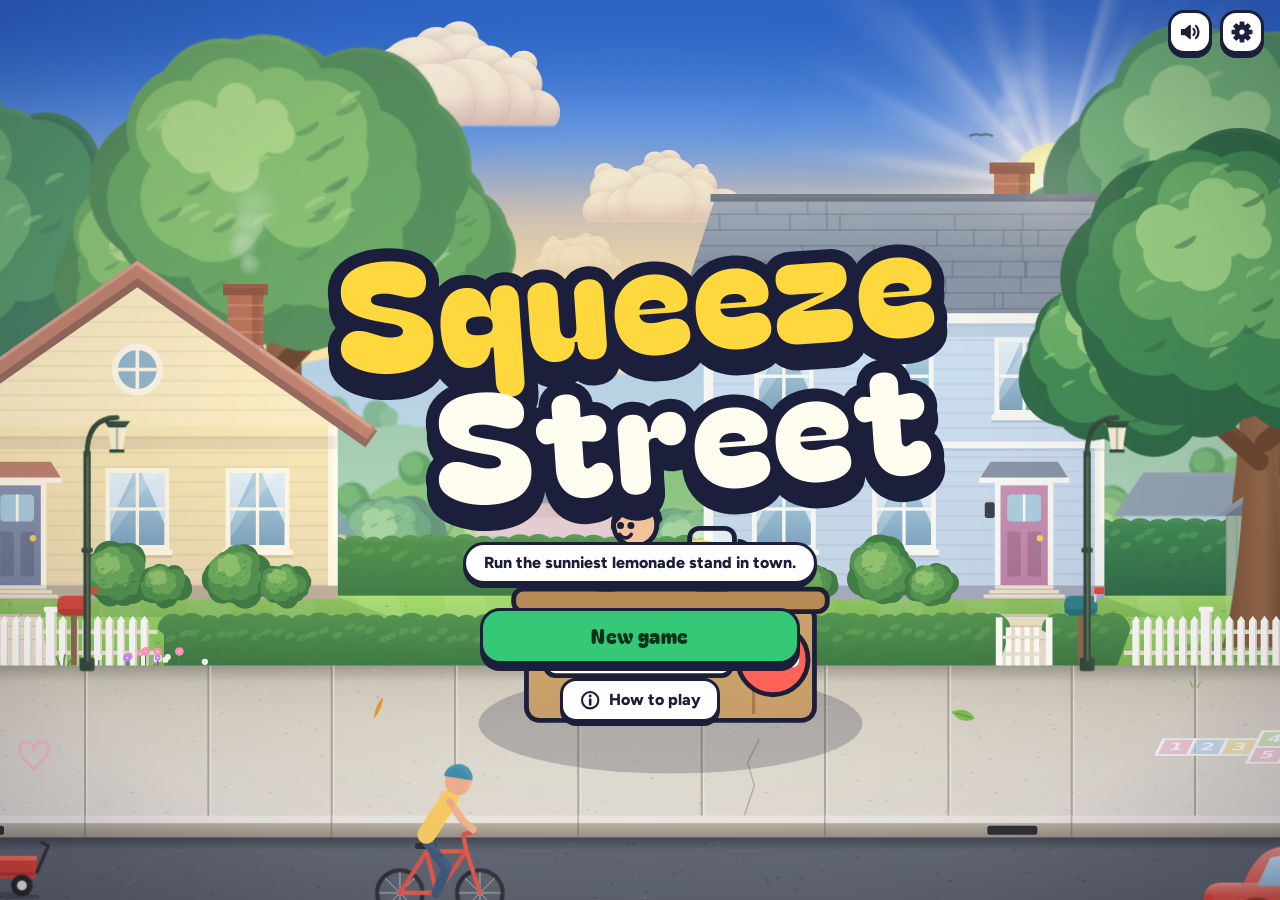
==== index.html @ 4451e47d "Fix index.html: undo the merge that pasted the single-file copy into it The upload of Squeeze Street" ====
<!doctype html>
<html lang="en">
<head>
<meta charset="utf-8">
<meta name="viewport" content="width=device-width, initial-scale=1, viewport-fit=cover">
<meta name="claude:viewport-fit-sides" content="cover">
<title>Squeeze Street</title>
<link rel="preconnect" href="https://fonts.googleapis.com">
<link rel="preconnect" href="https://fonts.gstatic.com" crossorigin>
<link rel="stylesheet" href="https://fonts.googleapis.com/css2?family=Bagel+Fat+One&family=Figtree:wght@500;600;700;800;900&display=swap">
<link rel="stylesheet" href="css/base.css">
<link rel="stylesheet" href="css/ui.css">
<link rel="stylesheet" href="css/screens.css">
</head>
<body>
<div id="game">
  <canvas id="scene" aria-label="Your lemonade stand"></canvas>
  <div id="ui">
    <header id="hud" hidden></header>
    <div id="banner-root" aria-live="polite"></div>
    <section id="sheet" data-mode="dock" hidden></section>
    <div id="daybar" hidden></div>
    <div id="title" hidden></div>
    <div id="modal-root"></div>
    <div id="toast-root" aria-live="polite"></div>
    <div id="coach-root"></div>
  </div>
  <canvas id="fx" aria-hidden="true"></canvas>
</div>
<script src="js/core.js"></script>
<script src="js/icons.js"></script>
<script src="js/sim.js"></script>
<script src="js/sky.js"></script>
<script src="js/backdrops.js"></script>
<script src="js/actors.js"></script>
<script src="js/fx.js"></script>
<script src="js/audio.js"></script>
<script src="js/render.js"></script>
<script src="js/ui.js"></script>
<script src="js/screens.js"></script>
<script src="js/debug.js"></script>
<script src="js/main.js"></script>
</body>
</html>
---- css/base.css ----
/* Squeeze Street — base.css
 * Layout: one full-bleed living scene (canvas) with chunky sticker-style UI floating on top.
 * This file owns tokens, the page frame and the shared components.
 * ui.css and screens.css build on it and must not redefine anything here.
 * Single deliberate look (a sunny cartoon world), so there is no light/dark split.
 */
:root {
  /* colour */
  --ink: #1b1f3b;            /* outlines and text */
  --ink-soft: #5a5f85;       /* secondary text */
  --ink-faint: #c9cde6;      /* hairlines, disabled */
  --paper: #ffffff;
  --paper-2: #f1f4ff;        /* cool tint for wells */
  --lemon: #ffd83d;
  --lemon-deep: #f2ae00;
  --lemon-pale: #fff4b8;
  --leaf: #35c977;
  --leaf-deep: #1c9655;
  --coral: #ff6257;
  --coral-deep: #d83a30;
  --berry: #ff5d8f;
  --sky: #4cc3f0;
  --sky-deep: #2487d1;
  --grape: #7a5cff;
  --night: #131a3a;          /* page ground behind the canvas */
  --good: var(--leaf-deep);
  --bad: var(--coral-deep);

  /* type */
  --font-display: 'Bagel Fat One', 'Arial Rounded MT Bold', 'Trebuchet MS', system-ui, sans-serif;
  --font-body: 'Figtree', ui-rounded, 'Segoe UI', system-ui, -apple-system, sans-serif;
  --fs-xs: 0.75rem;
  --fs-sm: 0.875rem;
  --fs-md: 1rem;
  --fs-lg: 1.25rem;
  --fs-xl: 1.625rem;
  --fs-2xl: 2.25rem;
  --fs-3xl: 3.25rem;

  /* shape */
  --line: 3px;
  --r-sm: 10px;
  --r-md: 16px;
  --r-lg: 24px;
  --drop: 0 4px 0 var(--ink);
  --drop-lg: 0 7px 0 var(--ink);
  --s1: 4px; --s2: 8px; --s3: 12px; --s4: 16px; --s5: 24px; --s6: 32px;

  --hud-h: 60px;
  --gutter-l: max(16px, env(safe-area-inset-left, 0px));
  --gutter-r: max(16px, env(safe-area-inset-right, 0px));
  --spring: cubic-bezier(.34, 1.56, .64, 1);
  --swift: cubic-bezier(.2, .8, .2, 1);

  color-scheme: light;
}

*, *::before, *::after { box-sizing: border-box; }
[hidden] { display: none !important; }
html, body { height: 100%; margin: 0; }
body {
  background: var(--night);
  color: var(--ink);
  font-family: var(--font-body);
  font-size: 16px;
  font-weight: 600;
  line-height: 1.35;
  overflow: hidden;
  -webkit-font-smoothing: antialiased;
  -webkit-tap-highlight-color: transparent;
}
button, input { font: inherit; color: inherit; }
button { cursor: pointer; }

/* ---------- frame ---------- */
#game { position: relative; height: 100%; overflow: hidden; user-select: none; -webkit-user-select: none; touch-action: manipulation; background: var(--night); }
#scene, #fx { position: absolute; inset: 0; width: 100%; height: 100%; display: block; }
#fx { z-index: 30; pointer-events: none; }
#ui { position: absolute; inset: 0; z-index: 10; pointer-events: none; }
#ui > * { pointer-events: auto; }
#ui > #banner-root, #ui > #toast-root, #ui > #coach-root, #ui > #modal-root { pointer-events: none; }
#banner-root > *, #toast-root > *, #coach-root > *, #modal-root > * { pointer-events: auto; }

#hud { position: absolute; top: 10px; left: var(--gutter-l); right: var(--gutter-r); min-height: var(--hud-h); z-index: 5; }
#banner-root { position: absolute; top: calc(var(--hud-h) + 22px); left: var(--gutter-l); right: var(--gutter-r); display: flex; flex-direction: column; align-items: center; gap: var(--s2); z-index: 6; }
#daybar { position: absolute; left: var(--gutter-l); right: var(--gutter-r); bottom: max(12px, env(safe-area-inset-bottom, 0px)); z-index: 5; }
#title { position: absolute; inset: 0; z-index: 8; padding-left: var(--gutter-l); padding-right: var(--gutter-r); }
#modal-root { position: absolute; inset: 0; z-index: 20; }
#toast-root { position: absolute; left: var(--gutter-l); right: var(--gutter-r); bottom: max(96px, env(safe-area-inset-bottom, 0px)); display: flex; flex-direction: column-reverse; align-items: center; gap: var(--s2); z-index: 25; }
#coach-root { position: absolute; inset: 0; z-index: 22; }

/* The phase panel. Narrow screens: bottom sheet. Wide screens: docked on the right.
   data-mode="center" is a centred card (results). Put scrolling content in .sheet-body
   and an always-visible action row in .sheet-foot. */
#sheet {
  position: absolute; left: 0; right: 0; bottom: 0; z-index: 4;
  max-height: 64%;
  display: flex; flex-direction: column;
  background: var(--paper);
  border: var(--line) solid var(--ink); border-bottom: 0;
  border-radius: var(--r-lg) var(--r-lg) 0 0;
  box-shadow: 0 -6px 0 rgba(19, 26, 58, .18);
  overflow: hidden;
}
#sheet[data-mode="center"] {
  top: calc(var(--hud-h) + 22px); bottom: 12px; max-height: none;
  left: var(--gutter-l); right: var(--gutter-r);
  width: auto; max-width: 780px; margin-inline: auto;
  border-bottom: var(--line) solid var(--ink); border-radius: var(--r-lg);
  box-shadow: var(--drop-lg);
}
.sheet-body { flex: 1 1 auto; min-height: 0; overflow-y: auto; overscroll-behavior: contain; padding: var(--s4); padding-left: var(--gutter-l); padding-right: var(--gutter-r); }
.sheet-foot { flex: 0 0 auto; padding: var(--s3) var(--gutter-r) max(var(--s3), env(safe-area-inset-bottom, 0px)) var(--gutter-l); border-top: var(--line) solid var(--ink); background: var(--paper-2); display: flex; gap: var(--s3); align-items: center; }
#sheet[data-mode="center"] .sheet-body, #sheet[data-mode="center"] .sheet-foot { padding-left: var(--s4); padding-right: var(--s4); }

@media (min-width: 900px) and (min-aspect-ratio: 5/4) {
  #sheet[data-mode="dock"] {
    top: calc(var(--hud-h) + 22px); bottom: 16px; left: auto; right: var(--gutter-r);
    width: min(460px, 40%); max-height: none;
    border-bottom: var(--line) solid var(--ink); border-radius: var(--r-lg);
    box-shadow: var(--drop-lg);
  }
  #sheet[data-mode="dock"] .sheet-body, #sheet[data-mode="dock"] .sheet-foot { padding-left: var(--s4); padding-right: var(--s4); }
}
@media (max-width: 520px) { :root { --hud-h: 52px; } }

/* ---------- type ---------- */
.display { font-family: var(--font-display); font-weight: 400; letter-spacing: .01em; line-height: 1.05; text-wrap: balance; }
.label { font-size: var(--fs-xs); font-weight: 800; letter-spacing: .08em; text-transform: uppercase; color: var(--ink-soft); }
.num { font-variant-numeric: tabular-nums; font-feature-settings: 'tnum'; }
.muted { color: var(--ink-soft); }
.good { color: var(--good); }
.bad { color: var(--bad); }

/* ---------- icon ---------- */
.ico { display: inline-flex; width: 1.3em; height: 1.3em; flex: 0 0 auto; vertical-align: -0.28em; }
.ico svg { width: 100%; height: 100%; display: block; overflow: visible; }
.ico--lg { width: 2em; height: 2em; }
.ico--xl { width: 3em; height: 3em; }

/* ---------- button ---------- */
.btn {
  --btn-bg: var(--paper);
  display: inline-flex; align-items: center; justify-content: center; gap: var(--s2);
  min-height: 44px; padding: 8px 16px;
  font-weight: 800; font-size: var(--fs-md); line-height: 1.1; text-align: center; white-space: nowrap;
  background: var(--btn-bg); color: var(--ink);
  border: var(--line) solid var(--ink); border-radius: var(--r-md);
  box-shadow: var(--drop);
  transform: translateY(0);
  transition: transform .09s var(--swift), box-shadow .09s var(--swift), filter .15s;
}
.btn:hover { transform: translateY(-2px); box-shadow: 0 6px 0 var(--ink); filter: brightness(1.04); }
.btn:active, .btn.is-pressed { transform: translateY(4px); box-shadow: 0 0 0 var(--ink); }
.btn:focus-visible, .stepper-btn:focus-visible, .range:focus-visible { outline: 3px solid var(--grape); outline-offset: 3px; }
.btn[disabled], .btn[aria-disabled="true"] { --btn-bg: #e6e8f4; color: #8b8fad; border-color: #8b8fad; box-shadow: 0 4px 0 #8b8fad; cursor: not-allowed; transform: none; filter: none; }
.btn--primary { --btn-bg: var(--lemon); }
.btn--go { --btn-bg: var(--leaf); color: #06311a; }
.btn--danger { --btn-bg: var(--coral); color: #fff; }
.btn--sky { --btn-bg: var(--sky); }
.btn--ghost { --btn-bg: transparent; box-shadow: none; border-color: transparent; }
.btn--ghost:hover { --btn-bg: var(--paper-2); box-shadow: none; transform: none; }
.btn--sm { min-height: 36px; padding: 5px 12px; font-size: var(--fs-sm); border-radius: var(--r-sm); }
.btn--lg { min-height: 56px; padding: 12px 24px; font-family: var(--font-display); font-weight: 400; font-size: var(--fs-lg); letter-spacing: .02em; border-radius: 20px; box-shadow: var(--drop-lg); }
.btn--lg:hover { box-shadow: 0 9px 0 var(--ink); }
.btn--lg:active { transform: translateY(7px); box-shadow: 0 0 0 var(--ink); }
.btn--icon { width: 44px; min-width: 44px; padding: 0; }
.btn--icon.btn--sm { width: 36px; min-width: 36px; }
.btn--block { display: flex; width: 100%; }

/* ---------- surfaces ---------- */
.panel { background: var(--paper); border: var(--line) solid var(--ink); border-radius: var(--r-md); box-shadow: var(--drop); }
.well { background: var(--paper-2); border: 2px solid var(--ink-faint); border-radius: var(--r-md); }
.chip { display: inline-flex; align-items: center; gap: 6px; padding: 3px 10px; min-height: 28px; font-size: var(--fs-sm); font-weight: 800; white-space: nowrap; background: var(--paper); border: 2px solid var(--ink); border-radius: 999px; }
.chip--lemon { background: var(--lemon); }
.chip--good { background: #c9f5dc; }
.chip--bad { background: #ffd3cf; }
.chip--sky { background: #cdeeff; }

/* ---------- stepper (built by SS.stepper) ---------- */
.stepper { display: inline-flex; align-items: center; gap: 6px; }
.stepper-btn { width: 40px; height: 40px; flex: 0 0 auto; display: grid; place-items: center; padding: 0; font-family: var(--font-display); font-size: 1.4rem; line-height: 1; background: var(--lemon); border: var(--line) solid var(--ink); border-radius: 12px; box-shadow: 0 3px 0 var(--ink); transition: transform .08s var(--swift), box-shadow .08s var(--swift); touch-action: none; }
.stepper-btn:active { transform: translateY(3px); box-shadow: 0 0 0 var(--ink); }
.stepper-btn[disabled] { background: #e6e8f4; color: #8b8fad; border-color: #8b8fad; box-shadow: 0 3px 0 #8b8fad; cursor: not-allowed; transform: none; }
.stepper-val { min-width: 3.2ch; text-align: center; font-weight: 900; font-size: var(--fs-lg); font-variant-numeric: tabular-nums; }
.stepper-val.bump { animation: ss-bump .22s var(--spring); }

/* ---------- range ---------- */
.range { -webkit-appearance: none; appearance: none; width: 100%; height: 28px; margin: 0; background: transparent; cursor: pointer; }
.range::-webkit-slider-runnable-track { height: 12px; background: var(--paper-2); border: var(--line) solid var(--ink); border-radius: 999px; }
.range::-moz-range-track { height: 6px; background: var(--paper-2); border: var(--line) solid var(--ink); border-radius: 999px; }
.range::-webkit-slider-thumb { -webkit-appearance: none; width: 28px; height: 28px; margin-top: -11px; background: var(--lemon); border: var(--line) solid var(--ink); border-radius: 50%; box-shadow: 0 3px 0 var(--ink); }
.range::-moz-range-thumb { width: 22px; height: 22px; background: var(--lemon); border: var(--line) solid var(--ink); border-radius: 50%; box-shadow: 0 3px 0 var(--ink); }

/* ---------- meter: <div class="meter" style="--v:.6"><i></i></div> ---------- */
.meter { position: relative; height: 14px; background: var(--paper-2); border: 2px solid var(--ink); border-radius: 999px; overflow: hidden; }
.meter > i { position: absolute; inset: 0; width: calc(var(--v, 0) * 100%); background: var(--meter-fill, var(--leaf)); border-right: 2px solid var(--ink); border-radius: 999px 0 0 999px; transition: width .5s var(--swift); }

/* ---------- stars (built by SS.starsHTML) ---------- */
.stars { position: relative; display: inline-flex; white-space: nowrap; line-height: 1; vertical-align: middle; }
.stars-off { display: inline-flex; color: var(--ink-faint); filter: grayscale(1) opacity(.45); }
.stars-on { position: absolute; left: 0; top: 0; display: inline-flex; overflow: hidden; transition: width .6s var(--swift); }
.stars .ico { width: 1.15em; height: 1.15em; vertical-align: 0; }

/* ---------- shared motion ---------- */
@keyframes ss-bump { 0% { transform: scale(1); } 40% { transform: scale(1.28); } 100% { transform: scale(1); } }
@keyframes ss-pop-in { 0% { opacity: 0; transform: scale(.7); } 60% { opacity: 1; transform: scale(1.06); } 100% { opacity: 1; transform: scale(1); } }
@keyframes ss-rise { 0% { opacity: 0; transform: translateY(22px); } 100% { opacity: 1; transform: translateY(0); } }
@keyframes ss-drop { 0% { opacity: 0; transform: translateY(-22px); } 100% { opacity: 1; transform: translateY(0); } }
@keyframes ss-wiggle { 0%, 100% { transform: rotate(0); } 25% { transform: rotate(-5deg); } 75% { transform: rotate(5deg); } }
@keyframes ss-pulse { 0%, 100% { transform: scale(1); } 50% { transform: scale(1.07); } }
@keyframes ss-shake { 0%, 100% { transform: translateX(0); } 20% { transform: translateX(-6px); } 40% { transform: translateX(6px); } 60% { transform: translateX(-4px); } 80% { transform: translateX(4px); } }
@keyframes ss-float { 0%, 100% { transform: translateY(0); } 50% { transform: translateY(-6px); } }
@keyframes ss-spin { to { transform: rotate(360deg); } }

/* Tone everything down when asked. #game gets .reduced from the setting too. */
@media (prefers-reduced-motion: reduce) {
  *, *::before, *::after { animation-duration: .001ms !important; animation-iteration-count: 1 !important; transition-duration: .001ms !important; }
}
#game.reduced *, #game.reduced *::before, #game.reduced *::after { animation-duration: .001ms !important; animation-iteration-count: 1 !important; transition-duration: .001ms !important; }
---- css/ui.css ----
/* Squeeze Street — ui.css
 * The shell that floats over the scene: HUD, title, day bar, pause card, modals, toasts,
 * banners, coach tips, settings and the win screen. Built by js/ui.js on top of base.css.
 * Class prefixes: hud- daybar- title- modal- toast- banner- coach- pause- set- win-
 */

.hud-sr { position: absolute; width: 1px; height: 1px; margin: -1px; overflow: hidden; clip-path: inset(50%); white-space: nowrap; }
.hud-ico { display: inline-flex; flex: 0 0 auto; }
.hud-ico .ico { vertical-align: 0; }

/* The shell's own controls get the same focus ring as .btn */
.hud-loc:focus-visible, .hud-menu-item:focus-visible, .daybar-bell:focus-visible, .set-row:focus-visible, .coach-skip:focus-visible { outline: 3px solid var(--grape); outline-offset: 3px; }
.daybar-speed-btn:focus-visible { outline: 3px solid var(--grape); outline-offset: -4px; }

/* ====================================================================== *
 * HUD
 * ====================================================================== */
#hud { display: flex; align-items: flex-start; gap: var(--s2); pointer-events: none; animation: ss-drop .4s var(--swift) backwards; }
#hud > * { pointer-events: auto; }
#hud.is-menu-open { z-index: 7; }

.hud-bar { display: flex; align-items: stretch; flex: 0 0 auto; height: 44px; min-width: 0; background: var(--paper); border: var(--line) solid var(--ink); border-radius: 14px; box-shadow: var(--drop); }
.hud-seg { display: flex; align-items: center; gap: 6px; min-width: 0; margin: 0; padding: 0 12px; font-weight: 800; font-size: var(--fs-md); line-height: 1; white-space: nowrap; color: var(--ink); background: none; border: 0; }
.hud-seg + .hud-seg { border-left: 2px solid var(--ink-faint); }
.hud-seg:first-child { border-radius: 11px 0 0 11px; }
.hud-seg:last-child { border-radius: 0 11px 11px 0; }
.hud-seg .ico { width: 1.5em; height: 1.5em; vertical-align: 0; }

.hud-day { align-items: center; gap: 6px; padding: 0 12px; background: var(--lemon); }
.hud-day .label { color: var(--ink); }
.hud-day-num { font-size: 1.5rem; padding-top: 2px; }

.hud-sub { display: contents; }
.hud-ctx { flex: 0 1 auto; }
.hud-loc { position: relative; flex: 0 1 auto; cursor: pointer; transition: background .15s; }
.hud-loc::after { content: ''; position: absolute; inset: -3px 0; }
.hud-loc:hover { background: var(--paper-2); }
.hud-loc.is-fixed { cursor: default; }
.hud-loc.is-fixed:hover { background: none; }
.hud-loc-name { overflow: hidden; text-overflow: ellipsis; }
.hud-wx { flex: 0 0 auto; }
.hud-wx-tag { font-size: 0.625rem; }

.hud-clock { flex: 1 1 150px; max-width: 290px; align-items: center; gap: 12px; padding: 0 18px 0 12px; }
.hud-clock-text { flex: 0 0 auto; min-width: 4.7em; font-weight: 800; line-height: 1; white-space: nowrap; }
.hud-clock-track { position: relative; flex: 1 1 56px; min-width: 44px; height: 10px; background: var(--paper-2); border: 2px solid var(--ink); border-radius: 999px; }
.hud-clock-fill { position: absolute; left: 0; top: 0; bottom: 0; width: calc(var(--t, 0) * 100%); background: var(--lemon); border-radius: 999px; }
.hud-clock-sun { position: absolute; top: 50%; left: calc(var(--t, 0) * 100%); width: 18px; height: 18px; margin: -9px 0 0 -9px; background: var(--lemon); border: 2px solid var(--ink); border-radius: 50%; }
.hud-clock-sun::before { content: ''; position: absolute; inset: -8px; border-radius: 50%; background: repeating-conic-gradient(var(--lemon-deep) 0 14deg, transparent 14deg 45deg); -webkit-mask: radial-gradient(circle, transparent 0 60%, #000 62%); mask: radial-gradient(circle, transparent 0 60%, #000 62%); animation: ss-spin 14s linear infinite; }

.hud-stats { position: relative; margin-left: auto; }
.hud-rep { gap: 7px; }
.hud-rep-full { display: inline-flex; font-size: 1.05rem; }
.hud-rep-one { display: none; }
.hud-cash { gap: 7px; }
.hud-cash-num { font-size: 1.375rem; padding-top: 2px; }
.hud-cash.is-long .hud-cash-num { font-size: 1.125rem; }
.hud-delta { position: absolute; right: 2px; top: calc(100% + 9px); min-height: 26px; pointer-events: none; box-shadow: 0 3px 0 var(--ink); animation: hud-delta 1.2s var(--swift) both; }
@keyframes hud-delta {
  0% { opacity: 0; transform: translateY(-10px) scale(.7); }
  16% { opacity: 1; transform: translateY(0) scale(1.08); }
  26% { transform: translateY(0) scale(1); }
  72% { opacity: 1; transform: translateY(4px); }
  100% { opacity: 0; transform: translateY(14px); }
}

/* Dex's deals during the day: his face plus a stack of today's boosts */
.hud-deals { position: relative; flex: 0 0 auto; align-items: center; gap: 5px; padding: 0 8px 0 4px; color: var(--ink); background: #f3edff; cursor: pointer; transition: transform .09s var(--swift), box-shadow .09s var(--swift); animation: ss-pop-in .4s var(--spring) backwards; }
.hud-deals:not(.has-boosts) { padding: 0 4px; }
.hud-deals::after { content: ''; position: absolute; inset: -7px -3px; }
.hud-deals:hover { transform: translateY(-2px); box-shadow: 0 6px 0 var(--ink); }
.hud-deals:active { transform: translateY(3px); box-shadow: 0 1px 0 var(--ink); }
.hud-deals:focus-visible { outline: 3px solid var(--grape); outline-offset: 3px; }
.hud-deals-face { display: inline-flex; }
.hud-deals-face .ico { width: 34px; height: 34px; vertical-align: 0; }
.hud-deals.has-limited .hud-deals-face .ico { animation: ss-wiggle .6s ease-in-out 3; }
.hud-deals-stack { display: inline-flex; align-items: center; }
.hud-deals-stack:empty { display: none; }
.hud-deals-boost { display: grid; place-items: center; width: 26px; height: 26px; margin-left: -8px; background: var(--bc, var(--lemon)); border: 2px solid var(--ink); border-radius: 50%; box-shadow: 0 0 0 2px #f3edff; }
.hud-deals-boost:first-child { margin-left: 0; }
.hud-deals-boost .ico { width: 18px; height: 18px; vertical-align: 0; }
.hud-deals-boost.is-new { animation: ss-pop-in .5s var(--spring) both; }
.hud-deals-more { margin-left: 3px; font-size: var(--fs-xs); font-weight: 900; }
.hud-sub-boosts { display: none; flex: 0 0 auto; align-items: center; margin-left: -4px; }
.hud-sub-boosts .hud-deals-boost { width: 16px; height: 16px; margin-left: -5px; border-width: 1.5px; box-shadow: 0 0 0 1.5px var(--paper); }
.hud-sub-boosts .hud-deals-boost:first-child { margin-left: 0; }
.hud-sub-boosts .hud-deals-boost .ico { width: 11px; height: 11px; }
.hud-sub-boosts .hud-deals-more { font-size: .625rem; }
.hud-deals-dot { position: absolute; top: -6px; right: -6px; display: none; width: 14px; height: 14px; background: var(--berry); border: 2px solid var(--ink); border-radius: 50%; }
.hud-deals.has-limited .hud-deals-dot { display: block; animation: ss-pulse 1.2s ease-in-out infinite; }

.hud-btns { display: flex; flex: 0 0 auto; gap: var(--s2); }
.hud-btns .ico, .hud-menu-btn .ico, .title-corner .ico, .daybar-pause .ico, .modal-x .ico { width: 1.5em; height: 1.5em; vertical-align: 0; }
.hud-menu-btn { display: none; flex: 0 0 auto; }
.hud-menu-btn::after { content: ''; position: absolute; inset: -8px -5px; }
.hud-menu { position: absolute; top: calc(100% + 10px); right: 0; z-index: 2; display: flex; flex-direction: column; gap: 2px; min-width: 210px; padding: 6px; transform-origin: 100% 0; animation: ss-pop-in .22s var(--spring) backwards; }
.hud-menu-item { display: flex; align-items: center; gap: 10px; min-height: 44px; padding: 0 12px; font-weight: 800; text-align: left; color: var(--ink); background: none; border: 0; border-radius: 10px; }
.hud-menu-item:hover { background: var(--paper-2); }
.hud-menu-item .ico { width: 1.5em; height: 1.5em; vertical-align: 0; }

/* Not enough room for five stars and three buttons: one star, one menu */
@media (max-width: 999px) {
  .hud-btns { display: none; }
  .hud-menu-btn { display: inline-flex; }
  .hud-rep-full { display: none; }
  .hud-rep-one { display: inline-flex; }
  .hud-wx-tag { display: none; }
  .hud-seg { padding: 0 10px; }
  .hud-clock { padding: 0 16px 0 10px; gap: 10px; }
}

/* Dex's button needs room too: on mid-size screens fold the buttons into the menu while he is in town */
@media (min-width: 900px) and (max-width: 1199px) {
  #hud.has-deals .hud-btns, #hud.has-deals .hud-rep-full, #hud.has-deals .hud-wx-tag { display: none; }
  #hud.has-deals .hud-menu-btn, #hud.has-deals .hud-rep-one { display: inline-flex; }
  .hud-deals-face .ico { width: 30px; height: 30px; }
  .hud-deals-boost { width: 22px; height: 22px; margin-left: -10px; }
  .hud-deals-boost .ico { width: 15px; height: 15px; }
}
/* Tablets and phones: one row of stickers, plus one slim strip for where / weather / time.
   The pair must stay inside --hud-h + 12px, because banners and the results card start right below. */
@media (max-width: 899px) {
  #hud { display: grid; grid-template-columns: auto auto minmax(0, 1fr) auto; grid-template-areas: "day deals stats menu" "sub sub sub sub"; gap: 4px 8px; align-items: start; }
  .hud-deals { grid-area: deals; }
  .hud-deals-face .ico { width: 28px; height: 28px; }
  .hud-deals-boost { width: 22px; height: 22px; margin-left: -9px; }
  .hud-deals-boost .ico { width: 15px; height: 15px; }
  .hud-bar { height: 36px; border-radius: 12px; box-shadow: 0 3px 0 var(--ink); }
  .hud-seg:first-child { border-radius: 9px 0 0 9px; }
  .hud-seg:last-child { border-radius: 0 9px 9px 0; }
  .hud-day { grid-area: day; }
  .hud-day-num { font-size: 1.375rem; }
  .hud-stats { grid-area: stats; justify-self: end; margin: 0; max-width: 100%; }
  .hud-cash-num { font-size: 1.25rem; }
  .hud-menu-btn { grid-area: menu; width: 42px; min-width: 42px; height: 36px; min-height: 36px; border-radius: 12px; box-shadow: 0 3px 0 var(--ink); }
  .hud-menu-btn:hover { box-shadow: 0 5px 0 var(--ink); }
  .hud-menu-btn:active { transform: translateY(3px); box-shadow: 0 0 0 var(--ink); }
  .hud-menu { top: 46px; }

  .hud-sub { grid-area: sub; justify-self: start; display: flex; align-items: center; gap: 12px; max-width: 100%; min-width: 0; height: 22px; padding: 0 10px; background: var(--paper); border: 2px solid var(--ink); border-radius: 999px; }
  #hud.is-day .hud-sub { width: min(100%, 470px); }
  .hud-sub .hud-bar { height: auto; background: none; border: 0; border-radius: 0; box-shadow: none; }
  .hud-sub .hud-seg { padding: 0; gap: 4px; font-size: var(--fs-xs); border-radius: 0; }
  .hud-sub .hud-seg + .hud-seg { margin-left: 10px; border-left: 0; }
  .hud-sub .hud-seg .ico { width: 1.25em; height: 1.25em; }
  .hud-loc:hover { background: none; }
  .hud-loc::after { content: ''; position: absolute; inset: -15px -6px; }
  .hud-clock { flex: 1 1 80px; max-width: none; gap: 8px; padding: 0 6px 0 0; }
  .hud-clock-text { min-width: 4.5em; font-size: var(--fs-xs); }
  .hud-clock-track { height: 8px; }
  .hud-clock-sun { width: 14px; height: 14px; margin: -7px 0 0 -7px; }
  .hud-clock-sun::before { inset: -5px; }
  .hud-delta { top: calc(100% + 32px); }
}
@media (max-width: 520px) {
  #hud { gap: 6px; }
  .hud-deals, .hud-deals:not(.has-boosts) { padding: 0 3px; }
  .hud-deals-stack { display: none; }
  .hud-deals-face .ico { width: 26px; height: 26px; }
  #hud.is-day .hud-sub-boosts:not(:empty) { display: inline-flex; }
  .hud-bar { height: 34px; }
  .hud-seg { padding: 0 8px; gap: 5px; font-size: var(--fs-sm); }
  .hud-day { padding: 0 9px; gap: 5px; }
  .hud-day-num { font-size: 1.25rem; }
  .hud-cash-num { font-size: 1.125rem; }
  .hud-cash.is-long .hud-cash-num { font-size: 1rem; }
  .hud-menu-btn { width: 40px; min-width: 40px; height: 34px; min-height: 34px; }
  .hud-menu { top: 44px; }
  .hud-sub { gap: 10px; height: 20px; padding: 0 9px; }
  .hud-delta { top: calc(100% + 30px); }
  #banner-root { padding-top: 4px; }
}

/* ====================================================================== *
 * Day bar
 * ====================================================================== */
#daybar { display: flex; justify-content: center; pointer-events: none; animation: ss-rise .4s var(--swift) backwards; }
#daybar > * { pointer-events: auto; }
.daybar-panel { position: relative; display: flex; flex-direction: column; align-items: stretch; gap: 6px; width: min(100%, 560px); padding: 8px 10px; border-radius: 20px; }
.daybar-ctl { display: flex; align-items: center; justify-content: space-between; gap: 8px; }
.daybar-stats { display: flex; align-items: center; justify-content: space-between; gap: 2px; padding-top: 6px; border-top: 2px solid var(--ink-faint); }

.daybar-bell { --p: 1; position: relative; flex: 0 0 auto; width: 52px; height: 52px; padding: 0; color: var(--ink); background: none; border: 0; border-radius: 50%; }
.daybar-bell::before { content: ''; position: absolute; inset: 0; border-radius: 50%; background: conic-gradient(var(--leaf) calc(var(--p) * 360deg), #d9dcec 0); border: var(--line) solid var(--ink); box-shadow: var(--drop); transition: transform .09s var(--swift), box-shadow .09s var(--swift); }
.daybar-bell:active::before { transform: translateY(3px); box-shadow: 0 1px 0 var(--ink); }
.daybar-bell-face { position: absolute; inset: 8px; display: grid; place-items: center; font-size: 20px; background: var(--lemon); border: 2px solid var(--ink); border-radius: 50%; transition: transform .09s var(--swift), background .2s; }
.daybar-bell:active .daybar-bell-face { transform: translateY(3px); }
.daybar-bell-face .ico { width: 1.4em; height: 1.4em; vertical-align: 0; }
.daybar-bell:not(.is-cooling) .daybar-bell-face .ico { animation: ss-pulse 1.5s ease-in-out infinite; }
.daybar-bell.is-cooling .daybar-bell-face { background: #eceef8; }
.daybar-bell.is-cooling .daybar-bell-face .ico { opacity: .45; }
.daybar-bell.is-ringing .daybar-bell-face .ico { opacity: 1; animation: ss-wiggle .28s linear infinite; }
.daybar-bell-cd { position: absolute; right: -5px; bottom: -4px; display: grid; place-items: center; min-width: 22px; height: 22px; padding: 0 5px; font-size: var(--fs-xs); font-weight: 900; line-height: 1; color: #fff; background: var(--ink); border-radius: 999px; }
.daybar-bell-cd:empty { display: none; }

.daybar-price { display: flex; align-items: center; gap: 8px; }
.daybar-price .label { display: none; }
.daybar-price .stepper-val { min-width: 4.3ch; }
.daybar-price .stepper-btn { position: relative; }
.daybar-price .stepper-btn::after { content: ''; position: absolute; inset: -8px -6px; }   /* 46 x 50 touch target */

.daybar-speed { display: flex; flex: 0 0 auto; height: 50px; overflow: hidden; background: var(--paper); border: var(--line) solid var(--ink); border-radius: 14px; box-shadow: var(--drop); }
.daybar-speed-btn { min-width: 44px; padding: 0 6px; font-weight: 900; font-size: var(--fs-md); color: var(--ink); background: none; border: 0; transition: background .15s; }
.daybar-speed-btn + .daybar-speed-btn { border-left: 2px solid var(--ink); }
.daybar-speed-btn:hover { background: var(--paper-2); }
.daybar-speed-btn.is-on { background: var(--sky); }
.daybar-pause { flex: 0 0 auto; width: 50px; min-width: 50px; min-height: 50px; }

.daybar-stat { display: flex; flex-direction: column; align-items: center; gap: 1px; min-width: 30px; padding: 2px 3px; font-size: var(--fs-xs); line-height: 1.15; border: 2px solid transparent; border-radius: 10px; }
.daybar-stat .ico { width: 22px; height: 22px; vertical-align: 0; }
.daybar-stat b { font-weight: 800; color: var(--ink); white-space: nowrap; }
.daybar-stat.is-low { background: var(--lemon-pale); border-color: var(--lemon-deep); }
.daybar-stat.is-out { background: #ffd3cf; border-color: var(--coral-deep); }
.daybar-sold { color: var(--lemon); }
.daybar-sep { flex: 0 0 2px; align-self: stretch; margin: 3px 1px; background: var(--ink-faint); border-radius: 2px; }

.daybar-pit { display: flex; align-items: center; gap: 5px; padding: 2px 2px; }
.daybar-pit > .ico { width: 26px; height: 26px; vertical-align: 0; }
.daybar-pit-col { display: flex; flex-direction: column; gap: 3px; min-width: 46px; font-size: var(--fs-xs); line-height: 1.1; }
.daybar-pit-meter { --meter-fill: var(--lemon); height: 10px; }
.daybar-pit.is-brew .daybar-pit-meter > i, .daybar-float-meter > i { transition: width .12s linear; background: repeating-linear-gradient(-45deg, var(--lemon) 0 7px, var(--lemon-deep) 7px 14px); background-size: 200% 100%; animation: daybar-stripes 1.2s linear infinite; }
@keyframes daybar-stripes { to { background-position: -39.6px 0; } }

.daybar-float { position: absolute; left: 50%; bottom: calc(100% + 12px); display: flex; align-items: center; gap: 8px; max-width: 100%; padding: 5px 14px 5px 8px; font-size: var(--fs-sm); font-weight: 800; white-space: nowrap; background: var(--paper); border: var(--line) solid var(--ink); border-radius: 999px; box-shadow: var(--drop); transform: translateX(-50%); animation: daybar-float-in .28s var(--spring) backwards; }
.daybar-float.is-out { padding-right: 5px; background: #ffe3e0; }
.daybar-float .ico { width: 1.6em; height: 1.6em; }
.daybar-float-meter { flex: 0 0 56px; height: 12px; }
@keyframes daybar-float-in { 0% { opacity: 0; transform: translateX(-50%) translateY(10px) scale(.85); } 100% { opacity: 1; transform: translateX(-50%) translateY(0) scale(1); } }

/* Tight spaces show only the current speed; tapping it steps to the next one (ui.js checks for the hidden buttons) */
@media (max-width: 479px), (max-width: 959px) and (max-height: 480px) {
  .daybar-speed-btn:not(.is-on) { display: none; }
  .daybar-speed-btn.is-on { min-width: 48px; }
}
@media (min-width: 480px) {
  .daybar-ctl { justify-content: center; gap: 14px; }
  .daybar-price .label { display: inline; }
  .daybar-stats { justify-content: center; gap: 8px; }
  .daybar-stat { min-width: 38px; }
}
/* One roomy row on wide screens, one compact row on a phone held sideways */
@media (min-width: 1100px), (min-width: 760px) and (max-height: 480px) {
  .daybar-panel { flex-direction: row; align-items: center; width: auto; max-width: 100%; gap: 14px; padding: 8px 14px; }
  .daybar-ctl { display: contents; }
  .daybar-bell { order: 1; }
  .daybar-price { order: 2; }
  .daybar-stats { order: 3; gap: 6px; padding: 0 14px; border-top: 0; border-left: 2px solid var(--ink-faint); border-right: 2px solid var(--ink-faint); }
  .daybar-speed { order: 4; }
  .daybar-pause { order: 5; }
}
@media (min-width: 1100px) and (min-height: 481px) {
  .daybar-price { flex-direction: column; gap: 1px; }
  .daybar-stat { min-width: 44px; font-size: var(--fs-sm); }
  .daybar-stat .ico { width: 26px; height: 26px; }
  .daybar-pit > .ico { width: 32px; height: 32px; }
  .daybar-pit-col { min-width: 62px; font-size: var(--fs-sm); }
  .daybar-stats { gap: 8px; }
}
@media (min-width: 760px) and (max-height: 480px) {
  .daybar-price .label { display: none; }
  .daybar-panel { gap: 10px; padding: 6px 12px; }
  .daybar-stats { padding: 0 10px; gap: 4px; }
}

/* ====================================================================== *
 * Pause card
 * ====================================================================== */
.pause-layer { position: absolute; inset: 0; z-index: 18; display: grid; place-items: center; padding: 16px var(--gutter-r) 16px var(--gutter-l); background: rgba(19, 26, 58, .5); animation: modal-fade .2s ease-out backwards; }
.pause-card { display: flex; flex-direction: column; gap: var(--s3); width: min(340px, 100%); max-height: 100%; overflow-y: auto; padding: var(--s5) var(--s5) var(--s4); text-align: center; border-radius: var(--r-lg); box-shadow: var(--drop-lg); animation: ss-pop-in .3s var(--spring) backwards; }
.pause-card:focus { outline: none; }
.pause-title { margin: 0; font-size: var(--fs-3xl); color: var(--ink); }
.pause-text { margin: 0 0 var(--s1); font-size: var(--fs-sm); color: var(--ink-soft); }
.pause-card .btn .ico { width: 1.4em; height: 1.4em; vertical-align: 0; }
.pause-keys { display: none; flex-wrap: wrap; justify-content: center; gap: 6px 12px; margin: var(--s1) 0 0; padding-top: var(--s3); font-size: var(--fs-xs); font-weight: 700; color: var(--ink-soft); border-top: 2px solid var(--ink-faint); }
.pause-keys span { display: inline-flex; align-items: center; gap: 3px; white-space: nowrap; }
.pause-key { display: inline-grid; place-items: center; min-width: 22px; height: 22px; padding: 0 6px; font: inherit; font-weight: 800; color: var(--ink); background: var(--paper-2); border: 2px solid var(--ink); border-bottom-width: 3px; border-radius: 6px; }
@media (hover: hover) and (pointer: fine) { .pause-keys { display: flex; } }
@media (max-height: 480px) {
  .pause-card { gap: var(--s2); padding: var(--s3) var(--s4); }
  .pause-title { font-size: var(--fs-2xl); }
  .pause-text { display: none; }
  .pause-card .btn--lg { min-height: 48px; }
  .pause-keys { padding-top: var(--s2); }
}

/* ====================================================================== *
 * Modals
 * ====================================================================== */
.modal-layer { position: absolute; inset: 0; display: grid; place-items: center; padding: 14px var(--gutter-r) max(18px, env(safe-area-inset-bottom, 0px)) var(--gutter-l); }
#modal-root > .modal-layer.is-closing { pointer-events: none; opacity: 0; transition: opacity .16s ease-in; }
.modal-backdrop { position: absolute; inset: 0; background: rgba(19, 26, 58, .58); animation: modal-fade .2s ease-out backwards; }
@keyframes modal-fade { from { opacity: 0; } to { opacity: 1; } }
.modal-card { position: relative; display: flex; flex-direction: column; width: min(520px, 100%); max-height: 100%; min-height: 0; background: var(--paper); border: var(--line) solid var(--ink); border-radius: var(--r-lg); box-shadow: var(--drop-lg); animation: ss-pop-in .3s var(--spring) backwards; }
.modal-card:focus { outline: none; }
.modal-card--wide { width: min(880px, 100%); }
.modal-card--confirm { width: min(410px, 100%); }
.modal-layer.is-closing .modal-card { transform: scale(.94); transition: transform .16s ease-in; }
.modal-head { flex: 0 0 auto; display: flex; align-items: center; gap: var(--s3); min-height: 58px; padding: 8px 10px 8px var(--s4); background: var(--lemon); border-bottom: var(--line) solid var(--ink); border-radius: 21px 21px 0 0; }
.modal-head > .ico { width: 2.1em; height: 2.1em; }
.modal-layer[data-modal="dealer"] .modal-head { background: #c9b3ff; }
.modal-title { flex: 1 1 auto; min-width: 0; margin: 0; font-size: var(--fs-xl); color: var(--ink); }
.modal-x { flex: 0 0 auto; }
.modal-body { flex: 1 1 auto; min-height: 0; padding: var(--s4); overflow-y: auto; overscroll-behavior: contain; -webkit-overflow-scrolling: touch; border-radius: 0 0 21px 21px; }
.modal-text { margin: 0 0 var(--s4); font-size: var(--fs-md); color: var(--ink); }
.modal-actions { display: flex; flex-wrap: wrap; justify-content: flex-end; gap: var(--s3); padding-bottom: 5px; }
.modal-actions .btn { flex: 1 1 130px; white-space: normal; }

.modal-how-list { display: flex; flex-direction: column; gap: var(--s3); margin: 0 0 var(--s4); padding: 0; list-style: none; counter-reset: how; }
.modal-how-item { display: flex; align-items: flex-start; gap: var(--s3); counter-increment: how; }
.modal-how-item > .ico { width: 2.4em; height: 2.4em; margin-top: 1px; }
.modal-how-item b { display: block; font-size: var(--fs-md); font-weight: 800; }
.modal-how-item b::before { content: counter(how) '. '; color: var(--ink-soft); }
.modal-how-item p { margin: 2px 0 0; font-size: var(--fs-sm); font-weight: 600; color: var(--ink-soft); }
.modal-how-goal { margin: 0 0 var(--s4); padding: var(--s3); font-size: var(--fs-sm); font-weight: 700; }
.modal-how .btn--block { margin-bottom: 5px; }

/* ---------- settings ---------- */
.set-body { display: flex; flex-direction: column; gap: var(--s2); }
.set-row { display: flex; align-items: center; gap: var(--s3); width: 100%; min-height: 60px; padding: 8px 12px; text-align: left; color: var(--ink); background: var(--paper-2); border: 2px solid var(--ink-faint); border-radius: var(--r-md); transition: background .15s, border-color .15s; }
.set-row:hover { border-color: var(--ink-soft); }
.set-row[aria-checked="true"] { background: #e9fbf1; border-color: var(--leaf-deep); }
.set-text { flex: 1 1 auto; min-width: 0; display: flex; flex-direction: column; gap: 1px; }
.set-text b { font-weight: 800; }
.set-desc { font-size: var(--fs-sm); font-weight: 600; color: var(--ink-soft); }
.set-knob { position: relative; flex: 0 0 auto; width: 52px; height: 30px; background: #d5d8ea; border: var(--line) solid var(--ink); border-radius: 999px; transition: background .18s; }
.set-knob::after { content: ''; position: absolute; top: 1px; left: 1px; width: 22px; height: 22px; background: var(--paper); border: 2px solid var(--ink); border-radius: 50%; transition: transform .22s var(--spring); }
.set-row[aria-checked="true"] .set-knob { background: var(--leaf); }
.set-row[aria-checked="true"] .set-knob::after { transform: translateX(22px); }
.set-actions { display: flex; flex-wrap: wrap; gap: var(--s3); margin-top: var(--s3); padding-bottom: 5px; }
.set-actions .btn { flex: 1 1 150px; }
.set-actions .btn .ico { width: 1.4em; height: 1.4em; vertical-align: 0; }
.set-reset { color: #a3190f; }
.set-note { margin: var(--s2) 0 0; font-size: var(--fs-xs); font-weight: 600; color: var(--ink-soft); text-align: center; }

/* ====================================================================== *
 * Toasts
 * ====================================================================== */
.toast { display: flex; align-items: center; gap: 8px; max-width: min(440px, 100%); padding: 8px 16px 8px 12px; font-size: var(--fs-sm); font-weight: 700; line-height: 1.3; color: var(--ink); background: var(--paper); border: var(--line) solid var(--ink); border-radius: 18px; box-shadow: var(--drop); animation: ss-rise .3s var(--swift) backwards; transition: opacity .2s, transform .2s; }
.toast .ico { width: 1.7em; height: 1.7em; vertical-align: 0; }
.toast--good { background: #d5f8e3; }
.toast--bad { background: #ffdcd8; }
.toast.is-out { opacity: 0; transform: translateY(8px) scale(.96); }
#toast-root > .toast { pointer-events: none; }               /* nothing to press in a toast: taps go through */
#toast-root.is-over-modal { top: 10px; bottom: auto; flex-direction: column; }
#toast-root.is-over-modal .toast { box-shadow: var(--drop-lg); }

/* ====================================================================== *
 * Banners
 * ====================================================================== */
/* News sits above coach tips and open modals (it never takes clicks), and clear of the docked prep sheet */
#banner-root { z-index: 23; }
#banner-root > .banner { pointer-events: none; }
#banner-root.is-held { visibility: hidden; }
@media (min-width: 900px) and (min-aspect-ratio: 5/4) {
  #game[data-phase="prep"] #banner-root { right: calc(var(--gutter-r) + min(460px, 40%)); }
}
/* a phone on its side: the morning scene is a thin strip, so morning news sits over the sheet, just above its buttons */
@media (max-height: 480px) {
  #game[data-phase="prep"] #banner-root { top: auto; bottom: 92px; }
}
.banner { position: relative; display: flex; align-items: center; gap: 10px; max-width: min(470px, 100%); padding: 6px 18px 6px 6px; color: var(--ink); background: var(--paper); border: var(--line) solid var(--ink); border-radius: 999px; box-shadow: var(--drop); transform-origin: 50% 0; animation: banner-in .42s var(--spring) backwards; transition: opacity .22s, transform .22s; }
.banner.is-out { opacity: 0; transform: translateY(-12px) scale(.94); }
@keyframes banner-in { 0% { opacity: 0; transform: translateY(-26px) scale(.8); } 100% { opacity: 1; transform: translateY(0) scale(1); } }
.banner-ico { flex: 0 0 auto; display: grid; place-items: center; width: 42px; height: 42px; font-size: 22px; background: var(--lemon); border: 2px solid var(--ink); border-radius: 50%; }
.banner-ico .ico { vertical-align: 0; }
.banner-text { display: flex; flex-direction: column; min-width: 0; line-height: 1.2; }
.banner-text .label { font-size: 0.625rem; }
.banner-title { font-size: var(--fs-md); font-weight: 800; }
.banner-desc { font-size: var(--fs-sm); font-weight: 600; color: var(--ink-soft); }
.banner--sky { background: #dff3ff; }
.banner--sky .banner-ico { background: var(--paper); }
.banner--bad { background: #ffe3e0; }
.banner--bad .banner-ico { background: var(--paper); }
.banner--good .banner-ico { background: #b9f2d1; }
.banner--regular { background: #ffe8f1; }
.banner--regular .banner-ico { background: var(--paper); }
.banner--regular .banner-ico .ico, .banner--streak .banner-ico .ico { animation: ss-wiggle .5s ease-in-out .2s 2; }
.banner--streak { background: #fff1e0; }
.banner--dex { background: #f3edff; }
.banner--dex .banner-ico { background: var(--paper); }

.banner--goal { gap: 12px; padding: 8px 12px 8px 8px; background: var(--lemon); overflow: hidden; }
.banner--goal .banner-ico { width: 52px; height: 52px; font-size: 28px; background: var(--paper); }
.banner--goal .banner-ico .ico { animation: ss-wiggle .5s ease-in-out 3; }
.banner--goal .label { color: var(--ink); }
.banner--goal .banner-title { font-size: var(--fs-lg); font-weight: 400; }
.banner--goal::after { content: ''; position: absolute; top: 0; bottom: 0; left: 0; width: 46px; background: rgba(255, 255, 255, .6); transform: translateX(-90px) skewX(-20deg); animation: banner-shine 1.1s ease-in-out .45s 2; }
@keyframes banner-shine { to { transform: translateX(560px) skewX(-20deg); } }
.banner-reward.banner-pill { color: var(--ink); background: var(--lemon); }
.banner-reward { flex: 0 0 auto; margin-left: 2px; padding: 5px 12px 3px; font-size: var(--fs-lg); color: #06311a; background: var(--leaf); border: 2px solid var(--ink); border-radius: 999px; animation: ss-pop-in .4s var(--spring) .3s backwards; }

/* ====================================================================== *
 * Coach tips
 * ====================================================================== */
#coach-root > .coach-ring { pointer-events: none; }
.coach-ring { position: absolute; border: 3px dashed var(--grape); border-radius: 18px; box-shadow: 0 0 0 3px rgba(255, 255, 255, .85); animation: coach-ring 1.3s ease-in-out infinite; }
@keyframes coach-ring { 0%, 100% { transform: scale(1); opacity: 1; } 50% { transform: scale(1.025); opacity: .6; } }
.coach-bubble { position: absolute; left: 0; top: 0; width: max-content; max-width: min(300px, calc(100% - 16px)); padding: 12px 14px 10px; font-size: var(--fs-sm); color: var(--ink); background: var(--paper); border: var(--line) solid var(--ink); border-radius: var(--r-md); box-shadow: var(--drop); animation: ss-pop-in .3s var(--spring) backwards; }
.coach-text { margin: 0 0 10px; font-weight: 700; line-height: 1.4; }
.coach-foot { display: flex; align-items: center; justify-content: space-between; gap: var(--s3); padding-bottom: 3px; }
.coach-skip { min-height: 44px; padding: 0 4px; font-size: var(--fs-sm); font-weight: 700; color: var(--ink-soft); text-decoration: underline; text-underline-offset: 3px; background: none; border: 0; border-radius: 6px; }
.coach-skip:hover { color: var(--ink); }
.coach-arrow { position: absolute; width: 16px; height: 16px; background: var(--paper); border: var(--line) solid var(--ink); border-top-color: transparent; border-left-color: transparent; border-radius: 0 0 4px 0; }
.coach-bubble[data-side="top"] .coach-arrow { left: var(--ax, 50%); bottom: -10px; margin-left: -8px; transform: rotate(45deg); }
.coach-bubble[data-side="bottom"] .coach-arrow { left: var(--ax, 50%); top: -10px; margin-left: -8px; transform: rotate(-135deg); }
.coach-bubble[data-side="left"] .coach-arrow { top: var(--ay, 50%); right: -10px; margin-top: -8px; transform: rotate(-45deg); }
.coach-bubble[data-side="right"] .coach-arrow { top: var(--ay, 50%); left: -10px; margin-top: -8px; transform: rotate(135deg); }
.coach-bubble[data-side="over"] .coach-arrow, .coach-bubble:not([data-side]) .coach-arrow { display: none; }

/* ====================================================================== *
 * Title screen
 * ====================================================================== */
#title { display: flex; flex-direction: column; align-items: center; justify-content: center; gap: var(--s4); padding-top: 64px; padding-bottom: 28px; overflow: hidden auto; text-align: center; transition: opacity .22s ease-in, transform .22s ease-in; }
#title.is-leaving { pointer-events: none; opacity: 0; transform: scale(1.05); }
.title-corner { position: absolute; top: 10px; right: var(--gutter-r); display: flex; gap: var(--s2); }

.title-logo { flex: 0 0 auto; margin: 0 0 var(--s2); font-size: clamp(56px, min(17.5vw, 17vh), 156px); line-height: .9; rotate: -4deg; }
.title-stack { position: relative; display: block; }
.title-layer { display: flex; flex-direction: column; align-items: center; padding: .1em .12em .14em; }
.title-layer--ink, .title-layer--fill { position: absolute; inset: 0; }
.title-layer--shadow { transform: translateY(.085em); }
.title-word { display: flex; white-space: nowrap; }
.title-word--1 { margin-left: .5em; }
.title-ch { display: inline-block; animation: title-drop .65s var(--spring) backwards, title-bob 3.6s ease-in-out infinite; animation-delay: calc(var(--i) * 50ms + 120ms), calc(var(--i) * -260ms); }
.title-layer--shadow .title-ch, .title-layer--ink .title-ch { color: var(--ink); -webkit-text-stroke: .17em var(--ink); stroke-linejoin: round; }
.title-layer--fill .title-ch { color: var(--lemon); }
.title-layer--fill .title-word--1 .title-ch { color: #fffdf0; }
@keyframes title-drop {
  0% { opacity: 0; translate: 0 -1.1em; scale: .7 1.35; }
  55% { opacity: 1; }
  100% { opacity: 1; translate: 0 0; scale: 1 1; }
}
@keyframes title-bob { 0%, 100% { transform: translateY(0) rotate(-1.2deg); } 50% { transform: translateY(-.05em) rotate(1.4deg); } }

.title-tag { flex: 0 0 auto; margin: 0; padding: 7px 18px; font-size: var(--fs-md); font-weight: 800; color: var(--ink); background: var(--paper); border: var(--line) solid var(--ink); border-radius: 999px; box-shadow: var(--drop); animation: ss-rise .45s var(--swift) .55s backwards; }
.title-actions { flex: 0 0 auto; display: flex; flex-direction: column; align-items: stretch; gap: 14px; width: min(320px, 100%); margin-top: var(--s2); padding-bottom: 8px; }
.title-actions .btn { animation: ss-pop-in .4s var(--spring) backwards; }
.title-actions .btn:nth-child(1) { animation-delay: .65s; }
.title-actions .btn:nth-child(2) { animation-delay: .73s; }
.title-actions .btn:nth-child(3) { animation-delay: .81s; }
.title-continue { flex-direction: column; gap: 3px; padding-top: 10px; padding-bottom: 10px; }
.title-save { font-family: var(--font-body); font-size: var(--fs-sm); font-weight: 800; letter-spacing: 0; }
.title-how { align-self: center; }
.title-how .ico { width: 1.4em; height: 1.4em; vertical-align: 0; }

@media (max-height: 520px) {
  #title { gap: var(--s3); padding-top: 12px; padding-bottom: 12px; }
  .title-logo { margin: 0; font-size: clamp(44px, min(9.6vw, 25vh), 120px); rotate: -2deg; }
  .title-layer { flex-direction: row; gap: .28em; padding-bottom: .16em; }
  .title-word--1 { margin-left: 0; }
  .title-tag { padding: 4px 14px; font-size: var(--fs-sm); }
  .title-actions { flex-direction: row; flex-wrap: wrap; justify-content: center; align-items: center; width: auto; max-width: 100%; margin-top: 0; }
}

/* ====================================================================== *
 * Win screen
 * ====================================================================== */
.win-body { display: flex; flex-direction: column; align-items: center; gap: var(--s3); text-align: center; }
.win-hero { position: relative; display: grid; place-items: center; width: 150px; height: 150px; }
.win-rays { position: absolute; inset: -12px; border-radius: 50%; background: repeating-conic-gradient(var(--lemon) 0 15deg, var(--lemon-pale) 15deg 30deg); -webkit-mask: radial-gradient(circle, #000 0 38%, transparent 70%); mask: radial-gradient(circle, #000 0 38%, transparent 70%); animation: ss-spin 22s linear infinite; }
.win-trophy { position: relative; width: 104px; height: 104px; animation: ss-float 3s ease-in-out infinite; }
.win-title { margin: 0; font-size: var(--fs-2xl); }
.win-text { margin: 0; max-width: 44ch; font-size: var(--fs-sm); color: var(--ink-soft); }
.win-grid { display: grid; grid-template-columns: repeat(3, minmax(0, 1fr)); gap: var(--s2); width: 100%; margin: var(--s2) 0; }
.win-stat { display: flex; flex-direction: column; gap: 2px; min-width: 0; padding: 8px 6px 6px; }
.win-val { font-size: var(--fs-lg); overflow-wrap: anywhere; }
.win-body .btn--block { margin-bottom: 7px; }
@media (max-width: 420px) { .win-grid { grid-template-columns: repeat(2, minmax(0, 1fr)); } .win-hero { width: 120px; height: 120px; } .win-trophy { width: 84px; height: 84px; } }

/* ====================================================================== *
 * Reduced motion: keep the things that would vanish with their animation
 * ====================================================================== */
#game.reduced .hud-delta { animation: none; }
@media (prefers-reduced-motion: reduce) { .hud-delta { animation: none; } }
---- css/screens.css ----
/* Squeeze Street — screens.css
 * Morning prep and end-of-day results (inside #sheet), plus the shop, map and goals modals.
 * Builds on base.css tokens and components; classes are prefixed prep- res- shop- map- goal-.
 */

/* ---------- sheet entrances ---------- */
@keyframes prep-sheet-up { 0% { opacity: 0; transform: translateY(48px); } 100% { opacity: 1; transform: translateY(0); } }
@keyframes prep-sheet-side { 0% { opacity: 0; transform: translateX(56px); } 100% { opacity: 1; transform: translateX(0); } }
@keyframes res-sheet-pop { 0% { opacity: 0; transform: translateY(28px) scale(.94); } 100% { opacity: 1; transform: translateY(0) scale(1); } }
#sheet.prep-sheet-in { animation: prep-sheet-up .45s var(--swift) both; }
#sheet.res-sheet-in { animation: res-sheet-pop .5s var(--spring) both; }
@media (min-width: 900px) and (min-aspect-ratio: 5/4) { #sheet.prep-sheet-in { animation-name: prep-sheet-side; } }

/* ====================================================================== *
 * PREP
 * ====================================================================== */
.prep { container: prep / inline-size; display: flex; flex-direction: column; gap: var(--s4); }
.prep-cols { display: grid; grid-template-columns: minmax(0, 1fr); gap: var(--s4); align-items: start; }
.prep-col { display: flex; flex-direction: column; gap: var(--s4); min-width: 0; }
@container prep (min-width: 660px) { .prep-cols { grid-template-columns: minmax(0, 1fr) minmax(0, 1fr); gap: var(--s5); } }
.prep-in { animation: ss-rise .45s var(--swift) both; animation-delay: calc(var(--i, 0) * 55ms); }

.prep-head { display: flex; align-items: flex-end; justify-content: space-between; gap: var(--s3); }
.prep-head-main { display: flex; flex-direction: column; align-items: flex-start; gap: 4px; min-width: 0; }
.prep-day { padding: 2px 10px; color: var(--ink); background: var(--lemon); border: 2px solid var(--ink); border-radius: 999px; }
.prep-title { margin: 0; font-size: var(--fs-xl); }
.prep-loc { flex: 0 1 auto; min-width: 0; min-height: 36px; padding: 3px 12px 3px 8px; cursor: pointer; box-shadow: 0 3px 0 var(--ink); transition: transform .09s var(--swift), box-shadow .09s var(--swift); }
.prep-loc:active { transform: translateY(3px); box-shadow: 0 0 0 var(--ink); }
.prep-loc:focus-visible, .prep-flavor:focus-visible { outline: 3px solid var(--grape); outline-offset: 3px; }
.prep-loc .ico { width: 24px; height: 24px; }
.prep-loc span:last-child { overflow: hidden; text-overflow: ellipsis; }

/* forecast */
.prep-forecast { display: flex; align-items: center; gap: var(--s3); padding: var(--s3) var(--s4) var(--s3) var(--s3); background: var(--lemon-pale); }
.prep-wx--heatwave { background: #ffdcb5; }
.prep-wx--cloudy { background: #e9edf8; }
.prep-wx--rainy { background: #cfe8fb; }
.prep-wx--storm { background: #d9d5f5; }
.prep-forecast-ico { flex: 0 0 auto; animation: ss-float 3.2s ease-in-out infinite; }
.prep-forecast-ico .ico { width: 64px; height: 64px; }
.prep-forecast-main { min-width: 0; flex: 1 1 auto; }
.prep-forecast-main .label { color: var(--ink); opacity: .7; }
.prep-forecast-row { display: flex; flex-wrap: wrap; align-items: center; gap: 2px 10px; }
.prep-forecast-name { font-size: var(--fs-xl); }
.prep-forecast-temp { font-size: var(--fs-lg); }
.prep-forecast-sure { min-height: 24px; padding: 1px 9px; font-size: var(--fs-xs); }
.prep-forecast-note { margin: 4px 0 0; font-size: var(--fs-sm); line-height: 1.3; }

/* news */
.prep-news { display: flex; align-items: center; gap: var(--s3); padding: var(--s3); }
.prep-news-ico { flex: 0 0 auto; display: grid; place-items: center; width: 52px; height: 52px; background: var(--coral); border: var(--line) solid var(--ink); border-radius: 14px; box-shadow: 0 3px 0 var(--ink); transform: rotate(-5deg); }
.prep-news-ico .ico { width: 34px; height: 34px; }
.prep-news-main { min-width: 0; display: flex; flex-direction: column; }
.prep-news-main .label { color: var(--coral-deep); }
.prep-news-title { font-size: var(--fs-md); font-weight: 900; line-height: 1.2; }
.prep-news-desc { margin: 2px 0 0; font-size: var(--fs-sm); color: var(--ink-soft); line-height: 1.3; }

/* sections */
.prep-sec { display: flex; flex-direction: column; gap: var(--s2); min-width: 0; }
.prep-sec-head { display: flex; align-items: center; justify-content: space-between; gap: var(--s2); min-height: 32px; }
.prep-sec-title { margin: 0; display: flex; align-items: center; gap: 8px; font-size: var(--fs-lg); }
.prep-cart-total { transition: background-color .2s; }

/* market */
.prep-items { padding: 0 var(--s3); }
.prep-item { position: relative; display: grid; grid-template-columns: minmax(0, 1fr) auto; align-items: center; gap: var(--s3); padding: 10px 0 10px 52px; }
.prep-item + .prep-item { border-top: 2px dashed var(--ink-faint); }
.prep-item-ico { position: absolute; left: 0; top: 50%; display: grid; place-items: center; transform: translateY(-50%); transition: transform .25s var(--spring); }
.prep-item-ico .ico { width: 40px; height: 40px; }
.prep-item.is-in-cart .prep-item-ico { transform: translateY(-50%) rotate(-8deg) scale(1.08); }
@container prep (max-width: 400px) {
  .prep-item { padding-left: 0; gap: var(--s2); }
  .prep-item-ico, .prep-item.is-in-cart .prep-item-ico { position: static; transform: none; }
  .prep-item-ico .ico { width: 26px; height: 26px; }
}
.prep-item-info { min-width: 0; display: flex; flex-direction: column; gap: 1px; }
.prep-item-top { display: flex; flex-wrap: wrap; align-items: center; gap: 2px 6px; }
.prep-item-name { font-size: var(--fs-md); font-weight: 900; }
.prep-item-chip { min-height: 22px; padding: 0 8px; font-size: var(--fs-xs); }
.prep-item-price, .prep-item-stock { font-size: var(--fs-sm); color: var(--ink-soft); line-height: 1.3; }
.prep-item-price b, .prep-item-stock b { color: var(--ink); font-weight: 800; }
.prep-item-add { color: var(--good); font-weight: 900; }
.prep-item-buy { display: flex; flex-direction: column; align-items: center; gap: 3px; }
.prep-item-sub { min-height: 1.3em; font-size: var(--fs-xs); font-weight: 700; color: var(--ink-soft); white-space: nowrap; }
.prep-item-sub.is-on { color: var(--ink); font-weight: 800; }
.prep-item-sub.is-broke { color: var(--bad); }

/* recipe */
.prep-rec { display: grid; grid-template-columns: auto minmax(0, 1fr); align-items: center; gap: var(--s3); padding: var(--s3); }
.prep-glass { display: flex; flex-direction: column; align-items: center; gap: 2px; width: 100px; }
.prep-glass-art { width: 92px; }
.prep-glass-svg { display: block; width: 100%; height: auto; overflow: visible; }
.prep-glass-fill { fill: var(--liq, #ffe14d); transition: fill .3s; }
.prep-glass-deep { fill: var(--liq-deep, #f2ae00); transition: fill .3s; }
.prep-glass-bit { transform-box: fill-box; transform-origin: center; transform: scale(0); opacity: 0; transition: transform .35s var(--spring), opacity .18s; }
.prep-glass-bit.is-on { transform: scale(1); opacity: 1; }
.prep-glass-speck.is-on { opacity: .9; }
.prep-slosh { animation: prep-slosh .5s var(--swift); }
@keyframes prep-slosh { 0% { transform: translateY(0); } 30% { transform: translateY(4px); } 65% { transform: translateY(-2px); } 100% { transform: translateY(0); } }
.prep-glass-name { font-size: var(--fs-xs); font-weight: 800; line-height: 1.2; text-align: center; color: var(--ink-soft); }
.prep-rec-rows { display: flex; flex-direction: column; gap: var(--s2); min-width: 0; }
.prep-rec-row { display: grid; grid-template-columns: 28px minmax(0, 1fr) auto; align-items: center; gap: var(--s2); }
.prep-rec-ico .ico { display: block; width: 28px; height: 28px; }
.prep-rec-text { display: flex; flex-direction: column; min-width: 0; line-height: 1.15; }
.prep-rec-per { font-size: var(--fs-xs); color: var(--ink-soft); }
@container prep (max-width: 400px) {
  .prep-rec-row { grid-template-columns: minmax(0, 1fr) auto; }
  .prep-rec-ico { display: none; }
  .prep-glass { width: 78px; }
  .prep-glass-art { width: 74px; }
}
.prep-flavors { display: flex; flex-wrap: wrap; align-items: center; gap: var(--s2); padding-top: 2px; }
.prep-flavors-l { flex: 0 0 100%; }
.prep-flavor { display: inline-flex; align-items: center; gap: 6px; min-height: 40px; padding: 4px 14px 4px 8px; font-size: var(--fs-sm); font-weight: 800; background: var(--paper); border: var(--line) solid var(--ink); border-radius: 999px; box-shadow: 0 3px 0 var(--ink); transition: transform .09s var(--swift), box-shadow .09s var(--swift), background-color .15s; }
.prep-flavor:active { transform: translateY(3px); box-shadow: 0 0 0 var(--ink); }
.prep-flavor.is-on { background: var(--lemon); }
.prep-flavor-ico { display: inline-flex; }
.prep-flavor-ico .ico { width: 24px; height: 24px; }
.prep-hint { display: flex; align-items: flex-start; gap: var(--s2); padding: var(--s2) var(--s3); font-size: var(--fs-sm); line-height: 1.35; background: var(--lemon-pale); border: 2px dashed var(--lemon-deep); border-radius: var(--r-md); }
.prep-hint p { margin: 0; font-weight: 600; }
.prep-hint strong { font-weight: 900; }

/* price */
.prep-price-box { display: flex; flex-wrap: wrap; align-items: center; justify-content: center; gap: var(--s3) var(--s4); padding: var(--s3); }
.prep-price-stepper { gap: 8px; }
.prep-price-stepper .stepper-btn { width: 48px; height: 48px; font-size: 1.7rem; border-radius: 14px; }
.prep-price-stepper .stepper-val { min-width: 4.7ch; font-family: var(--font-display); font-weight: 400; font-size: var(--fs-2xl); line-height: 1; }
.prep-price-stats { flex: 1 1 150px; margin: 0; display: flex; flex-direction: column; gap: 4px; font-size: var(--fs-sm); }
.prep-price-stats div { display: flex; justify-content: space-between; align-items: baseline; gap: var(--s2); }
.prep-price-stats dt { color: var(--ink-soft); }
.prep-price-stats dd { margin: 0; color: var(--ink-soft); white-space: nowrap; }
.prep-price-stats dd b { font-size: var(--fs-md); font-weight: 900; color: var(--ink); }
.prep-price-stats dd b.good { color: var(--good); }
.prep-price-stats dd b.bad { color: var(--bad); }

/* summary */
.prep-sum { display: flex; flex-direction: column; gap: var(--s3); padding: var(--s3); }
.prep-sum-cups { display: flex; align-items: center; gap: var(--s3); }
.prep-sum-ico .ico { display: block; width: 40px; height: 40px; }
.prep-sum-n { min-width: 1.3ch; font-size: var(--fs-2xl); text-align: center; }
.prep-sum-n.is-zero { color: var(--bad); }
.prep-sum-text { display: flex; flex-direction: column; min-width: 0; line-height: 1.2; }
.prep-sum-limit { font-size: var(--fs-sm); color: var(--ink-soft); }
.prep-sum-rows { margin: 0; display: flex; flex-direction: column; gap: 6px; font-size: var(--fs-sm); }
.prep-sum-rows div { display: flex; justify-content: space-between; align-items: baseline; gap: var(--s3); }
.prep-sum-rows dt { color: var(--ink-soft); min-width: 0; }
.prep-sum-rows dd { margin: 0; font-weight: 800; white-space: nowrap; }
.prep-sum-rows .prep-sum-total { padding-top: 8px; font-size: var(--fs-md); border-top: 2px solid var(--ink-faint); }
.prep-sum-total dt { color: var(--ink); font-weight: 800; }
.prep-sum-total dd { font-weight: 900; }

/* footers (prep and results share the nav buttons) */
.prep-foot, .res-foot { flex: 1 1 auto; min-width: 0; container-type: inline-size; }
.prep-foot { container-name: prep-foot; }
.prep-foot-in { display: flex; flex-direction: column; gap: var(--s2); }
@container prep-foot (min-width: 640px) {
  .prep-foot-in { flex-direction: row; align-items: center; justify-content: flex-end; gap: var(--s4); }
  .prep-foot-in .prep-reason { flex: 1 1 auto; justify-content: flex-end; text-align: right; }
  .prep-foot-in .prep-foot-row { flex: 0 0 440px; }
}
.prep-foot-row, .res-foot { display: flex; align-items: stretch; gap: var(--s2); }
.prep-nav { flex: 0 0 auto; flex-direction: column; gap: 1px; min-width: 54px; min-height: 56px; padding: 5px 8px; }
.prep-nav .ico { width: 26px; height: 26px; }
.prep-nav-l { font-size: 0.6875rem; font-weight: 800; letter-spacing: .02em; }
.prep-go, .res-next { flex: 1 1 auto; min-width: 0; padding-left: 12px; padding-right: 12px; }
.res-next .ico { display: none; width: 1.1em; height: 1.1em; }
@container (max-width: 330px) { .prep-go { font-size: 1.0625rem; } }
@container (min-width: 380px) { .res-next .ico { display: inline-flex; } }
.prep-reason { margin: 0; display: flex; align-items: flex-start; gap: 6px; font-size: var(--fs-sm); font-weight: 700; line-height: 1.25; color: var(--bad); }
.prep-reason-ico { flex: 0 0 auto; display: inline-flex; }
.prep-reason .ico { width: 1.25em; height: 1.25em; vertical-align: 0; }
.prep-reason.is-ok { color: var(--ink-soft); }
.prep-reason.is-ok .prep-reason-ico { color: var(--good); }
.prep-shake { animation: ss-shake .35s; }

/* a phone on its side: the sheet is short, so spend less of it on headers and buttons */
@media (max-height: 480px) {
  .prep-head { align-items: center; }
  .prep-head-main { flex-direction: row; align-items: center; gap: var(--s2); }
  .prep-title { font-size: var(--fs-lg); }
  .res-title { font-size: var(--fs-xl); }
  .prep-nav, .prep-go, .res-next { min-height: 46px; padding-top: 4px; padding-bottom: 4px; }
  .prep-nav .ico { width: 22px; height: 22px; }
}

/* ====================================================================== *
 * RESULTS
 * ====================================================================== */
.res { container: res / inline-size; position: relative; display: flex; flex-direction: column; gap: var(--s4); }
.res-step { opacity: 0; }
.res-step.is-in { animation: ss-rise .45s var(--swift) both; }
.res--instant .res-step { opacity: 1; animation: none; }
.res--instant .res-bar i, .res--instant .res-bar-n, .res--instant .res-crowd-bar { transition: none; }

.res-head { display: flex; flex-wrap: wrap; align-items: flex-end; justify-content: space-between; gap: var(--s2) var(--s3); }
.res-head-main { min-width: 0; }
.res-title { margin: 0; font-size: var(--fs-2xl); }
.res-head-chips { display: flex; flex-wrap: wrap; gap: 6px; }

.res-grid { display: grid; grid-template-columns: minmax(0, 1fr); gap: var(--s4); }
@container res (min-width: 640px) {
  .res-grid { grid-template-columns: minmax(0, 1fr) minmax(0, 1fr); grid-template-areas: "hero hours" "hero crowd" "rep rep" "regs regs" "reviews reviews" "after after"; gap: var(--s4) var(--s5); align-items: start; }
  .res-hero { grid-area: hero; }
  .res-hours { grid-area: hours; }
  .res-crowd { grid-area: crowd; }
  .res-rep { grid-area: rep; }
  .res-regs { grid-area: regs; }
  .res-reviews { grid-area: reviews; }
  .res-after { grid-area: after; }
}

/* hero + tally */
.res-hero { container-type: inline-size; display: flex; flex-direction: column; gap: var(--s2); padding: 0 var(--s4) var(--s3); }
.res-hero-top { position: relative; display: flex; flex-direction: column; align-items: center; gap: 4px; margin: 0 calc(-1 * var(--s4)); padding: var(--s3) var(--s3) var(--s4); text-align: center; background: var(--paper-2); border-bottom: var(--line) solid var(--ink); border-radius: 13px 13px 0 0; }
.res-hero--good .res-hero-top { background: #d6f6e3; }
.res-hero--bad .res-hero-top { background: #ffe0dc; }
.res-hero-top .label { color: var(--ink); opacity: .75; }
.res-hero-n { font-size: clamp(2rem, 17cqi, 3.5rem); line-height: 1; white-space: nowrap; }
.res-hero-n.is-long { font-size: clamp(1.5rem, 11.5cqi, 3rem); }
.res-pop { animation: ss-bump .3s var(--spring); }
.res-ribbon { position: absolute; top: -13px; right: -9px; z-index: 1; display: inline-flex; align-items: center; gap: 5px; padding: 3px 12px 3px 8px; font-family: var(--font-display); font-size: var(--fs-sm); background: var(--lemon); border: var(--line) solid var(--ink); border-radius: 10px; box-shadow: 0 3px 0 var(--ink); transform: rotate(6deg); }
.res-ribbon.res-step.is-in { animation: res-stamp .5s var(--spring) both; }
@keyframes res-stamp { 0% { opacity: 0; transform: rotate(-14deg) scale(2.4); } 55% { opacity: 1; transform: rotate(9deg) scale(.92); } 100% { opacity: 1; transform: rotate(6deg) scale(1); } }
.res-tally { margin: 0; display: flex; flex-direction: column; }
.res-row { display: flex; align-items: center; justify-content: space-between; gap: var(--s3); padding: 7px 0; }
.res-row + .res-row { border-top: 2px dashed var(--ink-faint); }
.res-row dt { display: flex; align-items: center; gap: 8px; min-width: 0; font-weight: 700; }
.res-row dd { margin: 0; font-weight: 900; white-space: nowrap; }
.res-row.res-row--total { margin-top: 2px; padding-top: 10px; border-top: var(--line) solid var(--ink); font-size: var(--fs-lg); }
.res-row--total dt { font-family: var(--font-display); font-weight: 400; }
.res-cash { margin: 0; display: flex; align-items: center; justify-content: flex-end; gap: 6px; font-size: var(--fs-sm); color: var(--ink-soft); }
.res-cash b { color: var(--ink); font-weight: 900; }

/* sections */
.res-sec { display: flex; flex-direction: column; gap: var(--s2); min-width: 0; }
.res-sec-title { margin: 0; display: flex; align-items: center; gap: 8px; font-size: var(--fs-lg); }
.res-note, .res-empty { margin: 0; font-size: var(--fs-sm); color: var(--ink-soft); }
.res-empty { padding: var(--s3); text-align: center; }

/* hourly chart */
.res-chart-box { position: relative; padding: var(--s2) var(--s2) 6px; }
.res-chart-box .res-empty { position: absolute; inset: 0 0 26px; display: grid; place-items: center; }
.res-chart { display: grid; grid-template-columns: repeat(9, minmax(0, 1fr)); gap: 4px; }
.res-bar { display: flex; flex-direction: column; align-items: center; gap: 3px; min-width: 0; }
.res-bar-col { width: 100%; height: 116px; display: flex; flex-direction: column; align-items: center; justify-content: flex-end; border-bottom: 3px solid var(--ink-faint); }
.res-bar-n { font-size: var(--fs-xs); line-height: 1.35; opacity: 0; transition: opacity .25s calc(var(--i) * 45ms + .3s); }
.res-bar i { display: block; width: 100%; max-width: 36px; height: calc(var(--v) * 96px); background: var(--sky); border: 2px solid var(--ink); border-radius: 8px 8px 3px 3px; transform-origin: 50% 100%; transform: scaleY(0); transition: transform .55s var(--spring) calc(var(--i) * 45ms); }
.res-bar.is-empty i { display: none; }
.res-bar.is-top i { background: var(--lemon); }
.res-bar-l { font-size: 0.6875rem; font-weight: 800; color: var(--ink-soft); white-space: nowrap; }
.res-bar.is-top .res-bar-l { color: var(--ink); }
.res-hours.is-in .res-bar i { transform: scaleY(1); }
.res-hours.is-in .res-bar-n { opacity: 1; }

/* crowd */
.res-crowd-line { margin: 0; font-size: var(--fs-sm); color: var(--ink-soft); }
.res-crowd-line b { font-size: var(--fs-md); font-weight: 900; color: var(--ink); }
.res-crowd-track { height: 28px; overflow: hidden; background: var(--paper-2); border: var(--line) solid var(--ink); border-radius: 999px; }
.res-crowd-bar { display: flex; height: 100%; transform-origin: 0 50%; transform: scaleX(0); transition: transform .7s var(--swift) .1s; }
.res-crowd.is-in .res-crowd-bar { transform: scaleX(1); }
.res-seg { flex: 1 1 0; min-width: 6px; }
.res-seg + .res-seg { border-left: 2px solid var(--ink); }
.res-seg--served { background: var(--leaf); }
.res-seg--pricey { background: var(--coral); }
.res-seg--wait { background: var(--lemon-deep); }
.res-seg--quit { background: var(--berry); }
.res-seg--soldout { background: var(--grape); }
.res-seg--rest { background: repeating-linear-gradient(135deg, #c9cde6 0 5px, #eef1fc 5px 11px); }
.res-legend { list-style: none; margin: 0; padding: 0; display: grid; grid-template-columns: repeat(auto-fit, minmax(min(100%, 200px), 1fr)); gap: 4px var(--s4); font-size: var(--fs-sm); }
.res-legend li { display: flex; align-items: center; gap: 8px; }
.res-legend span { flex: 1 1 auto; min-width: 0; }
.res-legend b { font-weight: 900; }
.res-dot { flex: 0 0 auto; width: 14px; height: 14px; border: 2px solid var(--ink); border-radius: 5px; }

/* satisfaction + reputation */
.res-rep-box { display: grid; grid-template-columns: minmax(0, 1fr); gap: var(--s3) var(--s5); padding: var(--s3); }
@container res (min-width: 520px) { .res-rep-box { grid-template-columns: minmax(0, 1fr) minmax(0, 1fr); } }
.res-sat, .res-stars { display: flex; flex-direction: column; gap: 6px; min-width: 0; }
.res-rep-top { display: flex; align-items: center; justify-content: space-between; gap: var(--s2); min-height: 28px; }
.res-sat-n { font-size: var(--fs-md); font-weight: 900; }
.res-sat-row { display: flex; align-items: center; gap: var(--s2); min-height: 34px; }
.res-sat-face { width: 34px; height: 34px; }
.res-sat-meter { flex: 1 1 auto; height: 18px; }
.res-sat-meter > i { transition-duration: .8s; }
.res-stars-line { display: flex; align-items: center; gap: var(--s3); min-height: 34px; }
.res-stars-row { font-size: 1.5rem; line-height: 1; }
.res-stars-n { font-size: var(--fs-xl); }
.res-stars-delta { min-height: 24px; padding: 1px 9px; font-size: var(--fs-xs); opacity: 0; }
.res-stars-delta .ico { width: 1em; height: 1em; }
.res-stars-delta.is-in { animation: ss-pop-in .4s var(--spring) .45s both; }
.res--instant .res-stars-delta { opacity: 1; animation: none; }

/* reviews */
.res-reviews-grid { display: grid; grid-template-columns: repeat(auto-fill, minmax(min(100%, 220px), 1fr)); gap: var(--s2) var(--s3); }
.res-review { display: flex; align-items: flex-start; gap: var(--s2); padding: var(--s2) var(--s3) var(--s2) var(--s2); background: var(--paper-2); border: 2px solid var(--ink); border-radius: var(--r-md); box-shadow: 0 3px 0 var(--ink); }
.res-review--good { background: #e3f8ec; }
.res-review--bad { background: #ffe6e2; }
.res-review-face { width: 36px; height: 36px; }
.res-review-main { min-width: 0; }
.res-review-text { margin: 0 0 2px; font-size: var(--fs-sm); line-height: 1.3; }
.res-review-who { font-size: 0.6875rem; }
.res-advice { display: flex; align-items: center; gap: var(--s3); margin-top: var(--s2); padding: var(--s3); background: var(--lemon); border: var(--line) solid var(--ink); border-radius: var(--r-md); box-shadow: var(--drop); }
.res-advice-ico .ico { display: block; width: 36px; height: 36px; }
.res-advice .label { color: var(--ink); opacity: .75; }
.res-advice p { margin: 2px 0 0; font-weight: 700; line-height: 1.3; }

/* overnight + goals reached */
.res-after { gap: var(--s3); }
.res-badges { display: flex; flex-direction: column; gap: 6px; }
.res-badges-row { display: flex; flex-wrap: wrap; gap: var(--s2); }
.res-badge { display: inline-flex; align-items: center; gap: 6px; padding: 4px 12px 4px 6px; font-size: var(--fs-sm); background: var(--lemon-pale); border: 2px solid var(--ink); border-radius: 999px; box-shadow: 0 3px 0 var(--ink); }
.res-badge b { font-weight: 900; }
.res-badge-r { font-weight: 900; color: var(--good); }
.res-spoil { margin: 0; display: flex; align-items: flex-start; gap: 8px; font-size: var(--fs-sm); color: var(--ink-soft); }
.res-skip { position: sticky; bottom: 2px; align-self: center; margin-top: -8px; padding: 3px 12px; font-size: var(--fs-xs); font-weight: 800; color: #fff; background: rgba(27, 31, 59, .82); border-radius: 999px; pointer-events: none; animation: ss-pop-in .3s var(--swift) .6s both; }
.res.is-done .res-skip, .res--instant .res-skip { display: none; }

/* ====================================================================== *
 * MODALS: shared (cash bar, cards, stamp, plain fallback panel)
 * ====================================================================== */
.shop, .map, .goal { container-type: inline-size; display: flex; flex-direction: column; gap: var(--s4); min-width: 0; }

.shop-bar { position: sticky; top: 0; z-index: 4; display: flex; flex-wrap: wrap; align-items: center; justify-content: space-between; gap: var(--s2) var(--s4); padding: var(--s2) var(--s3); background: var(--lemon-pale); border: var(--line) solid var(--ink); border-radius: var(--r-md); box-shadow: var(--drop); }
.shop-cash { display: flex; flex-wrap: wrap; align-items: center; gap: var(--s2) var(--s5); min-width: 0; }
.shop-cash-box { display: flex; align-items: center; gap: var(--s2); min-width: 0; }
.shop-cash-ico { width: 34px; height: 34px; }
.shop-cash-text { display: flex; flex-direction: column; min-width: 0; line-height: 1.15; }
.shop-cash-text .label { color: var(--ink); opacity: .7; }
.shop-cash-n { font-size: var(--fs-lg); }
.shop-cash-row { display: inline-flex; align-items: center; gap: 6px; min-height: 1.5625rem; font-weight: 900; }
.shop-tabs { flex: 1 1 auto; display: flex; justify-content: flex-end; gap: var(--s2); }
.shop-tab { flex: 0 1 auto; display: inline-flex; align-items: center; justify-content: center; gap: 6px; min-height: 44px; padding: 6px 14px; font-weight: 800; background: var(--paper); border: var(--line) solid var(--ink); border-radius: var(--r-md); box-shadow: 0 4px 0 var(--ink); transition: transform .09s var(--swift), box-shadow .09s var(--swift), background-color .15s; }
.shop-tab:focus-visible { outline: 3px solid var(--grape); outline-offset: 3px; }
.shop-tab.is-on { background: var(--lemon); transform: translateY(4px); box-shadow: 0 0 0 var(--ink); }
.shop-tab .ico { width: 24px; height: 24px; }
.shop-tab-drink { display: inline-flex; }
.shop-tab-n { padding: 0 6px; font-size: var(--fs-xs); background: rgba(27, 31, 59, .1); border-radius: 999px; }
@container (max-width: 560px) {
  .shop-cash { flex: 1 1 100%; justify-content: space-between; gap: var(--s2) var(--s3); }
  .shop-tabs { flex: 1 0 100%; }
  .shop-tab { flex: 1 1 0; min-width: 0; padding: 6px 8px; }
}
@container (max-width: 400px) { .shop-tab-n { display: none; } }

.shop-grid { display: grid; grid-template-columns: repeat(auto-fill, minmax(min(100%, 290px), 1fr)); gap: var(--s4); padding-bottom: var(--s2); }
.shop-card { position: relative; display: grid; grid-template-columns: 64px minmax(0, 1fr); grid-template-rows: 1fr auto; gap: var(--s3); padding: var(--s3); animation: ss-rise .4s var(--swift) both; animation-delay: calc(var(--i, 0) * 40ms); }
.shop-card.shop-shake, .map-card.shop-shake { animation: ss-shake .35s; }
.shop-card.is-on { background: var(--lemon-pale); }
.shop-art { align-self: start; display: grid; place-items: center; width: 64px; height: 64px; background: var(--paper-2); border: 2px solid var(--ink); border-radius: var(--r-md); transition: background-color .2s; }
.shop-art .ico { width: 46px; height: 46px; }
.shop-card.is-owned .shop-art { background: var(--lemon); }
.shop-card--flavor .shop-art { background: var(--paper); }
.shop-main { min-width: 0; display: flex; flex-direction: column; gap: 4px; }
.shop-top { display: flex; flex-wrap: wrap; align-items: center; justify-content: space-between; gap: 4px 8px; }
.shop-name { margin: 0; font-size: var(--fs-lg); }
.shop-pips { display: inline-flex; gap: 4px; }
.shop-pips i { width: 16px; height: 12px; background: var(--paper-2); border: 2px solid var(--ink-faint); border-radius: 4px; }
.shop-pips i.is-on { background: var(--leaf); border-color: var(--ink); }
.shop-pip-pop { animation: ss-bump .4s var(--spring); }
.shop-desc { margin: 0; font-size: var(--fs-sm); line-height: 1.3; color: var(--ink-soft); }
.shop-line { margin: 0; display: flex; align-items: baseline; gap: 8px; font-size: var(--fs-sm); line-height: 1.3; }
.shop-line .label { flex: 0 0 auto; min-width: 4.6em; font-size: 0.6875rem; }
.shop-line--next { font-weight: 800; }
.shop-line--next .label { color: var(--ink); }
.shop-facts { list-style: none; margin: 2px 0 0; padding: 0; display: flex; flex-direction: column; gap: 2px; font-size: var(--fs-sm); line-height: 1.3; }
.shop-facts li { display: flex; align-items: flex-start; gap: 6px; }
.shop-facts .ico { width: 1.2em; height: 1.2em; margin-top: 1px; vertical-align: 0; }
.shop-reqchip { min-height: 24px; padding: 1px 9px 1px 5px; gap: 4px; font-size: var(--fs-xs); background: #ffd3cf; }
.shop-reqchip.is-met { background: #c9f5dc; }
.shop-reqchip-ico { display: inline-flex; }
.shop-reqchip-ico .ico { width: 15px; height: 15px; vertical-align: 0; }
.shop-act { grid-column: 1 / -1; display: flex; flex-direction: column; align-items: stretch; gap: 6px; }
.shop-buy { width: 100%; }
.shop-buy-ico { display: inline-flex; }
.shop-buy-ico:empty { display: none; }
.shop-buy[aria-disabled="true"] .ico { filter: grayscale(1); opacity: .6; }
.shop-maxed { align-self: center; min-height: 44px; padding: 3px 16px 3px 10px; font-size: var(--fs-md); }
.shop-why { margin: 0; font-size: var(--fs-sm); font-weight: 700; line-height: 1.25; text-align: center; color: var(--bad); }
.shop-stamp { position: absolute; top: 50%; left: 50%; z-index: 3; padding: 4px 18px 6px; font-family: var(--font-display); font-size: var(--fs-xl); line-height: 1.1; white-space: nowrap; color: var(--leaf-deep); background: rgba(255, 255, 255, .94); border: 4px solid var(--leaf-deep); border-radius: 14px; outline: 3px solid #fff; opacity: 0; pointer-events: none; transform: translate(-50%, -50%) rotate(-10deg); transition: opacity .3s; }
.shop-stamped .shop-stamp { opacity: 1; animation: shop-stamp .45s var(--spring) both; }
@keyframes shop-stamp { 0% { opacity: 0; transform: translate(-50%, -50%) rotate(-26deg) scale(2.8); } 55% { opacity: 1; transform: translate(-50%, -50%) rotate(-6deg) scale(.88); } 100% { opacity: 1; transform: translate(-50%, -50%) rotate(-10deg) scale(1); } }

/* plain panel, used only when ui.js is not loaded */
@keyframes shop-fb-fade { 0% { opacity: 0; } 100% { opacity: 1; } }
.shop-fb { position: absolute; inset: 0; display: grid; place-items: center; padding: max(12px, env(safe-area-inset-top, 0px)) max(12px, env(safe-area-inset-right, 0px)) max(12px, env(safe-area-inset-bottom, 0px)) max(12px, env(safe-area-inset-left, 0px)); background: rgba(19, 26, 58, .6); animation: shop-fb-fade .2s both; }
.shop-fb-panel { width: min(100%, 940px); max-height: 100%; display: flex; flex-direction: column; overflow: hidden; border-radius: var(--r-lg); box-shadow: var(--drop-lg); animation: ss-pop-in .3s var(--swift) both; }
.shop-fb-head { flex: 0 0 auto; display: flex; align-items: center; justify-content: space-between; gap: var(--s3); padding: var(--s2) var(--s3) var(--s2) var(--s4); background: var(--lemon); border-bottom: var(--line) solid var(--ink); }
.shop-fb-title { margin: 0; display: flex; align-items: center; gap: 8px; font-size: var(--fs-xl); }
.shop-fb-body { flex: 1 1 auto; min-height: 0; overflow-y: auto; overscroll-behavior: contain; padding: var(--s4); }

/* ====================================================================== *
 * MAP
 * ====================================================================== */
.map-note { margin: 0; display: flex; align-items: flex-start; gap: 6px; font-size: var(--fs-sm); font-weight: 700; color: var(--ink-soft); }
.map-route { list-style: none; margin: 0; padding: 0 0 var(--s2); display: flex; flex-direction: column; gap: var(--s4); }
.map-stop { display: grid; grid-template-columns: 44px minmax(0, 1fr); gap: var(--s3); animation: ss-rise .4s var(--swift) both; animation-delay: calc(var(--i, 0) * 60ms); }
.map-rail { position: relative; display: flex; align-items: center; justify-content: center; }
.map-rail::before { content: ''; position: absolute; left: 50%; top: 0; bottom: calc(-1 * var(--s4)); margin-left: -2px; border-left: 4px dashed var(--ink-faint); }
.map-stop:first-child .map-rail::before { top: 50%; }
.map-stop:last-child .map-rail::before { bottom: 50%; }
.map-pin { position: relative; z-index: 1; display: grid; place-items: center; width: 44px; height: 44px; font-family: var(--font-display); font-size: var(--fs-lg); line-height: 1; background: var(--paper); border: var(--line) solid var(--ink); border-radius: 50%; box-shadow: 0 3px 0 var(--ink); }
.map-pin b { font-weight: 400; }
.map-pin .ico { width: 26px; height: 26px; vertical-align: 0; }
.map-stop.is-here .map-pin { background: var(--lemon); animation: ss-pulse 1.8s ease-in-out infinite; }
.map-stop.is-locked .map-pin { color: #8b8fad; background: #e6e8f4; border-color: #8b8fad; box-shadow: 0 3px 0 #8b8fad; }
.map-card { position: relative; display: grid; grid-template-columns: 92px minmax(0, 1fr) 168px; align-items: center; gap: var(--s3) var(--s4); padding: var(--s3); }
.map-stop.is-here .map-card { background: var(--lemon-pale); }
.map-art { display: grid; place-items: center; }
.map-art .ico { width: 92px; height: 92px; }
.map-stop.is-locked .map-art { filter: grayscale(.85); opacity: .6; }
.map-main { min-width: 0; }
.map-top { display: flex; flex-wrap: wrap; align-items: center; gap: 4px 10px; }
.map-name { margin: 0; font-size: var(--fs-lg); }
.map-here { min-height: 26px; }
.map-here .ico { width: 18px; height: 18px; }
.map-blurb { margin: 2px 0 8px; font-size: var(--fs-sm); line-height: 1.3; color: var(--ink-soft); }
.map-meters { display: grid; grid-template-columns: minmax(0, 1fr) minmax(0, 1fr); gap: var(--s2) var(--s4); }
.map-meter { display: flex; flex-direction: column; gap: 3px; min-width: 0; }
.map-meter .label { font-size: 0.6875rem; white-space: nowrap; }
.map-meter .meter { height: 12px; }
.map-who { margin: 8px 0 0; display: flex; align-items: flex-start; gap: 6px; font-size: var(--fs-sm); line-height: 1.3; }
.map-side { display: flex; flex-direction: column; align-items: stretch; gap: var(--s2); min-width: 0; text-align: center; }
.map-rent { display: flex; align-items: baseline; justify-content: center; gap: 6px; }
.map-rent b { font-family: var(--font-display); font-weight: 400; font-size: var(--fs-xl); line-height: 1; }
.map-rent-per { font-size: var(--fs-sm); color: var(--ink-soft); }
.map-reqs { display: flex; flex-wrap: wrap; justify-content: center; gap: 4px; }
.map-btn { width: 100%; padding-left: 10px; padding-right: 10px; white-space: normal; }
@container (max-width: 640px) {
  .map-stop { grid-template-columns: 34px minmax(0, 1fr); gap: var(--s2); }
  .map-pin { width: 34px; height: 34px; font-size: var(--fs-md); border-width: 2px; }
  .map-pin .ico { width: 20px; height: 20px; }
  .map-card { grid-template-columns: 60px minmax(0, 1fr); }
  .map-art { align-self: start; }
  .map-art .ico { width: 60px; height: 60px; }
  .map-main { display: contents; }
  .map-top, .map-blurb { grid-column: 2; }
  .map-top { align-self: end; }
  .map-blurb { margin: 0; align-self: start; }
  .map-art { grid-row: 1 / span 2; }
  .map-meters, .map-who, .map-side { grid-column: 1 / -1; }
  .map-who { margin: 0; }
  .map-side { flex-direction: row; flex-wrap: wrap; align-items: center; justify-content: space-between; gap: var(--s2) var(--s3); text-align: left; }
  .map-rent { flex: 0 0 auto; justify-content: flex-start; }
  .map-reqs { flex: 0 1 auto; justify-content: flex-start; }
  .map-btn, .map-side .shop-why { flex: 1 0 100%; }
}

/* ====================================================================== *
 * GOALS
 * ====================================================================== */
.goal-stats { display: grid; grid-template-columns: repeat(4, minmax(0, 1fr)); gap: var(--s2) var(--s3); }
@container (max-width: 700px) { .goal-stats { grid-template-columns: repeat(2, minmax(0, 1fr)); } }
.goal-stat { display: flex; align-items: center; gap: var(--s2); min-width: 0; padding: var(--s2) var(--s3) var(--s2) var(--s2); background: var(--paper-2); border: 2px solid var(--ink); border-radius: var(--r-md); box-shadow: 0 3px 0 var(--ink); }
.goal-stat-ico { width: 32px; height: 32px; }
.goal-stat-text { display: flex; flex-direction: column; min-width: 0; line-height: 1.15; }
.goal-stat-n { font-size: var(--fs-lg); overflow-wrap: anywhere; }
.goal-stat .label { font-size: 0.6875rem; letter-spacing: .04em; }
.goal-all { display: flex; flex-wrap: wrap; align-items: center; gap: var(--s2) var(--s3); }
.goal-all-text { display: inline-flex; align-items: center; gap: 6px; font-weight: 800; }
.goal-all-text b { font-weight: 900; }
.goal-all-meter { flex: 1 1 160px; height: 16px; }
.goal-list { list-style: none; margin: 0; padding: 0 0 var(--s2); display: flex; flex-direction: column; gap: var(--s2); }
.goal-item { display: grid; grid-template-columns: 44px minmax(0, 1fr); align-items: center; gap: var(--s3); padding: var(--s2) var(--s3) var(--s2) var(--s2); background: var(--paper); border: 2px solid var(--ink-faint); border-radius: var(--r-md); animation: ss-rise .35s var(--swift) both; animation-delay: calc(min(var(--i, 0), 10) * 30ms); }
.goal-item.is-done { background: #e3f8ec; border-color: #9bdcb8; }
.goal-item.is-next { padding: calc(var(--s2) - 1px) calc(var(--s3) - 1px) calc(var(--s2) - 1px) calc(var(--s2) - 1px); border: var(--line) solid var(--ink); box-shadow: var(--drop); }
.goal-mark { display: grid; place-items: center; width: 44px; height: 44px; background: var(--paper-2); border: 2px solid var(--ink-faint); border-radius: 50%; }
.goal-mark .ico { width: 26px; height: 26px; vertical-align: 0; filter: grayscale(1); opacity: .5; }
.goal-item.is-next .goal-mark { background: var(--lemon-pale); border-color: var(--ink); }
.goal-item.is-next .goal-mark .ico { filter: none; opacity: 1; }
.goal-item.is-done .goal-mark { color: #06311a; background: var(--leaf); border-color: var(--ink); }
.goal-item.is-done .goal-mark .ico { filter: none; opacity: 1; }
.goal-main { min-width: 0; }
.goal-top { display: flex; align-items: flex-start; gap: 2px 8px; }
.goal-title { min-width: 0; font-weight: 900; line-height: 1.25; }
.goal-next { flex: 0 0 auto; min-height: 22px; padding: 0 8px; font-size: var(--fs-xs); }
.goal-reward { flex: 0 0 auto; margin-left: auto; min-height: 24px; padding: 1px 9px 1px 5px; gap: 4px; font-size: var(--fs-xs); }
.goal-reward .ico { width: 15px; height: 15px; vertical-align: 0; }
.goal-item.is-done .goal-reward { background: var(--paper); }
.goal-desc { margin: 0; font-size: var(--fs-sm); line-height: 1.3; color: var(--ink-soft); }
.goal-prog { display: flex; align-items: center; gap: var(--s3); margin-top: 5px; }
.goal-meter { flex: 1 1 auto; height: 12px; }
.goal-val { flex: 0 0 auto; font-size: var(--fs-xs); font-weight: 800; color: var(--ink-soft); }
.goal-item.is-done .goal-meter { display: none; }
.goal-meter.is-zero > i, .goal-all-meter.is-zero > i { display: none; }
.goal-item.is-done .goal-prog { margin-top: 0; }
.goal-item.is-done .goal-val { color: var(--good); }

/* ====================================================================== *
 * REGULARS AND DEX THE DEALER (shared bits)
 * ====================================================================== */
.boost-dot { flex: 0 0 auto; display: inline-grid; place-items: center; width: 26px; height: 26px; border: 2px solid var(--ink); border-radius: 50%; }
.boost-dot .ico { width: 18px; height: 18px; vertical-align: 0; }
.reg-streak { flex: 0 0 auto; display: inline-flex; align-items: center; gap: 2px; min-height: 26px; padding: 1px 9px 1px 3px; font-weight: 900; line-height: 1; background: #fff1e0; border: 2px solid var(--ink); border-radius: 999px; }
.reg-streak .ico { width: 20px; height: 20px; vertical-align: 0; }
.reg-streak.is-cold { color: var(--ink-soft); background: var(--paper-2); border-color: var(--ink-faint); }
.reg-streak.is-cold .ico { filter: grayscale(1); opacity: .45; }
.chip.reg-mult { min-height: 24px; padding: 0 9px; font-size: var(--fs-xs); font-weight: 900; background: var(--lemon); }
.chip.reg-mult.is-flat { background: var(--paper-2); border-color: var(--ink-faint); color: var(--ink-soft); }
.reg-mult-next { font-weight: 700; opacity: .75; }

/* prep: the Deals button and today's boosts */
.prep-deals { position: relative; --btn-bg: #f3edff; }
.prep-deals-badge { position: absolute; top: -8px; right: -8px; display: none; width: 18px; height: 18px; background: var(--berry); border: 2px solid var(--ink); border-radius: 50%; }
.prep-deals-badge::after { content: ''; position: absolute; inset: -2px; border: 2px solid var(--berry); border-radius: 50%; animation: prep-ping 1.6s var(--swift) infinite; }
.prep-deals.has-limited .prep-deals-badge { display: block; animation: ss-pulse 1.2s ease-in-out infinite; }
.prep-deals.has-limited .ico { animation: ss-wiggle .6s ease-in-out 1.2s 2; }
@keyframes prep-ping { 0% { opacity: .9; transform: scale(1); } 100% { opacity: 0; transform: scale(2.3); } }
@container prep-foot (max-width: 420px) {
  .prep-foot.has-deals .prep-nav { min-width: 50px; padding-left: 4px; padding-right: 4px; }
  .prep-foot.has-deals .prep-go { font-size: 1.0625rem; padding-left: 8px; padding-right: 8px; }
}
@container prep-foot (max-width: 340px) { .prep-foot.has-deals .prep-go { font-size: .9375rem; } }
@container prep-foot (min-width: 640px) { .prep-foot.has-deals .prep-foot-row { flex-basis: 500px; } }
.prep-boosts { display: flex; flex-wrap: wrap; gap: 6px; padding-top: 10px; border-top: 2px dashed var(--ink-faint); }
.prep-boost { gap: 6px; padding: 2px 11px 2px 2px; box-shadow: 0 2px 0 var(--ink); animation: ss-pop-in .4s var(--spring) both; }

/* results: the tally's extra rows and the regulars section */
.res-row-dots { display: inline-flex; }
.res-row-dots .boost-dot { width: 22px; height: 22px; box-shadow: 0 0 0 2px var(--paper); }
.res-row-dots .boost-dot + .boost-dot { margin-left: -7px; }
.res-row-dots .boost-dot .ico { width: 15px; height: 15px; }
.res-regs-head { display: flex; align-items: center; justify-content: space-between; gap: var(--s2); min-height: 36px; }
.res-regs-all { flex: 0 0 auto; }
.res-regs-grid { display: grid; grid-template-columns: repeat(auto-fill, minmax(min(100%, 300px), 1fr)); gap: var(--s2) var(--s3); }
.res-reg { position: relative; display: grid; grid-template-columns: 40px minmax(0, 1fr) auto; align-items: center; gap: var(--s2) var(--s3); min-width: 0; padding: var(--s2) var(--s3) var(--s2) var(--s2); background: var(--paper); border: 2px solid var(--ink); border-radius: var(--r-md); box-shadow: 0 3px 0 var(--ink); }
.res-reg.res-step.is-in { animation: res-reg-in .5s var(--spring) both; }
@keyframes res-reg-in { 0% { opacity: 0; transform: translateY(18px) scale(.9) rotate(-1.5deg); } 100% { opacity: 1; transform: none; } }
.res-reg-face .ico { display: block; width: 40px; height: 40px; }
.res-reg-main { min-width: 0; }
.res-reg-top { display: flex; flex-wrap: wrap; align-items: baseline; gap: 0 8px; }
.res-reg-name { min-width: 0; font-weight: 900; line-height: 1.2; overflow-wrap: anywhere; }
.res-reg-kind { font-size: .6875rem; }
.res-reg-new { align-self: center; min-height: 20px; padding: 0 8px; font-size: var(--fs-xs); color: #fff; background: var(--berry); }
.res-reg-line { margin: 2px 0 0; font-size: var(--fs-sm); line-height: 1.3; color: var(--ink-soft); }
.res-reg-side { display: flex; flex-direction: column; align-items: flex-end; gap: 4px; }
.res-reg--streak { background: #fff6d6; }
.res-reg--streak .res-reg-line { color: var(--ink); font-weight: 700; }
.res-reg--new { background: #ffe8f1; }
.res-reg--saved { background: #e0f4ff; }
.res-reg--broken { background: #fff0ee; }
.res-reg--lost { background: var(--paper-2); border-color: #8b8fad; box-shadow: 0 3px 0 #8b8fad; }
.res-reg--lost .res-reg-face, .res-reg--away .res-reg-face, .res-reg--closed .res-reg-face { filter: grayscale(.8); opacity: .65; }
.res-reg--lost .res-reg-name { color: var(--ink-soft); text-decoration: line-through; text-decoration-thickness: 2px; }
.res-reg--away, .res-reg--closed { background: var(--paper-2); }
.res-reg--streak.is-in .reg-streak .ico { animation: res-flame .7s var(--spring) .3s both; }
.res-reg--new.is-in .res-reg-face .ico { animation: ss-bump .5s var(--spring) .3s; }
.res-reg--saved.is-in .res-reg-face .ico { animation: res-flame .6s var(--spring) .3s both; }
.res-reg--broken.is-in .res-reg-face { animation: ss-shake .4s .35s; }
@keyframes res-flame { 0% { transform: scale(.4) rotate(-20deg); } 60% { transform: scale(1.35) rotate(8deg); } 100% { transform: scale(1) rotate(0); } }
.res-regs-empty { margin: 0; display: flex; align-items: center; gap: var(--s3); padding: var(--s3); font-size: var(--fs-sm); font-weight: 700; color: var(--ink-soft); }
.res-regs-empty .ico { width: 34px; height: 34px; }

/* shop: limited flavors */
.shop-lim-chip { min-height: 24px; padding: 1px 9px 1px 5px; gap: 4px; font-size: var(--fs-xs); background: #efe6ff; }
.shop-lim-chip .ico { width: 15px; height: 15px; vertical-align: 0; }
.shop-only { margin: 0; display: flex; align-items: center; justify-content: center; gap: 8px; min-height: 44px; padding: 6px 12px; font-size: var(--fs-sm); font-weight: 800; line-height: 1.25; text-align: left; color: #46289a; background: #f3edff; border: 2px dashed #8a6ae6; border-radius: var(--r-md); }
.shop-only .ico { width: 30px; height: 30px; }
.shop-card--limited.is-locked .shop-art { background: #f3edff; border-style: dashed; }

/* goals: the tab row */
.goal-tabs { flex: 0 0 auto; justify-content: stretch; }
.goal-tabs .shop-tab { flex: 1 1 0; min-width: 0; }
.goal-pane { display: flex; flex-direction: column; gap: var(--s4); min-width: 0; }

/* the regulars tab */
.regs { display: flex; flex-direction: column; gap: var(--s3); min-width: 0; }
.regs-tiles { display: grid; grid-template-columns: repeat(3, minmax(0, 1fr)); gap: var(--s2) var(--s3); }
.regs-tile-n { font-size: var(--fs-lg); }
@container (max-width: 520px) {
  .regs-tiles .goal-stat { flex-direction: column; align-items: center; gap: 2px; padding: var(--s2) 4px; text-align: center; }
  .regs-tiles .goal-stat-text { align-items: center; }
}
.regs-list { list-style: none; margin: 0; padding: 0; display: flex; flex-direction: column; gap: var(--s2); }
.regs-item { display: grid; grid-template-columns: 40px minmax(0, 1fr) auto auto; grid-template-areas: "face main stats side"; align-items: center; gap: 4px var(--s3); padding: var(--s2) var(--s3) var(--s2) var(--s2); background: var(--paper); border: 2px solid var(--ink); border-radius: var(--r-md); box-shadow: 0 3px 0 var(--ink); animation: ss-rise .35s var(--swift) both; animation-delay: calc(min(var(--i, 0), 12) * 35ms); }
.regs-item:first-child:not(.is-cold) { background: var(--lemon-pale); }
.regs-face { grid-area: face; }
.regs-face .ico { display: block; width: 40px; height: 40px; }
.regs-item.is-cold .regs-face { filter: grayscale(.7); opacity: .7; }
.regs-main { grid-area: main; min-width: 0; display: flex; flex-direction: column; line-height: 1.2; }
.regs-name { font-weight: 900; overflow-wrap: anywhere; }
.regs-meta { font-size: var(--fs-xs); font-weight: 700; color: var(--ink-soft); }
.regs-stats { grid-area: stats; margin: 0; display: flex; gap: var(--s3); }
.regs-stats div { display: flex; flex-direction: column; align-items: center; line-height: 1.1; }
.regs-stats dt { font-size: .625rem; }
.regs-stats dd { margin: 0; font-weight: 900; }
.regs-side { grid-area: side; display: flex; flex-direction: column; align-items: flex-end; gap: 4px; }
@container (max-width: 520px) {
  .regs-item { grid-template-columns: 40px minmax(0, 1fr) auto; grid-template-areas: "face main side" "face stats side"; }
  .regs-stats { gap: var(--s2); }
  .regs-stats div { flex-direction: row; align-items: baseline; gap: 4px; }
}
.regs-empty { display: flex; flex-direction: column; align-items: center; gap: 4px; padding: var(--s5) var(--s4); text-align: center; }
.regs-empty-ico { width: 72px; height: 72px; animation: ss-float 3s ease-in-out infinite; }
.regs-empty-title { font-size: var(--fs-xl); }
.regs-empty p { margin: 0; max-width: 36ch; font-size: var(--fs-sm); color: var(--ink-soft); }
.regs-note { margin: 0; display: flex; align-items: flex-start; gap: 6px; font-size: var(--fs-sm); font-weight: 700; line-height: 1.35; color: var(--ink-soft); }
.regs-note .ico { margin-top: 1px; }

/* ====================================================================== *
 * DEX THE DEALER
 * ====================================================================== */
.dex { container-type: inline-size; display: flex; flex-direction: column; gap: var(--s4); min-width: 0; }
.dex-hero { display: flex; align-items: center; gap: var(--s3); }
.dex-avatar { position: relative; flex: 0 0 auto; display: grid; place-items: center; width: 100px; height: 100px; }
.dex-rays { position: absolute; inset: -8px; border-radius: 50%; background: repeating-conic-gradient(#c3a8ff 0 13deg, #f3edff 13deg 30deg); -webkit-mask: radial-gradient(circle, #000 0 42%, transparent 71%); mask: radial-gradient(circle, #000 0 42%, transparent 71%); animation: ss-spin 18s linear infinite; }
.dex-face { position: relative; width: 88px; height: 88px; transform-origin: 50% 92%; animation: dex-pop .55s var(--spring) both, dex-bob 3s ease-in-out .55s infinite; }
@keyframes dex-pop { 0% { opacity: 0; transform: translateY(30px) scale(.5); } 100% { opacity: 1; transform: none; } }
@keyframes dex-bob { 0%, 100% { transform: rotate(-3deg); } 50% { transform: rotate(3deg) translateY(-3px); } }
.dex-bubble { position: relative; flex: 1 1 auto; min-width: 0; margin-left: 6px; padding: 10px 16px 12px; background: var(--paper); border: var(--line) solid var(--ink); border-radius: 18px; box-shadow: var(--drop); transform-origin: 0 60%; animation: dex-say .5s var(--spring) .18s both; }
.dex-bubble::before { content: ''; position: absolute; left: -10px; top: calc(50% - 8px); width: 16px; height: 16px; background: var(--paper); border: var(--line) solid var(--ink); border-top-color: transparent; border-right-color: transparent; border-radius: 0 0 0 4px; transform: rotate(45deg); }
@keyframes dex-say { 0% { opacity: 0; transform: scale(.6) rotate(-4deg); } 100% { opacity: 1; transform: none; } }
.dex-bubble .label { color: #6c3fd6; }
.dex-line { margin: 2px 0 0; font-size: var(--fs-md); font-weight: 800; line-height: 1.3; }

.dex-active { display: flex; flex-wrap: wrap; align-items: center; gap: 6px 10px; padding: var(--s2) var(--s3); background: var(--paper-2); border: 2px dashed var(--ink-faint); border-radius: var(--r-md); }
.dex-active > .label { flex: 0 0 auto; }
.dex-active-row { flex: 1 1 200px; min-width: 0; display: flex; flex-wrap: wrap; gap: 6px; }
.dex-active-chip { gap: 6px; padding: 2px 11px 2px 2px; box-shadow: 0 2px 0 var(--ink); }
.dex-active-chip.is-new { animation: ss-pop-in .5s var(--spring) both; }
.dex-active-none { font-size: var(--fs-sm); font-weight: 700; color: var(--ink-soft); }

.dex-grid { display: grid; grid-template-columns: repeat(auto-fill, minmax(min(100%, 250px), 1fr)); gap: var(--s4); padding-bottom: var(--s2); }
.dex-card { position: relative; display: grid; grid-template-columns: 64px minmax(0, 1fr); grid-template-rows: 1fr auto; gap: var(--s3); min-width: 0; padding: var(--s3); animation: dex-card-in .5s var(--spring) both; animation-delay: calc(var(--i, 0) * 70ms + 140ms); transition: background-color .25s; }
@keyframes dex-card-in { 0% { opacity: 0; transform: translateY(28px) rotate(-2deg) scale(.93); } 100% { opacity: 1; transform: none; } }
.dex-card.shop-shake { animation: ss-shake .35s; }
.dex-art { display: grid; place-items: center; width: 64px; height: 64px; background: var(--bc-pale, var(--paper-2)); border: 2px solid var(--ink); border-radius: var(--r-md); transition: background-color .25s, transform .25s var(--spring); }
.dex-art .ico { width: 46px; height: 46px; }
.dex-card:hover .dex-art { transform: rotate(-6deg) scale(1.05); }
.dex-card.is-on { background: var(--bc-pale, var(--paper)); }
.dex-card.is-on .dex-art { background: var(--bc-mid, var(--lemon)); }
.dex-done { animation: ss-pop-in .4s var(--spring) both; }
.dex-why { color: var(--ink-soft); }
.dex-why.is-alert { color: var(--bad); animation: ss-pop-in .3s var(--spring); }

/* the limited edition: full width, sunburst, ribbon, a glint that sweeps across */
.dex-card--limited { grid-column: 1 / -1; grid-template-columns: 136px minmax(0, 1fr); grid-template-rows: auto auto; align-items: center; gap: var(--s3) var(--s4); padding: var(--s4); overflow: hidden;
  background: repeating-conic-gradient(from -4deg at 15% 40%, var(--fc-pale) 0 9deg, #fff 9deg 18deg); box-shadow: inset 0 0 0 4px var(--fc-mid), var(--drop-lg); }
.dex-card--limited.is-on { background: var(--fc-pale); }
.dex-card--limited::after { content: ''; position: absolute; top: -30%; bottom: -30%; left: 0; z-index: 1; width: 70px; background: rgba(255, 255, 255, .6); pointer-events: none; transform: translateX(-160px) skewX(-20deg); animation: dex-shine 4.5s ease-in-out 1.2s infinite; }
@keyframes dex-shine { 0%, 55% { transform: translateX(-160px) skewX(-20deg); } 100% { transform: translateX(1200px) skewX(-20deg); } }
.dex-ribbon { position: absolute; top: 30px; left: -34px; z-index: 2; width: 190px; padding: 4px 0 3px; text-align: center; font-family: var(--font-display); font-size: .8125rem; letter-spacing: .05em; text-transform: uppercase; color: #fff; background: var(--berry); border-block: var(--line) solid var(--ink); transform: rotate(-35deg); box-shadow: 0 3px 0 rgba(27, 31, 59, .25); }
.dex-lim-art { position: relative; display: grid; place-items: center; width: 136px; height: 136px; }
.dex-lim-rays { position: absolute; inset: 0; border-radius: 50%; background: repeating-conic-gradient(var(--fc) 0 12deg, transparent 12deg 30deg); -webkit-mask: radial-gradient(circle, #000 0 38%, transparent 70%); mask: radial-gradient(circle, #000 0 38%, transparent 70%); animation: ss-spin 12s linear infinite; }
.dex-lim-glass { position: relative; display: grid; place-items: center; width: 100px; height: 100px; background: var(--paper); border: var(--line) solid var(--ink); border-radius: 50%; box-shadow: 0 5px 0 var(--ink); animation: ss-float 2.8s ease-in-out infinite; }
.dex-lim-glass .ico { width: 70px; height: 70px; }
.dex-lim-spark { position: absolute; width: 22px; height: 22px; animation: dex-twinkle 1.9s ease-in-out infinite; animation-delay: calc(var(--i) * -.48s); }
.dex-lim-spark .ico { width: 100%; height: 100%; }
.dex-lim-spark:nth-of-type(1) { top: 4px; right: 10px; }
.dex-lim-spark:nth-of-type(2) { bottom: 10px; left: 2px; width: 18px; height: 18px; }
.dex-lim-spark:nth-of-type(3) { bottom: 2px; right: 18px; width: 16px; height: 16px; }
.dex-lim-spark:nth-of-type(4) { top: 30px; left: -2px; width: 14px; height: 14px; }
@keyframes dex-twinkle { 0%, 100% { opacity: .15; transform: scale(.4) rotate(0); } 50% { opacity: 1; transform: scale(1) rotate(25deg); } }
.dex-lim-main { position: relative; z-index: 0; min-width: 0; display: flex; flex-direction: column; align-items: flex-start; gap: 6px; }
.dex-lim-kicker { color: var(--ink); opacity: .7; }
.dex-lim-name { margin: 0; font-size: var(--fs-2xl); overflow-wrap: anywhere; }
.dex-lim-chips { display: flex; flex-wrap: wrap; gap: 6px; }
.dex-lim-chips .ico { width: 1.15em; height: 1.15em; vertical-align: 0; }
.dex-chip-today { color: #fff; background: var(--coral); }
.dex-card--limited.is-on .dex-chip-today { display: none; }
.dex-lim-blurb { color: var(--ink); }
.dex-lim-act .dex-buy { min-height: 54px; font-family: var(--font-display); font-weight: 400; font-size: var(--fs-lg); letter-spacing: .02em; border-radius: 18px; box-shadow: var(--drop-lg); }
.dex-lim-act .dex-buy:active { transform: translateY(7px); box-shadow: 0 0 0 var(--ink); }
.dex-lim-act .dex-buy[aria-disabled="true"] { box-shadow: 0 4px 0 #8b8fad; }
@container (max-width: 480px) {
  .dex-hero { gap: var(--s2); }
  .dex-avatar { width: 76px; height: 76px; }
  .dex-face { width: 68px; height: 68px; }
  .dex-line { font-size: var(--fs-sm); }
  .dex-card--limited { grid-template-columns: 100px minmax(0, 1fr); gap: var(--s3); padding: var(--s3); }
  .dex-lim-art { width: 100px; height: 100px; }
  .dex-lim-glass { width: 74px; height: 74px; }
  .dex-lim-glass .ico { width: 52px; height: 52px; }
  .dex-lim-name { font-size: var(--fs-xl); }
  .dex-ribbon { top: 26px; left: -32px; width: 170px; font-size: .6875rem; }
  .dex-lim-spark:nth-of-type(4) { display: none; }
}
/* a phone on its side: Dex's quote on one short line, the limited offer in one row, and today's boosts after the offers,
   so something to buy is on screen as soon as the modal opens */
@media (max-height: 480px) {
  .dex { gap: var(--s3); }
  .dex-avatar { display: none; }
  .dex-bubble { margin-left: 0; padding: 6px 12px 8px; }
  .dex-bubble::before { display: none; }
  .dex-active { order: 1; }
  .dex-note { order: 2; }
  .dex-card--limited { grid-template-columns: 72px minmax(0, 1fr) minmax(0, 200px); padding: var(--s3); }
  .dex-lim-art { width: 72px; height: 72px; }
  .dex-lim-glass { width: 58px; height: 58px; }
  .dex-lim-glass .ico { width: 40px; height: 40px; }
  .dex-lim-spark { display: none; }
  .dex-lim-name { font-size: var(--fs-lg); }
  .dex-ribbon { top: 16px; left: -40px; width: 140px; font-size: .5625rem; }
  .dex-card--limited .dex-lim-act { grid-column: 3; grid-row: 1; }
  .dex-lim-act .dex-buy { min-height: 46px; font-size: var(--fs-md); }
}
.dex-note { margin: 0; display: flex; align-items: flex-start; gap: 6px; font-size: var(--fs-sm); font-weight: 700; line-height: 1.35; color: var(--ink-soft); }
.dex-note .ico { margin-top: 1px; }
.dex-empty { display: flex; flex-direction: column; align-items: center; gap: 6px; padding: var(--s5) var(--s4); text-align: center; }
.dex-empty-face { width: 96px; height: 96px; animation: ss-float 3s ease-in-out infinite; }
.dex-empty-title { font-size: var(--fs-xl); }
.dex-empty p { margin: 0; max-width: 38ch; font-size: var(--fs-sm); color: var(--ink-soft); }
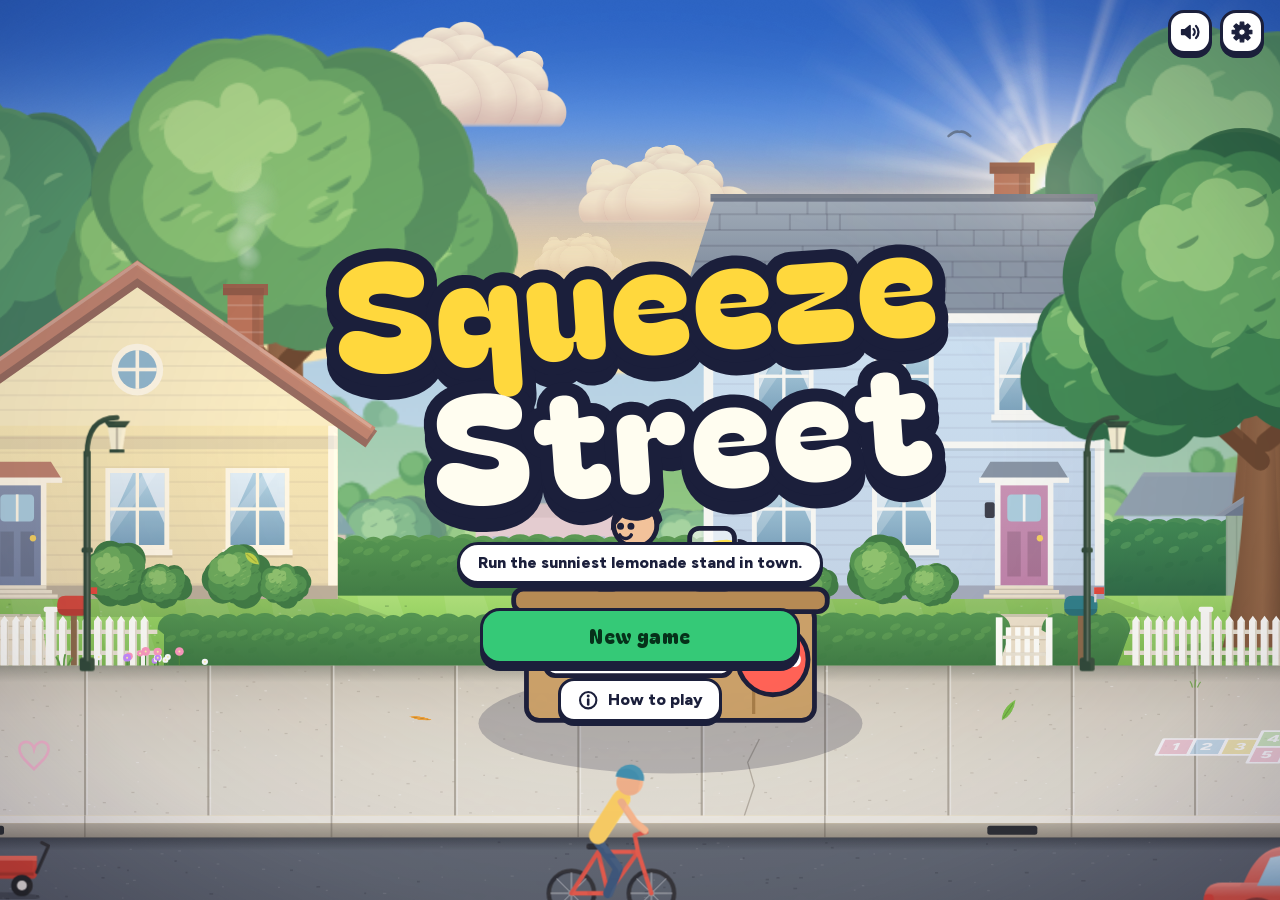
==== commit 2b58e79b: "Bundle the fonts with the game instead of loading them from Google Bagel Fat One and Figtree ship in" ====
--- a/index.html
+++ b/index.html
@@ -5,9 +5,8 @@
 <meta name="viewport" content="width=device-width, initial-scale=1, viewport-fit=cover">
 <meta name="claude:viewport-fit-sides" content="cover">
 <title>Squeeze Street</title>
-<link rel="preconnect" href="https://fonts.googleapis.com">
-<link rel="preconnect" href="https://fonts.gstatic.com" crossorigin>
-<link rel="stylesheet" href="https://fonts.googleapis.com/css2?family=Bagel+Fat+One&family=Figtree:wght@500;600;700;800;900&display=swap">
+<link rel="preload" href="fonts/BagelFatOne-latin.woff2" as="font" type="font/woff2" crossorigin>
+<link rel="preload" href="fonts/Figtree-latin.woff2" as="font" type="font/woff2" crossorigin>
 <link rel="stylesheet" href="css/base.css">
 <link rel="stylesheet" href="css/ui.css">
 <link rel="stylesheet" href="css/screens.css">
--- a/css/base.css
+++ b/css/base.css
@@ -4,6 +4,12 @@
  * ui.css and screens.css build on it and must not redefine anything here.
  * Single deliberate look (a sunny cartoon world), so there is no light/dark split.
  */
+
+/* Fonts ship with the game (fonts/, SIL Open Font License), so it makes no outside requests. Figtree is one variable file for 500-900. */
+@font-face { font-family: 'Bagel Fat One'; font-style: normal; font-weight: 400; font-display: swap; src: url(../fonts/BagelFatOne-latin.woff2) format('woff2'); unicode-range: U+0000-00FF, U+0131, U+0152-0153, U+02BB-02BC, U+02C6, U+02DA, U+02DC, U+0304, U+0308, U+0329, U+2000-206F, U+20AC, U+2122, U+2191, U+2193, U+2212, U+2215, U+FEFF, U+FFFD; }
+@font-face { font-family: 'Bagel Fat One'; font-style: normal; font-weight: 400; font-display: swap; src: url(../fonts/BagelFatOne-latin-ext.woff2) format('woff2'); unicode-range: U+0100-02BA, U+02BD-02C5, U+02C7-02CC, U+02CE-02D7, U+02DD-02FF, U+0304, U+0308, U+0329, U+1D00-1DBF, U+1E00-1E9F, U+1EF2-1EFF, U+2020, U+20A0-20AB, U+20AD-20C4, U+2113, U+2C60-2C7F, U+A720-A7FF; }
+@font-face { font-family: 'Figtree'; font-style: normal; font-weight: 500 900; font-display: swap; src: url(../fonts/Figtree-latin.woff2) format('woff2'); unicode-range: U+0000-00FF, U+0131, U+0152-0153, U+02BB-02BC, U+02C6, U+02DA, U+02DC, U+0304, U+0308, U+0329, U+2000-206F, U+20AC, U+2122, U+2191, U+2193, U+2212, U+2215, U+FEFF, U+FFFD; }
+@font-face { font-family: 'Figtree'; font-style: normal; font-weight: 500 900; font-display: swap; src: url(../fonts/Figtree-latin-ext.woff2) format('woff2'); unicode-range: U+0100-02BA, U+02BD-02C5, U+02C7-02CC, U+02CE-02D7, U+02DD-02FF, U+0304, U+0308, U+0329, U+1D00-1DBF, U+1E00-1E9F, U+1EF2-1EFF, U+2020, U+20A0-20AB, U+20AD-20C4, U+2113, U+2C60-2C7F, U+A720-A7FF; }
 :root {
   /* colour */
   --ink: #1b1f3b;            /* outlines and text */
--- a/css/ui.css
+++ b/css/ui.css
@@ -343,6 +343,11 @@
 #toast-root > .toast { pointer-events: none; }               /* nothing to press in a toast: taps go through */
 #toast-root.is-over-modal { top: 10px; bottom: auto; flex-direction: column; }
 #toast-root.is-over-modal .toast { box-shadow: var(--drop-lg); }
+/* morning prep: a toast stays off the sheet's reason line and buttons (bottom sheet), or beside the docked sheet */
+#game[data-phase="prep"] #toast-root:not(.is-over-modal) { bottom: 146px; }
+@media (min-width: 900px) and (min-aspect-ratio: 5/4) {
+  #game[data-phase="prep"] #toast-root:not(.is-over-modal) { bottom: max(96px, env(safe-area-inset-bottom, 0px)); right: calc(var(--gutter-r) + min(460px, 40%)); }
+}
 
 /* ====================================================================== *
  * Banners
--- a/css/screens.css
+++ b/css/screens.css
@@ -505,6 +505,28 @@
 .prep-deals.has-limited .prep-deals-badge { display: block; animation: ss-pulse 1.2s ease-in-out infinite; }
 .prep-deals.has-limited .ico { animation: ss-wiggle .6s ease-in-out 1.2s 2; }
 @keyframes prep-ping { 0% { opacity: .9; transform: scale(1); } 100% { opacity: 0; transform: scale(2.3); } }
+/* Dex is set up: his button makes room in the footer and springs in, then a glow ring and a burst of sparks.
+   Fill mode 'backwards' only, so the button's own hover / press transforms work the moment it lands. */
+.prep-deals.is-arriving { animation: prep-deals-room .4s var(--swift) backwards, prep-deals-pop .65s var(--spring) .08s backwards; }
+.prep-deals.is-arriving::before, .prep-deals.is-arriving::after { content: ''; position: absolute; pointer-events: none; }
+.prep-deals.is-arriving::before { inset: -8px; border: 3px solid #8f5cff; border-radius: calc(var(--r-md) + 8px); box-shadow: 0 0 0 5px rgba(143, 92, 255, .25), inset 0 0 0 5px rgba(255, 255, 255, .75); animation: prep-deals-ring .7s var(--swift) .32s both; }
+.prep-deals.is-arriving::after {
+  left: 50%; top: 50%; width: 9px; height: 9px; margin: -4.5px 0 0 -4.5px; border-radius: 50%;
+  box-shadow: 0 -46px 0 #ffd83d, 33px -33px 0 #ff5d8f, 46px 0 0 #8f5cff, 33px 33px 0 #4cc3f0, 0 46px 0 #ffd83d, -33px 33px 0 #ff5d8f, -46px 0 0 #8f5cff, -33px -33px 0 #4cc3f0;
+  animation: prep-deals-spark .7s var(--swift) .28s both;
+}
+@keyframes prep-deals-room { 0% { max-width: 0; min-width: 0; padding-left: 0; padding-right: 0; margin-left: calc(-1 * var(--s2)); border-width: 0; } 100% { max-width: 7rem; } }
+@keyframes prep-deals-pop { 0% { opacity: 0; transform: translateY(30px) scale(.2) rotate(-25deg); } 40% { opacity: 1; } 100% { opacity: 1; transform: none; } }
+@keyframes prep-deals-ring { 0% { opacity: 1; transform: scale(.85); } 35% { opacity: 1; } 100% { opacity: 0; transform: scale(1.55); } }
+@keyframes prep-deals-spark { 0% { opacity: 0; transform: scale(.25); } 15%, 70% { opacity: 1; } 100% { opacity: 0; transform: scale(1.2) rotate(30deg); } }
+@keyframes prep-deals-fade { 0% { opacity: 0; } }
+/* reduced motion: a plain fade (these beat the global rule that zeroes every animation) */
+#game.reduced .prep-deals.is-arriving { animation: prep-deals-fade .3s ease-out backwards !important; }
+#game.reduced .prep-deals.is-arriving::before, #game.reduced .prep-deals.is-arriving::after { display: none; }
+@media (prefers-reduced-motion: reduce) {
+  .prep-deals.is-arriving { animation: prep-deals-fade .3s ease-out backwards !important; }
+  .prep-deals.is-arriving::before, .prep-deals.is-arriving::after { display: none; }
+}
 @container prep-foot (max-width: 420px) {
   .prep-foot.has-deals .prep-nav { min-width: 50px; padding-left: 4px; padding-right: 4px; }
   .prep-foot.has-deals .prep-go { font-size: 1.0625rem; padding-left: 8px; padding-right: 8px; }
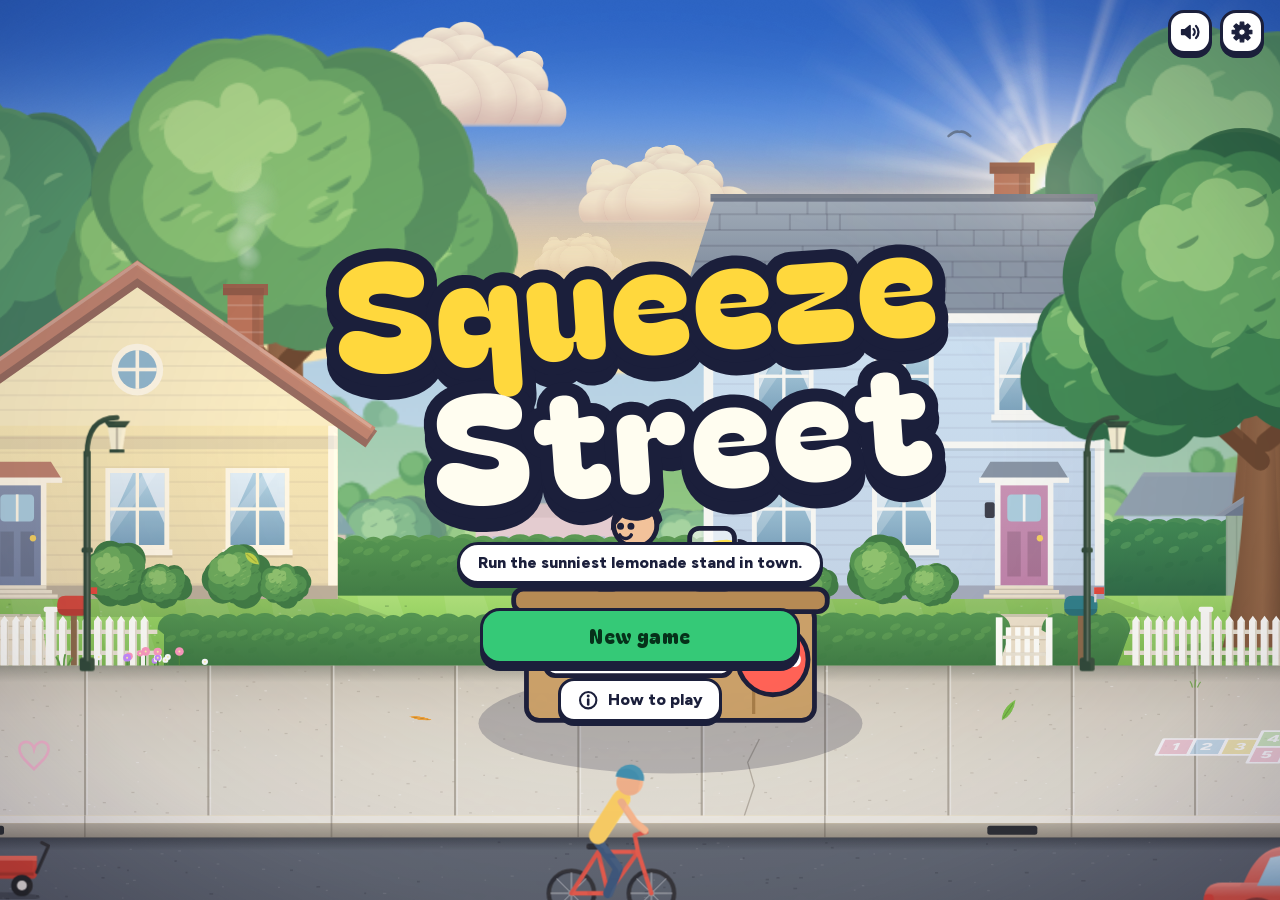
==== commit 705bb98f: "54" ====
--- a/index.html
+++ b/index.html
@@ -5,6 +5,8 @@
 <meta name="viewport" content="width=device-width, initial-scale=1, viewport-fit=cover">
 <meta name="claude:viewport-fit-sides" content="cover">
 <title>Squeeze Street</title>
+<link rel="icon" href="favicon.svg" type="image/svg+xml">
+<link rel="icon" href="favicon-32.png" sizes="32x32" type="image/png">
 <link rel="preload" href="fonts/BagelFatOne-latin.woff2" as="font" type="font/woff2" crossorigin>
 <link rel="preload" href="fonts/Figtree-latin.woff2" as="font" type="font/woff2" crossorigin>
 <link rel="stylesheet" href="css/base.css">
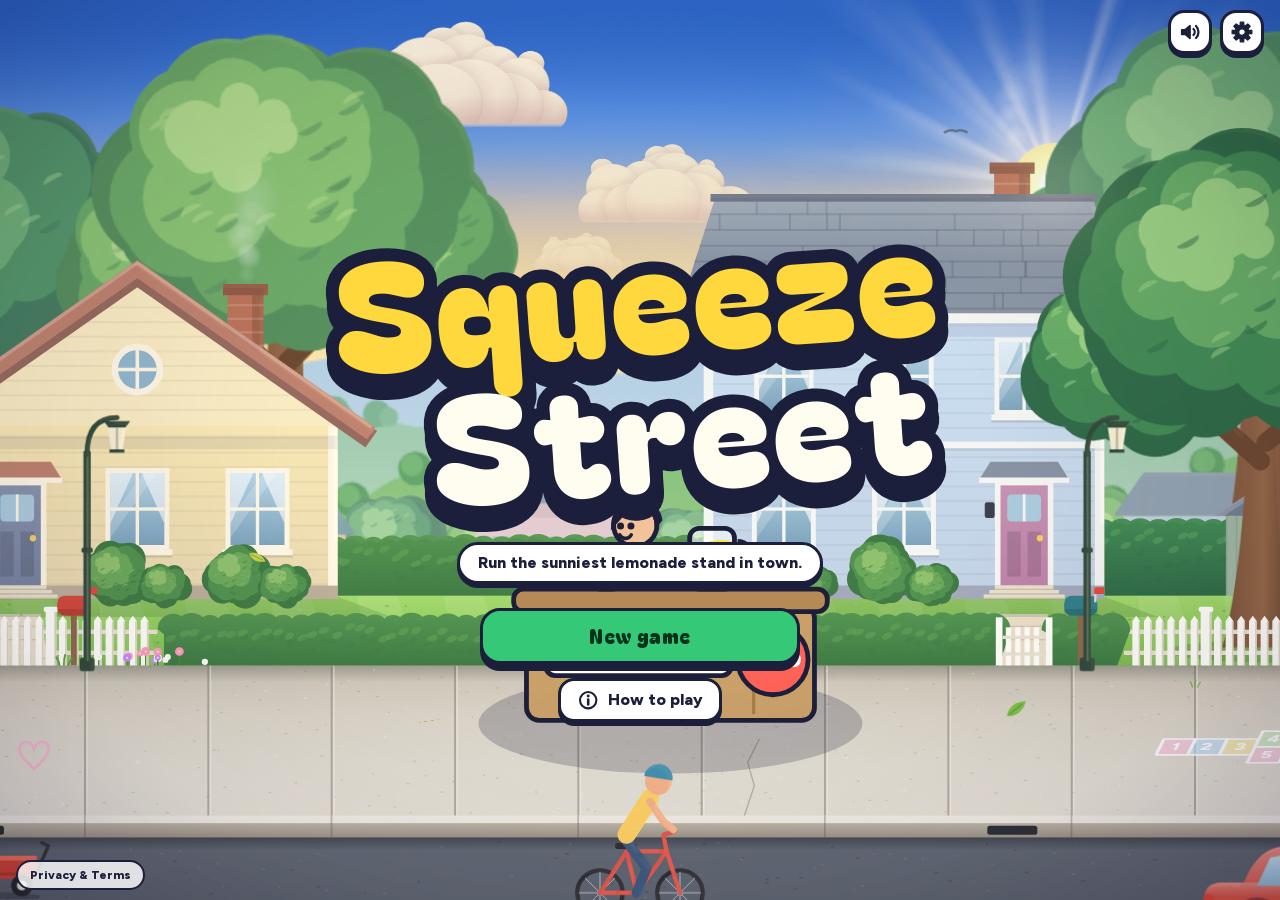
==== commit d343ea77: "Add an in-game Privacy & Terms screen A small Privacy & Terms button on the title screen opens a pla" ====
--- a/index.html
+++ b/index.html
@@ -22,6 +22,7 @@
     <section id="sheet" data-mode="dock" hidden></section>
     <div id="daybar" hidden></div>
     <div id="title" hidden></div>
+    <button id="legal-link" class="legal-link" type="button">Privacy &amp; Terms</button>
     <div id="modal-root"></div>
     <div id="toast-root" aria-live="polite"></div>
     <div id="coach-root"></div>
--- a/css/screens.css
+++ b/css/screens.css
@@ -721,3 +721,15 @@
 .dex-empty-face { width: 96px; height: 96px; animation: ss-float 3s ease-in-out infinite; }
 .dex-empty-title { font-size: var(--fs-xl); }
 .dex-empty p { margin: 0; max-width: 38ch; font-size: var(--fs-sm); color: var(--ink-soft); }
+
+/* ====================================================================== *
+ * Privacy & Terms: the small link on the title screen and its modal
+ * ====================================================================== */
+.legal-link { display: none; position: absolute; z-index: 9; left: var(--gutter-l); bottom: calc(10px + env(safe-area-inset-bottom, 0px)); padding: 6px 12px; font: 800 var(--fs-xs) var(--font-body); color: var(--ink); background: rgba(255, 255, 255, .82); border: 2px solid var(--ink); border-radius: 999px; cursor: pointer; }
+.legal-link:hover { background: var(--paper); }
+.legal-link:focus-visible { outline: 3px solid var(--sky-deep); outline-offset: 2px; }
+#game[data-phase="title"] .legal-link { display: block; }
+.legal { display: grid; gap: var(--s4, 16px); max-width: 640px; margin: 0 auto; color: var(--ink); }
+.legal-date { margin: 0; font-size: var(--fs-sm); font-weight: 700; color: var(--ink-soft); }
+.legal-h { margin: 0 0 8px; font-size: var(--fs-lg); }
+.legal-list { margin: 0; padding-left: 1.2em; display: grid; gap: 8px; font-size: var(--fs-md); line-height: 1.45; }
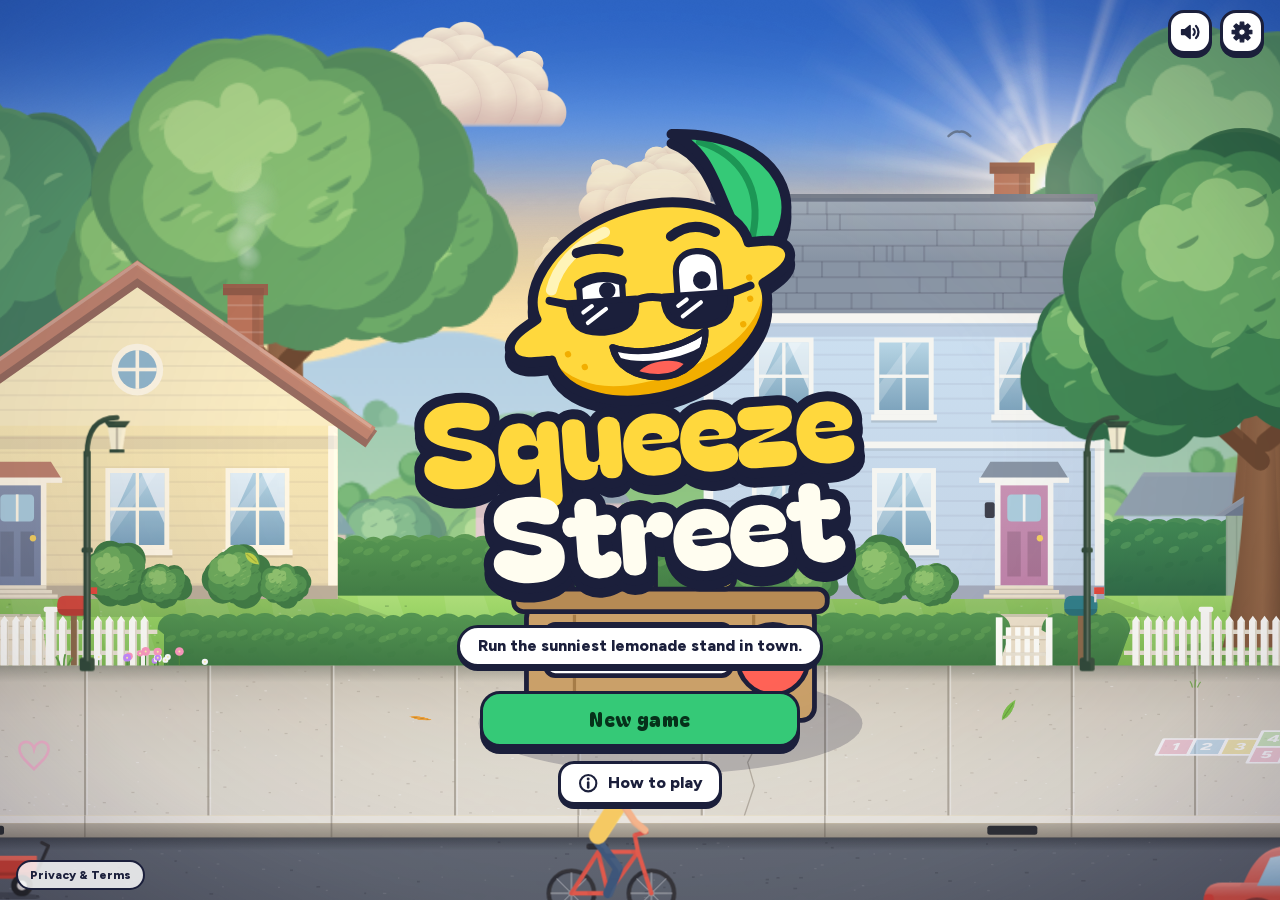
==== commit 3eceaf2a: "8:59" ====
--- a/index.html
+++ b/index.html
@@ -38,6 +38,7 @@
 <script src="js/fx.js"></script>
 <script src="js/audio.js"></script>
 <script src="js/render.js"></script>
+<script src="js/logo.js"></script>
 <script src="js/ui.js"></script>
 <script src="js/screens.js"></script>
 <script src="js/debug.js"></script>
--- a/css/ui.css
+++ b/css/ui.css
@@ -1,7 +1,7 @@
 /* Squeeze Street — ui.css
  * The shell that floats over the scene: HUD, title, day bar, pause card, modals, toasts,
  * banners, coach tips, settings and the win screen. Built by js/ui.js on top of base.css.
- * Class prefixes: hud- daybar- title- modal- toast- banner- coach- pause- set- win-
+ * Class prefixes: hud- daybar- title- lg- (the title logo SVG) modal- toast- banner- coach- pause- set- win-
  */
 
 .hud-sr { position: absolute; width: 1px; height: 1px; margin: -1px; overflow: hidden; clip-path: inset(50%); white-space: nowrap; }
@@ -419,30 +419,92 @@
 #title.is-leaving { pointer-events: none; opacity: 0; transform: scale(1.05); }
 .title-corner { position: absolute; top: 10px; right: var(--gutter-r); display: flex; gap: var(--s2); }
 
-.title-logo { flex: 0 0 auto; margin: 0 0 var(--s2); font-size: clamp(56px, min(17.5vw, 17vh), 156px); line-height: .9; rotate: -4deg; }
-.title-stack { position: relative; display: block; }
-.title-layer { display: flex; flex-direction: column; align-items: center; padding: .1em .12em .14em; }
-.title-layer--ink, .title-layer--fill { position: absolute; inset: 0; }
-.title-layer--shadow { transform: translateY(.085em); }
-.title-word { display: flex; white-space: nowrap; }
-.title-word--1 { margin-left: .5em; }
-.title-ch { display: inline-block; animation: title-drop .65s var(--spring) backwards, title-bob 3.6s ease-in-out infinite; animation-delay: calc(var(--i) * 50ms + 120ms), calc(var(--i) * -260ms); }
-.title-layer--shadow .title-ch, .title-layer--ink .title-ch { color: var(--ink); -webkit-text-stroke: .17em var(--ink); stroke-linejoin: round; }
-.title-layer--fill .title-ch { color: var(--lemon); }
-.title-layer--fill .title-word--1 .title-ch { color: #fffdf0; }
-@keyframes title-drop {
-  0% { opacity: 0; translate: 0 -1.1em; scale: .7 1.35; }
-  55% { opacity: 1; }
-  100% { opacity: 1; translate: 0 0; scale: 1 1; }
-}
-@keyframes title-bob { 0%, 100% { transform: translateY(0) rotate(-1.2deg); } 50% { transform: translateY(-.05em) rotate(1.4deg); } }
-
-.title-tag { flex: 0 0 auto; margin: 0; padding: 7px 18px; font-size: var(--fs-md); font-weight: 800; color: var(--ink); background: var(--paper); border: var(--line) solid var(--ink); border-radius: 999px; box-shadow: var(--drop); animation: ss-rise .45s var(--swift) .55s backwards; }
+/* The mascot logo: inline SVG from js/logo.js (both cuts; the wide one on short screens). Every animated group is wrapped
+   so its pivot is its own origin (transform-origin stays 0 0), and each group runs ONE transform animation: a second
+   motion lives on a nested group with the same pivot (lg-bob > lg-tilt, lg-leaf > lg-sway, lg-eye > lg-peek > lg-blink,
+   lg-brow > lg-browp, lg-shades > lg-shadesp, lg-ch > lg-chw), because Chrome stops repainting an SVG group that runs
+   two transform animations at once. Entrance, once per showing: the lemon drops in wearing its shades and squashes,
+   the leaf flicks, the shine draws on, the letters pop in one by one, then the shades slide down the nose, the eyes
+   rise over them, the brow pops and a glint crosses the lenses. Idle loops have unrelated lengths so no two parts move
+   in step. Tapping the lemon is ui.js squeezeLogo() (it animates the outer groups, whose entrance is over by then).
+   Reduced motion: no animation at all (end of file). */
+.title-logo { flex: 0 1 min(54vh, calc((100vw - 32px) * 828 / 790), 520px); min-height: 150px; width: 100%; margin: 0; }
+.lg { display: block; width: 100%; height: 100%; overflow: visible; pointer-events: none; }
+.lg--h { display: none; }
+.lg-mark { pointer-events: visiblePainted; cursor: pointer; animation: lg-drop .95s .1s backwards; }
+.lg-bob { animation: lg-bob 3.2s ease-in-out 2.3s infinite; }
+.lg-tilt { animation: lg-tilt 4.7s ease-in-out 2.3s infinite; }
+.lg-leaf { animation: lg-flick 1.4s .1s backwards; }
+.lg-sway { animation: lg-sway 2.9s ease-in-out 2.5s infinite; }
+.lg-shine { stroke-dasharray: 1 2; animation: lg-shine .45s ease-out .62s backwards; }
+.lg-shades { animation: lg-shades .4s cubic-bezier(.25, 1.3, .5, 1) 1.1s backwards; }
+.lg-shadesp { animation: lg-peek-shades 5.3s ease-in-out 4.4s infinite; }
+.lg-eye { animation: lg-eye-open .42s cubic-bezier(.3, 1.5, .55, 1) 1.22s backwards; }
+.lg-peek { animation: lg-peek-eye 5.3s ease-in-out 4.4s infinite; }
+.lg-blink { animation: lg-blink 7.3s 3.2s infinite; }
+.lg-pupil { animation: lg-peek-pupil 5.3s ease-in-out 4.4s infinite; }
+.lg-brow--r { animation: lg-brow-pop .5s cubic-bezier(.3, 1.7, .5, 1) 1.42s backwards; }
+.lg-brow--r .lg-browp { animation: lg-peek-brow 5.3s ease-in-out 4.4s infinite; }
+.lg-brow--l .lg-browp { animation: lg-peek-brow-l 5.3s ease-in-out 4.4s infinite; }
+.lg-grin { animation: lg-grin .5s cubic-bezier(.3, 1.7, .5, 1) 1.48s backwards; }
+.lg-sweep { animation: lg-sweep 7.7s ease-in-out 1.75s infinite; }       /* the first pass is the entrance's last beat */
+.lg-twinkle { animation: lg-twinkle 7.7s ease-out 1.75s infinite; }
+.lg-ch { animation: lg-pop .62s calc(.5s + var(--i) * 40ms) backwards; }
+.lg-chw { animation: lg-wave 3.6s ease-in-out calc(var(--i) * -260ms) infinite; }
+
+@keyframes lg-drop {
+  0% { opacity: 0; transform: translateY(-720px) scale(.84, 1.18); animation-timing-function: cubic-bezier(.55, 0, .9, .45); }
+  10% { opacity: 1; }
+  40% { opacity: 1; transform: translateY(0) scale(.88, 1.14); animation-timing-function: cubic-bezier(.2, .7, .4, 1); }
+  52% { transform: translateY(0) scale(1.24, .74); animation-timing-function: cubic-bezier(.3, 0, .5, 1); }
+  68% { transform: translateY(-64px) scale(.95, 1.07); animation-timing-function: cubic-bezier(.5, 0, .9, .5); }
+  82% { transform: translateY(0) scale(1.1, .9); animation-timing-function: ease-out; }
+  92% { transform: translateY(0) scale(.98, 1.02); }
+  100% { opacity: 1; transform: none; }
+}
+@keyframes lg-flick {
+  0% { transform: rotate(6deg); }
+  27% { transform: rotate(16deg); animation-timing-function: cubic-bezier(.2, .8, .4, 1); }
+  40% { transform: rotate(-20deg); }
+  54% { transform: rotate(11deg); }
+  68% { transform: rotate(-6deg); }
+  84% { transform: rotate(2.5deg); }
+  100% { transform: none; }
+}
+@keyframes lg-shine { 0% { stroke-dashoffset: 1.2; } 100% { stroke-dashoffset: 0; } }
+@keyframes lg-shades { 0% { transform: translateY(-46px); } 100% { transform: none; } }
+@keyframes lg-eye-open { 0% { opacity: 0; transform: scale(1, .05); } 25% { opacity: 1; } 100% { opacity: 1; transform: none; } }
+@keyframes lg-brow-pop { 0% { transform: translateY(12px) rotate(-8deg); } 100% { transform: none; } }
+@keyframes lg-grin { 0% { transform: scale(.8); } 100% { transform: none; } }
+@keyframes lg-pop {   /* from a point above, no fading (a letter's three layers would show through each other); never scale 0: Chrome can keep stale paint for singular SVG transforms */
+  0% { transform: translateY(-130px) scale(.001); animation-timing-function: cubic-bezier(.45, 0, .85, .55); }
+  36% { transform: translateY(0) scale(1.26, .76); animation-timing-function: cubic-bezier(.25, .6, .4, 1); }
+  58% { transform: translateY(-16px) scale(.92, 1.1); animation-timing-function: cubic-bezier(.5, 0, .7, 1); }
+  78% { transform: translateY(0) scale(1.05, .96); }
+  100% { transform: none; }
+}
+/* idle */
+@keyframes lg-bob { 0%, 100% { transform: none; } 50% { transform: translateY(-12px); } }
+@keyframes lg-tilt { 0%, 100% { transform: none; } 30% { transform: rotate(-2.2deg); } 70% { transform: rotate(1.8deg); } }
+@keyframes lg-sway { 0%, 100% { transform: none; } 35% { transform: rotate(-4deg); } 70% { transform: rotate(3deg); } }
+@keyframes lg-wave { 0%, 100% { transform: translateY(4px) rotate(-1.3deg); } 50% { transform: translateY(-5px) rotate(1.3deg); } }
+@keyframes lg-blink { 0%, 3%, 47%, 50.5%, 53%, 56.5%, 100% { transform: none; } 1.5%, 48.8%, 54.8% { transform: scale(1, .08); } }
+/* the peek: shades dip, eyes widen and look up, both brows lift (the right one high), hold, settle */
+@keyframes lg-peek-shades { 0%, 22%, 100% { transform: none; } 5%, 16% { transform: translateY(3.5px); } }
+@keyframes lg-peek-eye { 0%, 22%, 100% { transform: none; } 5%, 16% { transform: scale(1, 1.1); } }
+@keyframes lg-peek-pupil { 0%, 22%, 100% { transform: none; } 6%, 16% { transform: translate(-1px, -5px); } }
+@keyframes lg-peek-brow { 0%, 22%, 100% { transform: none; } 4% { transform: translateY(-14px) rotate(4deg); } 8%, 16% { transform: translateY(-11px) rotate(3deg); } }
+@keyframes lg-peek-brow-l { 0%, 22%, 100% { transform: none; } 6%, 16% { transform: translateY(-4px); } }
+/* glint across the lenses (parked off them, clipped to them) then a sparkle on the right lens; hidden at rest by opacity 0 */
+@keyframes lg-sweep { 0% { transform: none; } 8%, 100% { transform: translateX(440px); } }
+@keyframes lg-twinkle { 0%, 4% { opacity: 1; transform: scale(.001); } 8% { opacity: 1; transform: scale(1.4) rotate(45deg); } 13%, 100% { opacity: 1; transform: scale(.001) rotate(110deg); } }
+
+.title-tag { flex: 0 0 auto; margin: 0; padding: 7px 18px; text-wrap: balance; font-size: var(--fs-md); font-weight: 800; color: var(--ink); background: var(--paper); border: var(--line) solid var(--ink); border-radius: 999px; box-shadow: var(--drop); animation: ss-rise .45s var(--swift) .95s backwards; }
 .title-actions { flex: 0 0 auto; display: flex; flex-direction: column; align-items: stretch; gap: 14px; width: min(320px, 100%); margin-top: var(--s2); padding-bottom: 8px; }
 .title-actions .btn { animation: ss-pop-in .4s var(--spring) backwards; }
-.title-actions .btn:nth-child(1) { animation-delay: .65s; }
-.title-actions .btn:nth-child(2) { animation-delay: .73s; }
-.title-actions .btn:nth-child(3) { animation-delay: .81s; }
+.title-actions .btn:nth-child(1) { animation-delay: 1.05s; }
+.title-actions .btn:nth-child(2) { animation-delay: 1.13s; }
+.title-actions .btn:nth-child(3) { animation-delay: 1.21s; }
 .title-continue { flex-direction: column; gap: 3px; padding-top: 10px; padding-bottom: 10px; }
 .title-save { font-family: var(--font-body); font-size: var(--fs-sm); font-weight: 800; letter-spacing: 0; }
 .title-how { align-self: center; }
@@ -450,9 +512,9 @@
 
 @media (max-height: 520px) {
   #title { gap: var(--s3); padding-top: 12px; padding-bottom: 12px; }
-  .title-logo { margin: 0; font-size: clamp(44px, min(9.6vw, 25vh), 120px); rotate: -2deg; }
-  .title-layer { flex-direction: row; gap: .28em; padding-bottom: .16em; }
-  .title-word--1 { margin-left: 0; }
+  .title-logo { flex-basis: min(58vh, calc((100vw - 32px) * 479 / 1254), 300px); min-height: 110px; }
+  .lg--s { display: none; }
+  .lg--h { display: block; }
   .title-tag { padding: 4px 14px; font-size: var(--fs-sm); }
   .title-actions { flex-direction: row; flex-wrap: wrap; justify-content: center; align-items: center; width: auto; max-width: 100%; margin-top: 0; }
 }
@@ -477,3 +539,6 @@
  * ====================================================================== */
 #game.reduced .hud-delta { animation: none; }
 @media (prefers-reduced-motion: reduce) { .hud-delta { animation: none; } }
+/* the title is shown at rest (zeroed durations would still hold its parts back through their delays) */
+#game.reduced .lg, #game.reduced .lg *, #game.reduced .title-tag, #game.reduced .title-actions .btn { animation: none !important; }
+@media (prefers-reduced-motion: reduce) { .lg, .lg *, .title-tag, .title-actions .btn { animation: none !important; } }
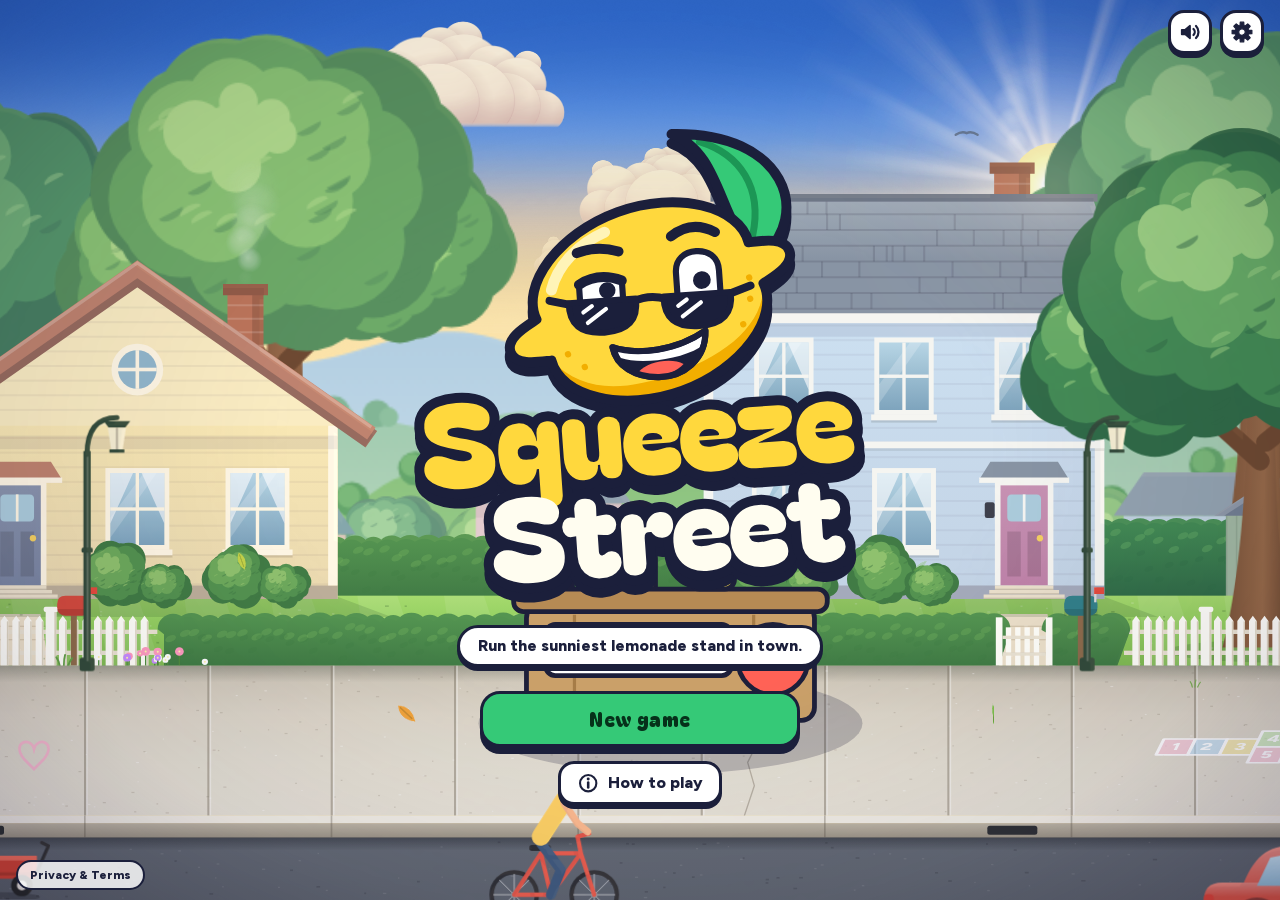
==== commit 5e694e3a: "Add the expansion contract: food truck, campaign cities, customisation, Mom's groceries, Squeezy mas" ====
--- a/index.html
+++ b/index.html
@@ -31,10 +31,12 @@
 </div>
 <script src="js/core.js"></script>
 <script src="js/icons.js"></script>
+<script src="js/mascot.js"></script>
 <script src="js/sim.js"></script>
 <script src="js/sky.js"></script>
 <script src="js/backdrops.js"></script>
 <script src="js/actors.js"></script>
+<script src="js/vehicles.js"></script>
 <script src="js/fx.js"></script>
 <script src="js/audio.js"></script>
 <script src="js/render.js"></script>
--- a/css/base.css
+++ b/css/base.css
@@ -53,6 +53,7 @@
   --s1: 4px; --s2: 8px; --s3: 12px; --s4: 16px; --s5: 24px; --s6: 32px;
 
   --hud-h: 60px;
+  --hud-top: max(10px, env(safe-area-inset-top, 0px));   /* clears the notch / Dynamic Island in fullscreen */
   --gutter-l: max(16px, env(safe-area-inset-left, 0px));
   --gutter-r: max(16px, env(safe-area-inset-right, 0px));
   --spring: cubic-bezier(.34, 1.56, .64, 1);
@@ -65,6 +66,7 @@
 [hidden] { display: none !important; }
 html, body { height: 100%; margin: 0; }
 body {
+  -webkit-user-select: none; -moz-user-select: none; -ms-user-select: none; user-select: none; -webkit-touch-callout: none;   /* no magnifier or copy menu on a long press */
   background: var(--night);
   color: var(--ink);
   font-family: var(--font-body);
@@ -87,8 +89,8 @@
 #ui > #banner-root, #ui > #toast-root, #ui > #coach-root, #ui > #modal-root { pointer-events: none; }
 #banner-root > *, #toast-root > *, #coach-root > *, #modal-root > * { pointer-events: auto; }
 
-#hud { position: absolute; top: 10px; left: var(--gutter-l); right: var(--gutter-r); min-height: var(--hud-h); z-index: 5; }
-#banner-root { position: absolute; top: calc(var(--hud-h) + 22px); left: var(--gutter-l); right: var(--gutter-r); display: flex; flex-direction: column; align-items: center; gap: var(--s2); z-index: 6; }
+#hud { position: absolute; top: var(--hud-top); left: var(--gutter-l); right: var(--gutter-r); min-height: var(--hud-h); z-index: 5; }
+#banner-root { position: absolute; top: calc(var(--hud-top) + var(--hud-h) + 12px); left: var(--gutter-l); right: var(--gutter-r); display: flex; flex-direction: column; align-items: center; gap: var(--s2); z-index: 6; }
 #daybar { position: absolute; left: var(--gutter-l); right: var(--gutter-r); bottom: max(12px, env(safe-area-inset-bottom, 0px)); z-index: 5; }
 #title { position: absolute; inset: 0; z-index: 8; padding-left: var(--gutter-l); padding-right: var(--gutter-r); }
 #modal-root { position: absolute; inset: 0; z-index: 20; }
@@ -109,7 +111,7 @@
   overflow: hidden;
 }
 #sheet[data-mode="center"] {
-  top: calc(var(--hud-h) + 22px); bottom: 12px; max-height: none;
+  top: calc(var(--hud-top) + var(--hud-h) + 12px); bottom: 12px; max-height: none;
   left: var(--gutter-l); right: var(--gutter-r);
   width: auto; max-width: 780px; margin-inline: auto;
   border-bottom: var(--line) solid var(--ink); border-radius: var(--r-lg);
@@ -121,7 +123,7 @@
 
 @media (min-width: 900px) and (min-aspect-ratio: 5/4) {
   #sheet[data-mode="dock"] {
-    top: calc(var(--hud-h) + 22px); bottom: 16px; left: auto; right: var(--gutter-r);
+    top: calc(var(--hud-top) + var(--hud-h) + 12px); bottom: 16px; left: auto; right: var(--gutter-r);
     width: min(460px, 40%); max-height: none;
     border-bottom: var(--line) solid var(--ink); border-radius: var(--r-lg);
     box-shadow: var(--drop-lg);
--- a/css/ui.css
+++ b/css/ui.css
@@ -286,7 +286,7 @@
 /* ====================================================================== *
  * Modals
  * ====================================================================== */
-.modal-layer { position: absolute; inset: 0; display: grid; place-items: center; padding: 14px var(--gutter-r) max(18px, env(safe-area-inset-bottom, 0px)) var(--gutter-l); }
+.modal-layer { position: absolute; inset: 0; display: grid; place-items: center; padding: max(14px, env(safe-area-inset-top, 0px)) var(--gutter-r) max(18px, env(safe-area-inset-bottom, 0px)) var(--gutter-l); }
 #modal-root > .modal-layer.is-closing { pointer-events: none; opacity: 0; transition: opacity .16s ease-in; }
 .modal-backdrop { position: absolute; inset: 0; background: rgba(19, 26, 58, .58); animation: modal-fade .2s ease-out backwards; }
 @keyframes modal-fade { from { opacity: 0; } to { opacity: 1; } }
@@ -341,7 +341,7 @@
 .toast--bad { background: #ffdcd8; }
 .toast.is-out { opacity: 0; transform: translateY(8px) scale(.96); }
 #toast-root > .toast { pointer-events: none; }               /* nothing to press in a toast: taps go through */
-#toast-root.is-over-modal { top: 10px; bottom: auto; flex-direction: column; }
+#toast-root.is-over-modal { top: var(--hud-top); bottom: auto; flex-direction: column; }
 #toast-root.is-over-modal .toast { box-shadow: var(--drop-lg); }
 /* morning prep: a toast stays off the sheet's reason line and buttons (bottom sheet), or beside the docked sheet */
 #game[data-phase="prep"] #toast-root:not(.is-over-modal) { bottom: 146px; }
@@ -417,7 +417,7 @@
  * ====================================================================== */
 #title { display: flex; flex-direction: column; align-items: center; justify-content: center; gap: var(--s4); padding-top: 64px; padding-bottom: 28px; overflow: hidden auto; text-align: center; transition: opacity .22s ease-in, transform .22s ease-in; }
 #title.is-leaving { pointer-events: none; opacity: 0; transform: scale(1.05); }
-.title-corner { position: absolute; top: 10px; right: var(--gutter-r); display: flex; gap: var(--s2); }
+.title-corner { position: absolute; top: var(--hud-top); right: var(--gutter-r); display: flex; gap: var(--s2); }
 
 /* The mascot logo: inline SVG from js/logo.js (both cuts; the wide one on short screens). Every animated group is wrapped
    so its pivot is its own origin (transform-origin stays 0 0), and each group runs ONE transform animation: a second
@@ -426,12 +426,16 @@
    two transform animations at once. Entrance, once per showing: the lemon drops in wearing its shades and squashes,
    the leaf flicks, the shine draws on, the letters pop in one by one, then the shades slide down the nose, the eyes
    rise over them, the brow pops and a glint crosses the lenses. Idle loops have unrelated lengths so no two parts move
-   in step. Tapping the lemon is ui.js squeezeLogo() (it animates the outer groups, whose entrance is over by then).
+   in step. Once the entrance ends ui.js adds #title.lg-done, which drops it (a layout switch would otherwise replay it).
+   Tapping the lemon is ui.js squeezeLogo() (it animates the outer groups, and waits until their entrance is over).
+   Blinks and the tap wink squash an eye down behind the lens rim, so a closed-eye line shows while it is shut (lg-lid here,
+   lg-wink from ui.js).
    Reduced motion: no animation at all (end of file). */
-.title-logo { flex: 0 1 min(54vh, calc((100vw - 32px) * 828 / 790), 520px); min-height: 150px; width: 100%; margin: 0; }
+.title-logo { flex: 0 1 min(54vh, calc((100vw - 32px) * 828 / 790), 640px); min-height: 150px; width: 100%; margin: 0; }
 .lg { display: block; width: 100%; height: 100%; overflow: visible; pointer-events: none; }
-.lg--h { display: none; }
+.lg--h { display: none; --lg-hop: translateY(-20px) scale(.98, 1.02); }   /* a lower landing bounce: short screens have no room above the leaf */
 .lg-mark { pointer-events: visiblePainted; cursor: pointer; animation: lg-drop .95s .1s backwards; }
+#title.is-leaving .lg-mark { pointer-events: none; }
 .lg-bob { animation: lg-bob 3.2s ease-in-out 2.3s infinite; }
 .lg-tilt { animation: lg-tilt 4.7s ease-in-out 2.3s infinite; }
 .lg-leaf { animation: lg-flick 1.4s .1s backwards; }
@@ -442,6 +446,7 @@
 .lg-eye { animation: lg-eye-open .42s cubic-bezier(.3, 1.5, .55, 1) 1.22s backwards; }
 .lg-peek { animation: lg-peek-eye 5.3s ease-in-out 4.4s infinite; }
 .lg-blink { animation: lg-blink 7.3s 3.2s infinite; }
+.lg-lid { animation: lg-lid 7.3s 3.2s infinite; }
 .lg-pupil { animation: lg-peek-pupil 5.3s ease-in-out 4.4s infinite; }
 .lg-brow--r { animation: lg-brow-pop .5s cubic-bezier(.3, 1.7, .5, 1) 1.42s backwards; }
 .lg-brow--r .lg-browp { animation: lg-peek-brow 5.3s ease-in-out 4.4s infinite; }
@@ -451,13 +456,14 @@
 .lg-twinkle { animation: lg-twinkle 7.7s ease-out 1.75s infinite; }
 .lg-ch { animation: lg-pop .62s calc(.5s + var(--i) * 40ms) backwards; }
 .lg-chw { animation: lg-wave 3.6s ease-in-out calc(var(--i) * -260ms) infinite; }
+#title.lg-done :is(.lg-mark, .lg-leaf, .lg-shine, .lg-shades, .lg-eye, .lg-brow--r, .lg-grin, .lg-ch, .title-tag), #title.lg-done .title-actions .btn { animation: none; }
 
 @keyframes lg-drop {
   0% { opacity: 0; transform: translateY(-720px) scale(.84, 1.18); animation-timing-function: cubic-bezier(.55, 0, .9, .45); }
   10% { opacity: 1; }
   40% { opacity: 1; transform: translateY(0) scale(.88, 1.14); animation-timing-function: cubic-bezier(.2, .7, .4, 1); }
   52% { transform: translateY(0) scale(1.24, .74); animation-timing-function: cubic-bezier(.3, 0, .5, 1); }
-  68% { transform: translateY(-64px) scale(.95, 1.07); animation-timing-function: cubic-bezier(.5, 0, .9, .5); }
+  68% { transform: var(--lg-hop, translateY(-64px) scale(.95, 1.07)); animation-timing-function: cubic-bezier(.5, 0, .9, .5); }
   82% { transform: translateY(0) scale(1.1, .9); animation-timing-function: ease-out; }
   92% { transform: translateY(0) scale(.98, 1.02); }
   100% { opacity: 1; transform: none; }
@@ -489,6 +495,7 @@
 @keyframes lg-sway { 0%, 100% { transform: none; } 35% { transform: rotate(-4deg); } 70% { transform: rotate(3deg); } }
 @keyframes lg-wave { 0%, 100% { transform: translateY(4px) rotate(-1.3deg); } 50% { transform: translateY(-5px) rotate(1.3deg); } }
 @keyframes lg-blink { 0%, 3%, 47%, 50.5%, 53%, 56.5%, 100% { transform: none; } 1.5%, 48.8%, 54.8% { transform: scale(1, .08); } }
+@keyframes lg-lid { 0%, .8%, 1.9%, 47.9%, 49.2%, 53.9%, 55.2%, 100% { opacity: 0; } 1%, 1.7%, 48.1%, 49%, 54.1%, 55% { opacity: 1; } }   /* while lg-blink has the eyes shut */
 /* the peek: shades dip, eyes widen and look up, both brows lift (the right one high), hold, settle */
 @keyframes lg-peek-shades { 0%, 22%, 100% { transform: none; } 5%, 16% { transform: translateY(3.5px); } }
 @keyframes lg-peek-eye { 0%, 22%, 100% { transform: none; } 5%, 16% { transform: scale(1, 1.1); } }
@@ -501,7 +508,8 @@
 
 .title-tag { flex: 0 0 auto; margin: 0; padding: 7px 18px; text-wrap: balance; font-size: var(--fs-md); font-weight: 800; color: var(--ink); background: var(--paper); border: var(--line) solid var(--ink); border-radius: 999px; box-shadow: var(--drop); animation: ss-rise .45s var(--swift) .95s backwards; }
 .title-actions { flex: 0 0 auto; display: flex; flex-direction: column; align-items: stretch; gap: 14px; width: min(320px, 100%); margin-top: var(--s2); padding-bottom: 8px; }
-.title-actions .btn { animation: ss-pop-in .4s var(--spring) backwards; }
+.title-actions .btn { animation: ss-pop-in .4s var(--spring) backwards, title-wait .4s backwards; }
+@keyframes title-wait { 0%, 100% { pointer-events: none; } }   /* not clickable until it has popped in */
 .title-actions .btn:nth-child(1) { animation-delay: 1.05s; }
 .title-actions .btn:nth-child(2) { animation-delay: 1.13s; }
 .title-actions .btn:nth-child(3) { animation-delay: 1.21s; }
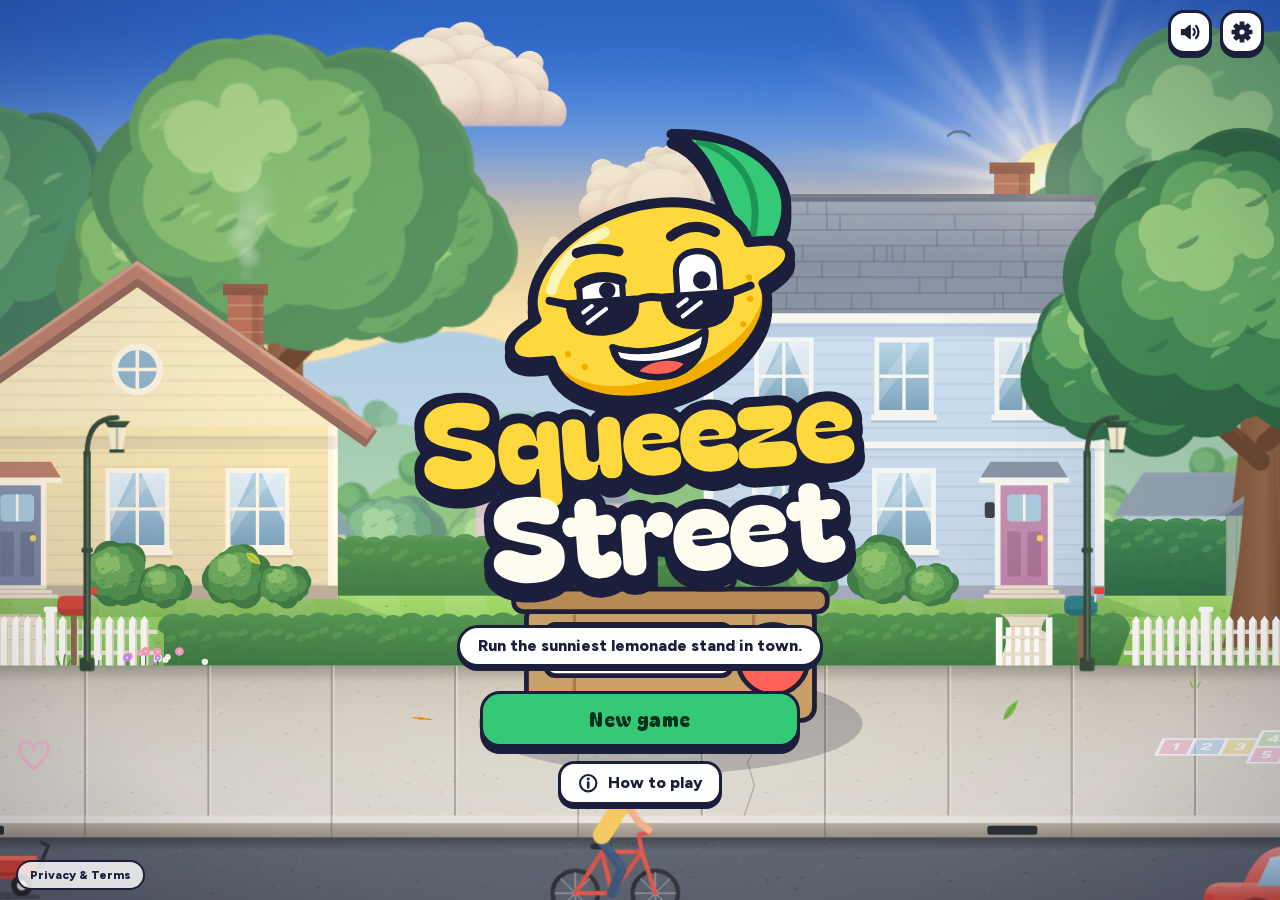
==== commit 0be97eb4: "Add hidden admin powers for testing: tap a tree, enter the password The admin panel keeps cash at $1" ====
--- a/index.html
+++ b/index.html
@@ -43,6 +43,7 @@
 <script src="js/logo.js"></script>
 <script src="js/ui.js"></script>
 <script src="js/screens.js"></script>
+<script src="js/admin.js"></script>
 <script src="js/debug.js"></script>
 <script src="js/main.js"></script>
 </body>
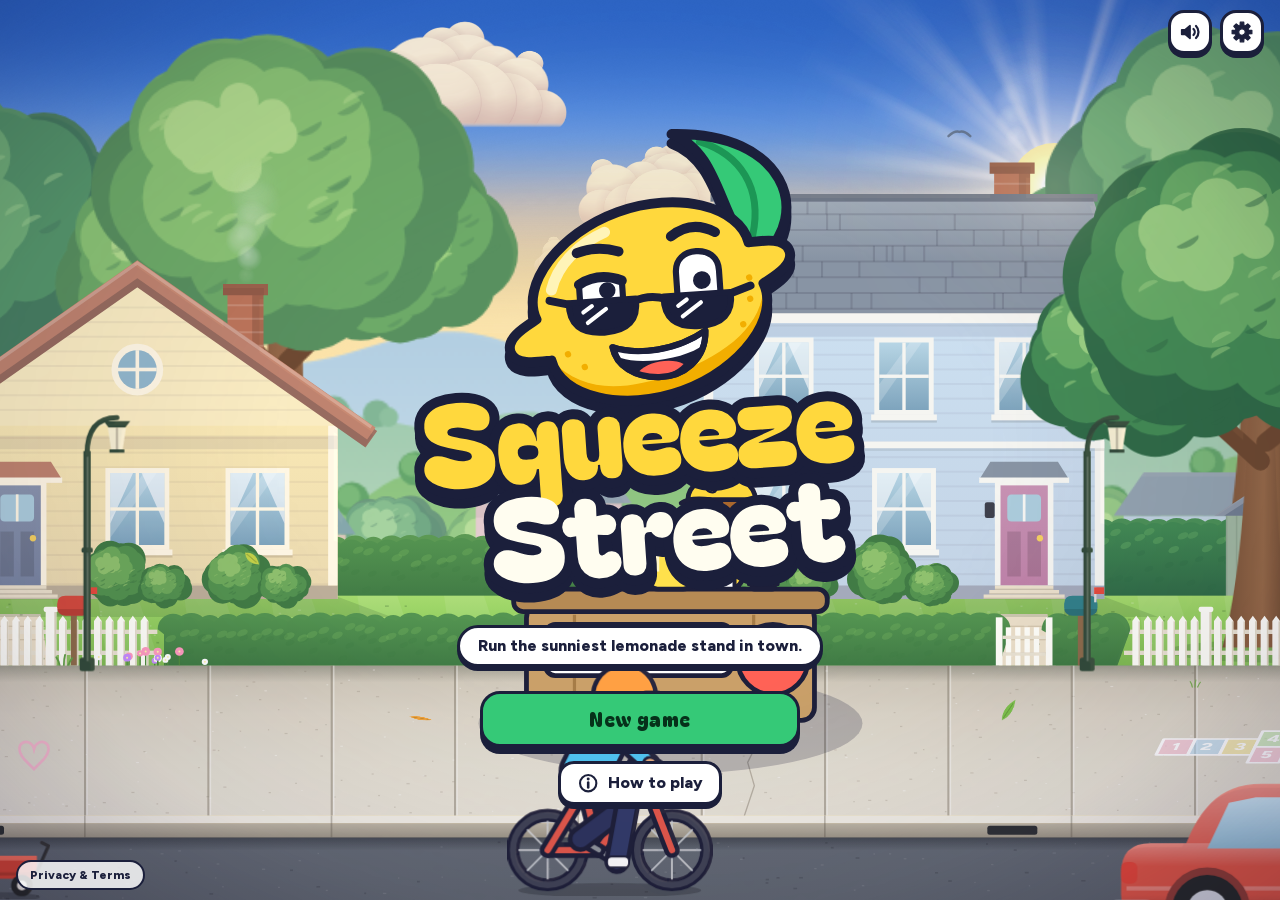
==== commit 955720e3: "Take the admin testing tools out of the game The normal game, the CrazyGames zip and GitHub have no " ====
--- a/index.html
+++ b/index.html
@@ -43,7 +43,6 @@
 <script src="js/logo.js"></script>
 <script src="js/ui.js"></script>
 <script src="js/screens.js"></script>
-<script src="js/admin.js"></script>
 <script src="js/debug.js"></script>
 <script src="js/main.js"></script>
 </body>
--- a/css/ui.css
+++ b/css/ui.css
@@ -550,3 +550,72 @@
 /* the title is shown at rest (zeroed durations would still hold its parts back through their delays) */
 #game.reduced .lg, #game.reduced .lg *, #game.reduced .title-tag, #game.reduced .title-actions .btn { animation: none !important; }
 @media (prefers-reduced-motion: reduce) { .lg, .lg *, .title-tag, .title-actions .btn { animation: none !important; } }
+
+/* ====================================================================== *
+ * Squeezy, the mascot, in the UI (js/ui.js squeezy(pose)); and "Mom Got Groceries!"
+ * ====================================================================== */
+.sq { position: relative; display: inline-block; flex: 0 0 auto; width: 40px; height: 40px; line-height: 0; transform-origin: 50% 90%; }
+.sq img { display: block; width: 100%; height: 100%; -webkit-user-drag: none; }
+.sq--talk { animation: sq-bob 2.6s ease-in-out infinite; }
+.sq--cheer { animation: sq-cheer 1.1s var(--spring) 3; }
+.sq--wow { animation: sq-wow .5s var(--spring) both; }
+.sq--sad { transform: rotate(-14deg) translateY(3px); filter: saturate(.55) brightness(.97); }
+.sq--sleep { animation: sq-breathe 3.2s ease-in-out infinite; }
+.sq--sleep::after { content: 'z'; position: absolute; right: -6px; top: -10px; font: 400 18px/1 var(--font-display); color: var(--grape); animation: sq-z 2.4s ease-in-out infinite; }
+@keyframes sq-bob { 0%, 100% { transform: translateY(0) rotate(-3deg); } 50% { transform: translateY(-3px) rotate(3deg); } }
+@keyframes sq-cheer { 0%, 100% { transform: translateY(0) scale(1); } 20% { transform: translateY(0) scale(1.15, .85); } 45% { transform: translateY(-10px) scale(.92, 1.1) rotate(-6deg); } 70% { transform: translateY(0) scale(1.06, .94) rotate(3deg); } }
+@keyframes sq-wow { 0% { transform: scale(.6) rotate(-12deg); } 70% { transform: scale(1.12) rotate(4deg); } 100% { transform: scale(1) rotate(0); } }
+@keyframes sq-breathe { 0%, 100% { transform: scale(1) rotate(-8deg); } 50% { transform: scale(1.04, .97) rotate(-8deg); } }
+@keyframes sq-z { 0% { opacity: 0; transform: translate(0, 6px) scale(.6); } 40% { opacity: 1; } 100% { opacity: 0; transform: translate(8px, -10px) scale(1.1); } }
+@keyframes sq-beat { 0%, 100% { transform: scale(1); } 30% { transform: scale(1.3); } 60% { transform: scale(.95); } }
+
+/* Squeezy gives the coach tips, some toasts and the pause card */
+.coach-bubble.has-sq { padding-left: 58px; }
+.coach-bubble > .sq { position: absolute; left: 8px; top: 10px; width: 42px; height: 42px; }
+.toast--sq .sq { width: 2em; height: 2em; }
+.banner.has-sq { padding-right: 8px; }
+.banner > .sq { width: 46px; height: 46px; margin-left: 2px; }
+.pause-sq { display: flex; flex-direction: column; align-items: center; gap: 2px; }
+.pause-sq .sq { width: 64px; height: 64px; }
+.pause-sq-line { margin: 0; font-size: var(--fs-sm); font-weight: 800; color: var(--grape); }
+@media (max-height: 480px) { .pause-sq .sq { width: 40px; height: 40px; } }
+
+/* "Mom Got Groceries!": a big bouncy banner with a chip per item */
+.banner--groc { gap: 12px; max-width: min(540px, 100%); padding: 10px 12px 10px 10px; background: linear-gradient(180deg, #ffe8f1 0%, #fff4b8 100%); border-radius: 26px; box-shadow: var(--drop-lg); transform-origin: 50% 0; animation: groc-in .75s var(--spring) backwards; }
+.banner--groc .banner-ico { position: relative; width: 62px; height: 62px; font-size: 36px; background: var(--paper); }
+.banner--groc .banner-ico > .ico:first-child { animation: ss-wiggle .5s ease-in-out .5s 3; }
+.banner-badge { position: absolute; right: -7px; top: -7px; width: 26px; height: 26px; animation: sq-beat .9s ease-in-out .6s 3; }
+.banner--groc .label { color: #b3245a; }
+.banner--groc .banner-title { font-family: var(--font-display); font-weight: 400; font-size: var(--fs-xl); line-height: 1.05; }
+.banner-chips { display: flex; flex-wrap: wrap; gap: 5px; margin-top: 6px; }
+.banner-chip { min-height: 26px; padding: 2px 10px 2px 4px; font-size: var(--fs-sm); background: var(--paper); animation: groc-chip .45s var(--spring) backwards; animation-delay: calc(.5s + var(--i, 0) * .13s); }
+.banner-chip .ico { width: 1.4em; height: 1.4em; vertical-align: 0; }
+.banner--groc > .sq { width: 60px; height: 60px; align-self: flex-end; }
+@keyframes groc-in { 0% { opacity: 0; transform: translateY(-70px) scale(.55) rotate(-5deg); } 55% { opacity: 1; transform: translateY(10px) scale(1.06) rotate(2deg); } 78% { transform: translateY(-4px) scale(.98) rotate(-1deg); } 100% { opacity: 1; transform: none; } }
+@keyframes groc-chip { 0% { opacity: 0; transform: translateY(12px) scale(.3); } 100% { opacity: 1; transform: none; } }
+@media (max-width: 479px) {
+  .banner--groc { gap: 8px; padding: 8px; }
+  .banner--groc .banner-ico { width: 48px; height: 48px; font-size: 28px; }
+  .banner--groc .banner-title { font-size: var(--fs-lg); }
+  .banner--groc > .sq { width: 44px; height: 44px; }
+}
+/* a phone on its side: one slim row in the top-left corner, clear of the stand, Mom and the car */
+@media (max-height: 480px) {
+  .banner--groc { align-self: flex-start; gap: 8px; padding: 4px 8px 4px 4px; border-radius: 999px; }
+  .banner--groc .banner-text { flex-direction: row; align-items: center; gap: 8px; }
+  .banner--groc .label, .banner--groc .banner-desc { display: none; }
+  .banner--groc .banner-title { font-size: var(--fs-md); white-space: nowrap; }
+  .banner--groc .banner-chips { flex-wrap: nowrap; margin-top: 0; }
+  .banner--groc .banner-chip { min-height: 24px; padding: 1px 8px 1px 3px; font-size: var(--fs-xs); white-space: nowrap; }
+  .banner--groc .banner-ico { width: 40px; height: 40px; font-size: 22px; }
+  .banner--groc .banner-badge { width: 20px; height: 20px; right: -5px; top: -5px; }
+  .banner--groc > .sq { width: 36px; height: 36px; align-self: center; }
+}
+/* the heads-up: a slim banner up top (a toast would sit over the stand and the car pulling up) */
+.banner--groc-ping { background: #ffe8f1; padding: 4px 14px 4px 4px; }
+.banner--groc-ping .banner-ico { width: 34px; height: 34px; font-size: 18px; background: var(--paper); }
+.banner--groc-ping .banner-title { font-size: var(--fs-sm); }
+@media (max-height: 480px) { .banner--groc-ping { align-self: flex-start; } }
+/* reduced motion zeroes durations but not delays: show the delayed bits at once */
+#game.reduced .banner-chip, #game.reduced .banner-badge, #game.reduced .res-sq, #game.reduced .sq { animation: none !important; }
+@media (prefers-reduced-motion: reduce) { .banner-chip, .banner-badge, .res-sq, .sq { animation: none !important; } }
--- a/css/screens.css
+++ b/css/screens.css
@@ -199,7 +199,8 @@
 
 .res-grid { display: grid; grid-template-columns: minmax(0, 1fr); gap: var(--s4); }
 @container res (min-width: 640px) {
-  .res-grid { grid-template-columns: minmax(0, 1fr) minmax(0, 1fr); grid-template-areas: "hero hours" "hero crowd" "rep rep" "regs regs" "reviews reviews" "after after"; gap: var(--s4) var(--s5); align-items: start; }
+  /* rows auto 1fr: a tall hero (the truck's lines) stretches the crowd's row, not the gap under the hours */
+  .res-grid { grid-template-columns: minmax(0, 1fr) minmax(0, 1fr); grid-template-rows: auto 1fr; grid-template-areas: "hero hours" "hero crowd" "rep rep" "regs regs" "reviews reviews" "after after"; gap: var(--s4) var(--s5); align-items: start; }
   .res-hero { grid-area: hero; }
   .res-hours { grid-area: hours; }
   .res-crowd { grid-area: crowd; }
@@ -733,3 +734,290 @@
 .legal-date { margin: 0; font-size: var(--fs-sm); font-weight: 700; color: var(--ink-soft); }
 .legal-h { margin: 0 0 8px; font-size: var(--fs-lg); }
 .legal-list { margin: 0; padding-left: 1.2em; display: grid; gap: 8px; font-size: var(--fs-md); line-height: 1.45; }
+
+/* ====================================================================== *
+ * Food truck: showroom, campaign map, prep card, results lines
+ * ====================================================================== */
+.camp { container-type: inline-size; display: flex; flex-direction: column; gap: var(--s4); min-width: 0; }
+.camp-own, .camp-shop { display: flex; flex-direction: column; gap: var(--s4); min-width: 0; }
+.camp-cv { display: block; width: 100%; height: 100%; }
+.camp-fs { margin: 0; padding: 0; border: 0; min-width: 0; }
+.camp-fs:disabled { opacity: .55; }
+.camp-req { white-space: normal; text-align: left; }
+
+/* showroom */
+.camp-show { position: relative; display: grid; grid-template-columns: minmax(0, 1.1fr) minmax(0, 1fr); gap: var(--s4); padding: var(--s3); }
+.camp-show-art { aspect-ratio: 16 / 10; align-self: start; overflow: hidden; background: #bfe9ff; border: var(--line) solid var(--ink); border-radius: var(--r-md); }
+.camp-show-main { display: flex; flex-direction: column; gap: var(--s2); min-width: 0; }
+.camp-show-title { margin: 0; font-size: var(--fs-xl); line-height: 1.1; }
+.camp-show-p { margin: 0; line-height: 1.4; }
+.camp-show-facts { list-style: none; margin: 0; padding: 0; display: grid; gap: 6px; font-size: var(--fs-sm); font-weight: 700; }
+.camp-show-facts li { display: flex; align-items: center; gap: 8px; }
+.camp-show-facts .ico { flex: 0 0 auto; width: 24px; height: 24px; }
+.camp-show-buy { display: flex; flex-wrap: wrap; align-items: center; gap: var(--s2) var(--s3); margin-top: var(--s1); }
+.camp-show-price { display: flex; flex-direction: column; line-height: 1.1; }
+.camp-show-price b { font-size: var(--fs-2xl); }
+.camp-show-reqs { flex: 1 1 160px; display: flex; flex-direction: column; align-items: flex-start; gap: 6px; min-width: 0; }
+.camp-buy { flex: 1 1 100%; }
+.camp-buy[aria-disabled="true"] { --btn-bg: #e6e8f4; color: #6b7095; }
+@container (max-width: 620px) { .camp-show { grid-template-columns: minmax(0, 1fr); } }
+
+/* status bar: where the truck is, open / park, price, bring it home */
+.camp-bar { display: flex; flex-wrap: wrap; align-items: center; justify-content: space-between; gap: var(--s3); padding: var(--s3); }
+.camp-status { flex: 1 1 260px; display: flex; align-items: center; gap: var(--s3); min-width: 0; }
+.camp-status-ico { flex: 0 0 auto; display: grid; place-items: center; width: 56px; height: 56px; background: var(--lemon-pale); border: var(--line) solid var(--ink); border-radius: 16px; box-shadow: 0 3px 0 var(--ink); }
+.camp-status-ico .ico { width: 42px; height: 42px; }
+.camp-status-text { display: flex; flex-direction: column; min-width: 0; line-height: 1.25; }
+.camp-status-t { font-size: var(--fs-md); font-weight: 900; }
+.camp-status-s { font-size: var(--fs-sm); color: var(--ink-soft); }
+.camp-ctl, .prep-truck-ctl { display: flex; flex-wrap: wrap; align-items: center; gap: var(--s2) var(--s3); }
+.camp-price { display: flex; align-items: center; gap: var(--s2); }
+.camp-price .stepper-btn { width: 36px; height: 36px; }
+.camp-price .stepper-val { min-width: 4.2ch; font-size: var(--fs-md); }
+.camp-home .ico { width: 20px; height: 20px; }
+.camp-switch { display: inline-flex; align-items: center; gap: 8px; min-height: 40px; padding: 4px 14px 4px 4px; font: 800 var(--fs-sm) var(--font-body); color: var(--ink); background: #e6e8f4; border: var(--line) solid var(--ink); border-radius: 999px; box-shadow: 0 3px 0 var(--ink); cursor: pointer; }
+.camp-switch-knob { position: relative; width: 46px; height: 28px; flex: 0 0 auto; background: #c9cde6; border: 2px solid var(--ink); border-radius: 999px; transition: background .2s var(--swift); }
+.camp-switch-knob::after { content: ''; position: absolute; top: 2px; left: 2px; width: 20px; height: 20px; background: #fff; border: 2px solid var(--ink); border-radius: 50%; transition: transform .22s var(--spring); }
+.camp-switch[aria-checked="true"] { background: #c9f5dc; }
+.camp-switch[aria-checked="true"] .camp-switch-knob { background: var(--leaf); }
+.camp-switch[aria-checked="true"] .camp-switch-knob::after { transform: translateX(18px); }
+.camp-switch:disabled { opacity: .55; cursor: not-allowed; }
+.camp-switch:focus-visible { outline: 3px solid var(--grape); outline-offset: 3px; }
+.camp-note { margin: 0; display: flex; align-items: flex-start; gap: 6px; padding: var(--s2) var(--s3); font-size: var(--fs-sm); font-weight: 700; line-height: 1.35; background: #cdeeff; border: 2px solid var(--ink); border-radius: var(--r-sm); }
+.camp-note .ico { flex: 0 0 auto; width: 20px; height: 20px; }
+
+/* map + the picked town */
+/* wide: the book fills the space under the map while the town card runs down the right; narrow: map, town, book */
+.camp-main { display: grid; grid-template-columns: minmax(0, 1.4fr) minmax(0, 1fr); grid-template-rows: auto 1fr; gap: var(--s4); align-items: start; }
+.camp-main > .camp-city { grid-column: 2; grid-row: 1 / span 2; }
+.camp-main > .camp-book { grid-column: 1; grid-row: 2; grid-template-columns: minmax(0, 1fr); }
+@container (max-width: 700px) { .camp-main { grid-template-columns: minmax(0, 1fr); grid-template-rows: none; } .camp-main > .camp-city, .camp-main > .camp-book { grid-column: auto; grid-row: auto; } }
+.camp-map-box { min-width: 0; }
+.camp-map { position: relative; isolation: isolate; aspect-ratio: 400 / 260; overflow: hidden; border: var(--line) solid var(--ink); border-radius: var(--r-md); box-shadow: var(--drop); background: #8fd3ff; }
+.camp-svg { position: absolute; inset: 0; width: 100%; height: 100%; display: block; }
+.camp-roads { opacity: .9; }
+.camp-plan { animation: camp-march 1s linear infinite; }
+@keyframes camp-march { to { stroke-dashoffset: -15; } }
+.camp-pin { position: absolute; z-index: 2; display: flex; flex-direction: column; align-items: center; width: 0; height: 0; padding: 0; background: none; border: 0; cursor: pointer; }
+.camp-pin-dot { position: absolute; bottom: -3px; left: -15px; width: 30px; height: 34px; display: block; transform-origin: 50% 100%; transition: transform .18s var(--spring); }
+.camp-pin-dot .ico { width: 100%; height: 100%; display: block; }
+.camp-pin.is-home .camp-pin-dot { left: -16px; width: 32px; height: 32px; bottom: -12px; }
+.camp-pin-l { position: absolute; top: 4px; left: 0; transform: translateX(-50%); padding: 1px 7px; font-size: .72rem; font-weight: 800; line-height: 1.3; white-space: nowrap; background: rgba(255, 255, 255, .9); border: 2px solid var(--ink); border-radius: 999px; }
+.camp-pin.is-home .camp-pin-l { top: 14px; }
+.camp-pin:hover .camp-pin-dot { transform: translateY(-3px) scale(1.08); }
+.camp-pin.is-sel { z-index: 4; }
+.camp-pin.is-sel .camp-pin-dot { transform: scale(1.3); }
+.camp-pin.is-sel .camp-pin-l { background: var(--lemon); }
+.camp-pin.is-dest .camp-pin-l { background: #ffd3cf; }
+.camp-pin.is-visited:not(.is-sel) .camp-pin-dot { filter: saturate(.55); }
+.camp-pin:focus-visible { outline: none; }
+.camp-pin:focus-visible .camp-pin-l { outline: 3px solid var(--grape); outline-offset: 2px; }
+.camp-marker { position: absolute; z-index: 3; width: 0; height: 0; pointer-events: none; transition: left .6s var(--swift), top .6s var(--swift); }
+.camp-marker-in { position: absolute; left: -21px; top: -21px; display: grid; place-items: center; width: 42px; height: 42px; background: #fff; border: var(--line) solid var(--ink); border-radius: 50%; box-shadow: 0 3px 0 var(--ink); animation: camp-bob 1.6s ease-in-out infinite; }
+.camp-marker-in .ico { width: 30px; height: 30px; }
+.camp-marker.is-parked .camp-marker-in { left: -48px; top: -34px; }   /* up and left of the pin, clear of its label and the towns east of home */
+.camp-marker.is-flip .ico { transform: scaleX(-1); }
+.camp-marker.is-moving .camp-marker-in { animation-duration: .5s; }
+@keyframes camp-bob { 0%, 100% { transform: translateY(0) rotate(-2deg); } 50% { transform: translateY(-3px) rotate(2deg); } }
+.camp-pin-s { display: none; }
+@container (max-width: 560px) {
+  .camp-pin:not(.is-sel):not(.is-here):not(.is-dest) .camp-pin-l { display: none; }
+  .camp-pin:not(.is-sel):not(.is-here):not(.is-dest) .camp-pin-s { position: absolute; top: 3px; left: 0; transform: translateX(-50%); display: block; padding: 0 4px; font-size: .62rem; font-weight: 900; line-height: 1.35; background: rgba(255, 255, 255, .9); border: 2px solid var(--ink); border-radius: 999px; pointer-events: none; }
+  .camp-pin::before { content: ''; position: absolute; left: -22px; top: -34px; width: 44px; height: 44px; border-radius: 50%; }   /* a finger-sized target round the small pin */
+  .camp-pin-dot { left: -12px; width: 24px; height: 28px; }
+  .camp-marker-in { left: -16px; top: -16px; width: 32px; height: 32px; }
+  .camp-marker-in .ico { width: 22px; height: 22px; }
+  .camp-marker.is-parked .camp-marker-in { left: -36px; top: -28px; }
+}
+
+.camp-city { position: relative; display: flex; flex-direction: column; min-width: 0; overflow: hidden; }
+.camp-postcard { position: relative; aspect-ratio: 16 / 9; background: #bfe9ff; border-bottom: var(--line) solid var(--ink); }
+.camp-city-tag { position: absolute; top: 8px; left: 8px; }
+.camp-city-body { display: flex; flex-direction: column; gap: var(--s2); padding: var(--s3); }
+.camp-city-name { margin: 0; font-size: var(--fs-xl); line-height: 1.1; }
+.camp-city-blurb { margin: 0; font-size: var(--fs-sm); color: var(--ink-soft); line-height: 1.35; }
+.camp-stats { margin: 0; display: grid; grid-template-columns: repeat(2, minmax(0, 1fr)); gap: 6px var(--s3); }
+.camp-stat { min-width: 0; }
+.camp-stat dt { display: flex; align-items: center; gap: 5px; font-size: var(--fs-xs); font-weight: 800; letter-spacing: .04em; text-transform: uppercase; color: var(--ink-soft); }
+.camp-stat dt .ico { width: 18px; height: 18px; }
+.camp-stat dd { margin: 0; display: flex; flex-direction: column; gap: 3px; font-size: var(--fs-sm); }
+.camp-meter { height: 10px; }
+.camp-wx { display: flex; align-items: center; gap: var(--s2); padding: 6px 10px; background: #cdeeff; border: 2px solid var(--ink); border-radius: var(--r-sm); }
+.camp-wx-ico .ico { width: 34px; height: 34px; }
+.camp-wx > div { display: flex; flex-direction: column; line-height: 1.2; }
+.camp-wx-sure { margin-left: auto; flex: none; }
+.camp-est { display: flex; flex-direction: column; gap: 4px; padding: var(--s2) var(--s3); background: var(--paper-2); border: 2px solid var(--ink-faint); border-radius: var(--r-sm); }
+.camp-est p { margin: 0; font-size: var(--fs-sm); line-height: 1.35; }
+.camp-est-top { display: flex; align-items: center; justify-content: space-between; gap: var(--s2); }
+.camp-est-range { font-size: var(--fs-lg); }
+.camp-est.is-good { background: #e3f8ec; border-color: var(--leaf); }
+.camp-est.is-good .camp-verdict { background: #c9f5dc; }
+.camp-est.is-meh { background: var(--lemon-pale); border-color: var(--lemon-deep); }
+.camp-est.is-meh .camp-verdict { background: var(--lemon); }
+.camp-est.is-bad { background: #ffe9e6; border-color: var(--coral); }
+.camp-est.is-bad .camp-verdict { background: #ffd3cf; }
+.camp-est.is-bad .camp-est-range { color: var(--bad); }
+.camp-go { width: 100%; }
+.camp-go .ico { width: 26px; height: 26px; }
+
+/* the campaign book: totals and town stamps */
+.camp-book { display: grid; grid-template-columns: minmax(0, 1fr) minmax(0, 1fr); gap: var(--s4); }
+@container (max-width: 700px) { .camp-book { grid-template-columns: minmax(0, 1fr); } }
+.camp-book-part { display: flex; flex-direction: column; gap: var(--s2); min-width: 0; }
+.camp-totals { margin: 0; display: grid; grid-template-columns: repeat(4, minmax(0, 1fr)); gap: var(--s2); }
+.camp-total:last-child { grid-column: 1 / -1; display: flex; align-items: center; justify-content: space-between; gap: var(--s2); }   /* profit: the bottom line, full width */
+@container (max-width: 560px) { .camp-totals { grid-template-columns: repeat(2, minmax(0, 1fr)); } }
+.camp-total { padding: 8px 10px; background: var(--paper-2); border: 2px solid var(--ink-faint); border-radius: var(--r-sm); }
+.camp-total dt { display: flex; align-items: center; gap: 5px; font-size: var(--fs-xs); font-weight: 800; text-transform: uppercase; letter-spacing: .04em; color: var(--ink-soft); }
+.camp-total dt .ico { width: 16px; height: 16px; }
+.camp-total dd { margin: 0; font-size: var(--fs-lg); }
+.camp-stamps { list-style: none; margin: 0; padding: 0; display: grid; grid-template-columns: repeat(auto-fill, minmax(76px, 1fr)); gap: var(--s2); }
+.camp-stamp { display: flex; flex-direction: column; align-items: center; gap: 4px; text-align: center; }
+.camp-stamp-ring { display: grid; place-items: center; width: 54px; height: 54px; color: #9aa0c4; border: 3px dashed #b9bdd8; border-radius: 50%; transform: rotate(var(--r, 0deg)); }
+.camp-stamp-ring b { font-size: var(--fs-md); }
+.camp-stamp.is-on .camp-stamp-ring { color: var(--coral-deep); background: #fff0ee; border: 3px double var(--coral-deep); animation: ss-pop-in .4s var(--spring) both; animation-delay: calc(var(--i, 0) * 50ms); }
+.camp-stamp-l { font-size: var(--fs-xs); font-weight: 800; line-height: 1.15; color: var(--ink-soft); }
+.camp-stamp.is-on .camp-stamp-l { color: var(--ink); }
+
+/* prep card */
+.prep-truck-slot { min-width: 0; }
+.prep-truck { display: flex; flex-direction: column; gap: var(--s2); padding: var(--s3); }
+.prep-truck--sale { flex-direction: row; align-items: center; gap: var(--s3); background: var(--lemon-pale); }
+.prep-truck-top { display: flex; align-items: center; gap: var(--s3); }
+.prep-truck-ico { flex: 0 0 auto; display: grid; place-items: center; width: 52px; height: 52px; background: var(--lemon); border: var(--line) solid var(--ink); border-radius: 14px; box-shadow: 0 3px 0 var(--ink); transform: rotate(-4deg); }
+.prep-truck-ico .ico { width: 38px; height: 38px; }
+.prep-truck-main { flex: 1 1 auto; min-width: 0; display: flex; flex-direction: column; align-items: flex-start; gap: 2px; }
+.prep-truck-title { font-size: var(--fs-md); font-weight: 900; line-height: 1.2; }
+.prep-truck-line { margin: 0; font-size: var(--fs-sm); color: var(--ink-soft); line-height: 1.3; }
+.prep-truck-line.is-bad { color: var(--bad); font-weight: 700; }
+.prep-truck-wx { min-height: 24px; padding: 1px 9px; font-size: var(--fs-xs); }
+.prep-truck-wx .ico { width: 18px; height: 18px; }
+.prep-truck-btn { flex: 0 0 auto; }
+.prep-truck-btn .ico { width: 20px; height: 20px; }
+.prep-truck-ctl { padding-top: var(--s2); border-top: 2px dashed var(--ink-faint); }
+
+/* results: the truck's lines inside the tally */
+.res-row.res-row--sub dd, .res-row.res-row--sub dt { font-weight: 900; }
+.res-row.res-row--truck { margin-top: 4px; padding-top: 10px; border-top: 2px solid var(--ink); }
+.res-row--truck dt { font-family: var(--font-display); font-weight: 400; }
+.res-row--truck dt span { min-width: 0; line-height: 1.15; }   /* wraps on phones: town names like Dustwater Springs are long */
+.res-truck-chip { min-height: 26px; padding: 1px 9px; font-size: var(--fs-xs); background: #c9f5dc; }
+.res-truck-chip .ico { width: 18px; height: 18px; }
+.res-truck-chip--travelling { background: #cdeeff; }
+.res-truck-chip--arrived { background: var(--lemon); }
+.res-truck-chip--parked { background: #e6e8f4; }
+.res-row.res-row--note { padding: 2px 0 6px; border-top: 0; }
+.res-row--note dt { font-size: var(--fs-sm); font-weight: 700; color: var(--ink-soft); }
+
+@media (prefers-reduced-motion: reduce) {
+  .camp-plan, .camp-marker-in, .camp-stamp.is-on .camp-stamp-ring { animation: none; }
+  .camp-marker { transition: none; }
+}
+#game.reduced .camp-plan, #game.reduced .camp-marker-in, #game.reduced .camp-stamp.is-on .camp-stamp-ring { animation: none; }
+#game.reduced .camp-marker { transition: none; }
+
+/* ====================================================================== *
+ * Customise (js/screens.js buildCustom): live preview, try-on bar, swatches and cards
+ * ====================================================================== */
+.cus { display: grid; grid-template-columns: minmax(0, 1fr); gap: var(--s3); }   /* minmax: a long try-on bar must not widen the window on phones */
+.cus-side { min-width: 0; position: sticky; top: calc(-1 * var(--s4)); z-index: 5; display: flex; flex-direction: column; gap: var(--s2); margin: calc(-1 * var(--s4)) calc(-1 * var(--s4)) 0; padding: var(--s3) var(--s4) var(--s2); background: var(--paper); border-bottom: 2px solid var(--ink-faint); }
+.cus-tabs { justify-content: stretch; }
+.cus-tab { flex: 1 1 0; }
+.cus-tab.is-locked:not(.is-on) { color: var(--ink-soft); background: var(--paper-2); }
+.cus-stage { position: relative; flex: 0 0 auto; height: clamp(120px, 22vh, 200px); overflow: hidden; background: linear-gradient(180deg, #bfe9ff 0%, #e4f6ff 60%, #e9dcc4 60%, #d9c7a6 100%); border: var(--line) solid var(--ink); border-radius: var(--r-md); box-shadow: var(--drop); }
+.cus-canvas { position: absolute; inset: 0; display: block; width: 100%; height: 100%; }
+.cus-stage.is-truckless::after { content: ''; position: absolute; inset: 0; background: rgba(241, 244, 255, .35); }
+.cus-stage-pop { animation: ss-bump .45s var(--spring); }
+.cus-bonus { position: absolute; right: 8px; top: 8px; z-index: 1; min-height: 26px; padding: 2px 9px; font-size: var(--fs-xs); box-shadow: 0 2px 0 var(--ink); }
+.cus-bonus .ico { width: 1.4em; height: 1.4em; vertical-align: 0; }
+.cus-bonus-note { color: var(--leaf-deep); }
+.cus-try { display: flex; align-items: center; gap: var(--s2); min-width: 0; padding: 6px 6px 6px 8px; background: var(--lemon-pale); border: var(--line) solid var(--ink); border-radius: var(--r-md); box-shadow: 0 3px 0 var(--ink); }
+.cus-try.is-locked { background: var(--paper-2); }
+.cus-try-in { animation: ss-rise .25s var(--swift); }
+.cus-try-art .cus-art { width: 34px; height: 34px; }
+.cus-try-text { flex: 1 1 auto; display: flex; flex-direction: column; min-width: 0; line-height: 1.2; }
+.cus-try-name { font-weight: 900; overflow: hidden; text-overflow: ellipsis; white-space: nowrap; }
+.cus-try-note { font-size: var(--fs-xs); font-weight: 700; color: var(--ink-soft); }
+.cus-buy { flex: 0 0 auto; white-space: nowrap; }
+.cus-say { display: flex; align-items: center; gap: 8px; min-height: 34px; margin: 0; font-size: var(--fs-sm); font-weight: 700; line-height: 1.25; color: var(--ink-soft); }
+.cus-say .sq { width: 34px; height: 34px; }
+.cus-say.is-bad { color: var(--bad); }
+.cus-say-pop .cus-say-text { animation: ss-rise .25s var(--swift); }
+.cus-main { display: flex; flex-direction: column; gap: var(--s4); min-width: 0; }
+.cus-list { display: flex; flex-direction: column; gap: var(--s5); }
+.cus-main > .shop-cash { padding: 6px 12px; background: var(--lemon-pale); border: var(--line) solid var(--ink); border-radius: var(--r-md); }
+.cus-sec-title { display: flex; align-items: center; gap: 6px; margin: 0 0 8px; font-size: var(--fs-md); font-weight: 900; }
+.cus-sec-title .ico { width: 26px; height: 26px; }
+.cus-decor-n { margin-left: auto; min-height: 24px; font-size: var(--fs-xs); }
+.cus-hint { margin: -2px 0 8px; font-size: var(--fs-xs); font-weight: 700; color: var(--ink-soft); }
+.cus-grid { display: grid; grid-template-columns: repeat(auto-fill, minmax(100px, 1fr)); gap: 10px 8px; }
+.cus-grid--sw { grid-template-columns: repeat(auto-fill, minmax(58px, 1fr)); }
+.cus-opt { position: relative; display: flex; flex-direction: column; align-items: center; justify-content: flex-start; gap: 4px; min-height: 64px; padding: 7px 4px 5px; font: inherit; color: var(--ink); background: var(--paper); border: var(--line) solid var(--ink); border-radius: var(--r-md); box-shadow: 0 3px 0 var(--ink); cursor: pointer; transition: transform .09s var(--swift), box-shadow .09s var(--swift), background-color .15s; }
+.cus-opt:active { transform: translateY(3px); box-shadow: 0 0 0 var(--ink); }
+.cus-opt:focus-visible { outline: 3px solid var(--grape); outline-offset: 3px; }
+.cus-opt.is-on { background: var(--lemon); }
+.cus-opt.is-trial { background: #efe9ff; outline: 3px dashed var(--grape); outline-offset: 2px; }
+.cus-opt.is-locked .cus-art { opacity: .45; filter: grayscale(.7); }
+.cus-opt.is-dear .cus-price { color: var(--bad); }
+.cus-art { display: grid; place-items: center; width: 40px; height: 40px; line-height: 0; }
+.cus-art > .ico, .cus-art > svg { width: 100%; height: 100%; }
+.cus-art.is-flip { transform: scaleX(-1); }
+.cus-opt--card .cus-art { width: 44px; height: 44px; }
+.cus-opt--card .cus-art > .sq { width: 44px; height: 44px; animation: none; }
+.cus-opt-name { font-size: var(--fs-sm); font-weight: 800; line-height: 1.15; text-align: center; }
+.cus-price { display: inline-flex; align-items: center; gap: 3px; min-height: 16px; font-size: var(--fs-xs); font-weight: 900; }
+.cus-price .ico { width: 15px; height: 15px; vertical-align: 0; }
+.cus-opt-ap { position: absolute; top: -9px; right: -7px; padding: 0 5px; font-size: 0.625rem; font-weight: 900; line-height: 16px; color: #06311a; background: #b9f2d1; border: 2px solid var(--ink); border-radius: 999px; }
+/* swatches: a colour (or stripes) in a sticker disc, with the pattern on top */
+.cus-sw { border: var(--line) solid var(--ink); border-radius: 50%; overflow: hidden; background-color: var(--c, #ffffff); box-shadow: inset -4px -5px 0 rgba(27, 31, 59, .15), inset 4px 4px 0 rgba(255, 255, 255, .35); }
+.cus-sw > .sq { width: 86%; height: 86%; animation: none; }
+.cus-sw--classic { background: conic-gradient(#ff6257 0 25%, #ffffff 0 50%, #ffd83d 0 75%, #c98b55 0); }
+.cus-pat--stripes, .cus-pat--candy { background-image: repeating-linear-gradient(135deg, rgba(255, 255, 255, .9) 0 5px, transparent 5px 10px); }
+.cus-pat--wood { background-image: repeating-linear-gradient(0deg, rgba(122, 74, 18, .35) 0 2px, transparent 2px 7px); }
+.cus-pat--slices { background-image: radial-gradient(circle at 32% 34%, #fff6b0 0 4px, #f2ae00 4px 6px, transparent 6.5px), radial-gradient(circle at 70% 70%, #fff6b0 0 4px, #f2ae00 4px 6px, transparent 6.5px); }
+.cus-pat--dots { background-image: radial-gradient(circle, #ffffff 0 3px, transparent 3.5px); background-size: 12px 12px; }
+.cus-pat--checker { background-image: conic-gradient(rgba(27, 31, 59, .8) 0 25%, transparent 0 50%, rgba(27, 31, 59, .8) 0 75%, transparent 0); background-size: 14px 14px; }
+/* the name on the sign */
+.cus-name-row { display: flex; align-items: center; gap: 8px; }
+.cus-name-in { flex: 1 1 auto; min-width: 0; height: 52px; padding: 0 14px; font-size: var(--fs-xl); letter-spacing: .04em; text-transform: uppercase; background: var(--paper); border: var(--line) solid var(--ink); border-radius: var(--r-md); -webkit-user-select: text; user-select: text; }
+.cus-name-in:focus { outline: 3px solid var(--grape); outline-offset: 2px; }
+.cus-name-in[aria-invalid="true"] { background: #fff3f1; border-color: var(--coral-deep); }
+.cus-name-n { font-size: var(--fs-sm); font-weight: 900; color: var(--ink-soft); }
+.cus-name-msg { display: block; margin-top: 5px; font-size: var(--fs-xs); font-weight: 800; color: var(--good); }
+.cus-name-msg.is-bad { color: var(--bad); }
+.cus-teaser { display: flex; flex-direction: column; align-items: center; gap: 8px; padding: var(--s5) var(--s4); text-align: center; }
+.cus-teaser .sq { width: 72px; height: 72px; }
+.cus-teaser-title { margin: 0; font-size: var(--fs-xl); }
+.cus-teaser p { margin: 0; max-width: 36ch; }
+/* room beside the preview (desktop, tablets, phones on their side): two columns, the preview stays put */
+@media (min-width: 700px) {
+  .cus { grid-template-columns: minmax(0, 1fr) minmax(0, 1.2fr); align-items: start; gap: var(--s4); }
+  .cus-side { top: 0; margin: 0; padding: 0; background: none; border: 0; }
+  .cus-stage { height: 240px; }
+}
+@media (min-width: 700px) and (max-height: 480px) {
+  .cus-side { gap: 6px; }
+  .cus-stage { height: 130px; }
+  .cus-say { min-height: 0; font-size: var(--fs-xs); }
+  .cus-say .sq { width: 26px; height: 26px; }
+}
+@media (max-width: 699px) {
+  .cus-say { min-height: 0; font-size: var(--fs-xs); }
+  .cus-say .sq { width: 28px; height: 28px; }
+}
+
+/* Squeezy's reaction on the results card */
+.res-sq { display: flex; align-items: center; gap: 8px; max-width: 100%; margin-top: 8px; padding: 4px 14px 4px 4px; text-align: left; background: var(--paper); border: 2px solid var(--ink); border-radius: 999px; animation: ss-pop-in .4s var(--spring) .9s backwards; }
+.res-sq .sq { width: 42px; height: 42px; }
+.res-sq-line { margin: 0; font-size: var(--fs-sm); font-weight: 700; line-height: 1.25; }
+.res-sq-line b { font-weight: 900; }
+
+/* the Style button makes the prep footer one button busier: wider row on desktop, and on phones the Open label may wrap */
+@container prep-foot (min-width: 640px) {
+  .prep-foot-in .prep-foot-row { flex-basis: 500px; }
+  .prep-foot.has-deals .prep-foot-row { flex-basis: 560px; }
+}
+@container prep-foot (max-width: 420px) {
+  .prep-nav { min-width: 50px; padding-left: 4px; padding-right: 4px; }
+  .prep-foot.has-deals .prep-go { white-space: normal; line-height: 1.05; }
+}
